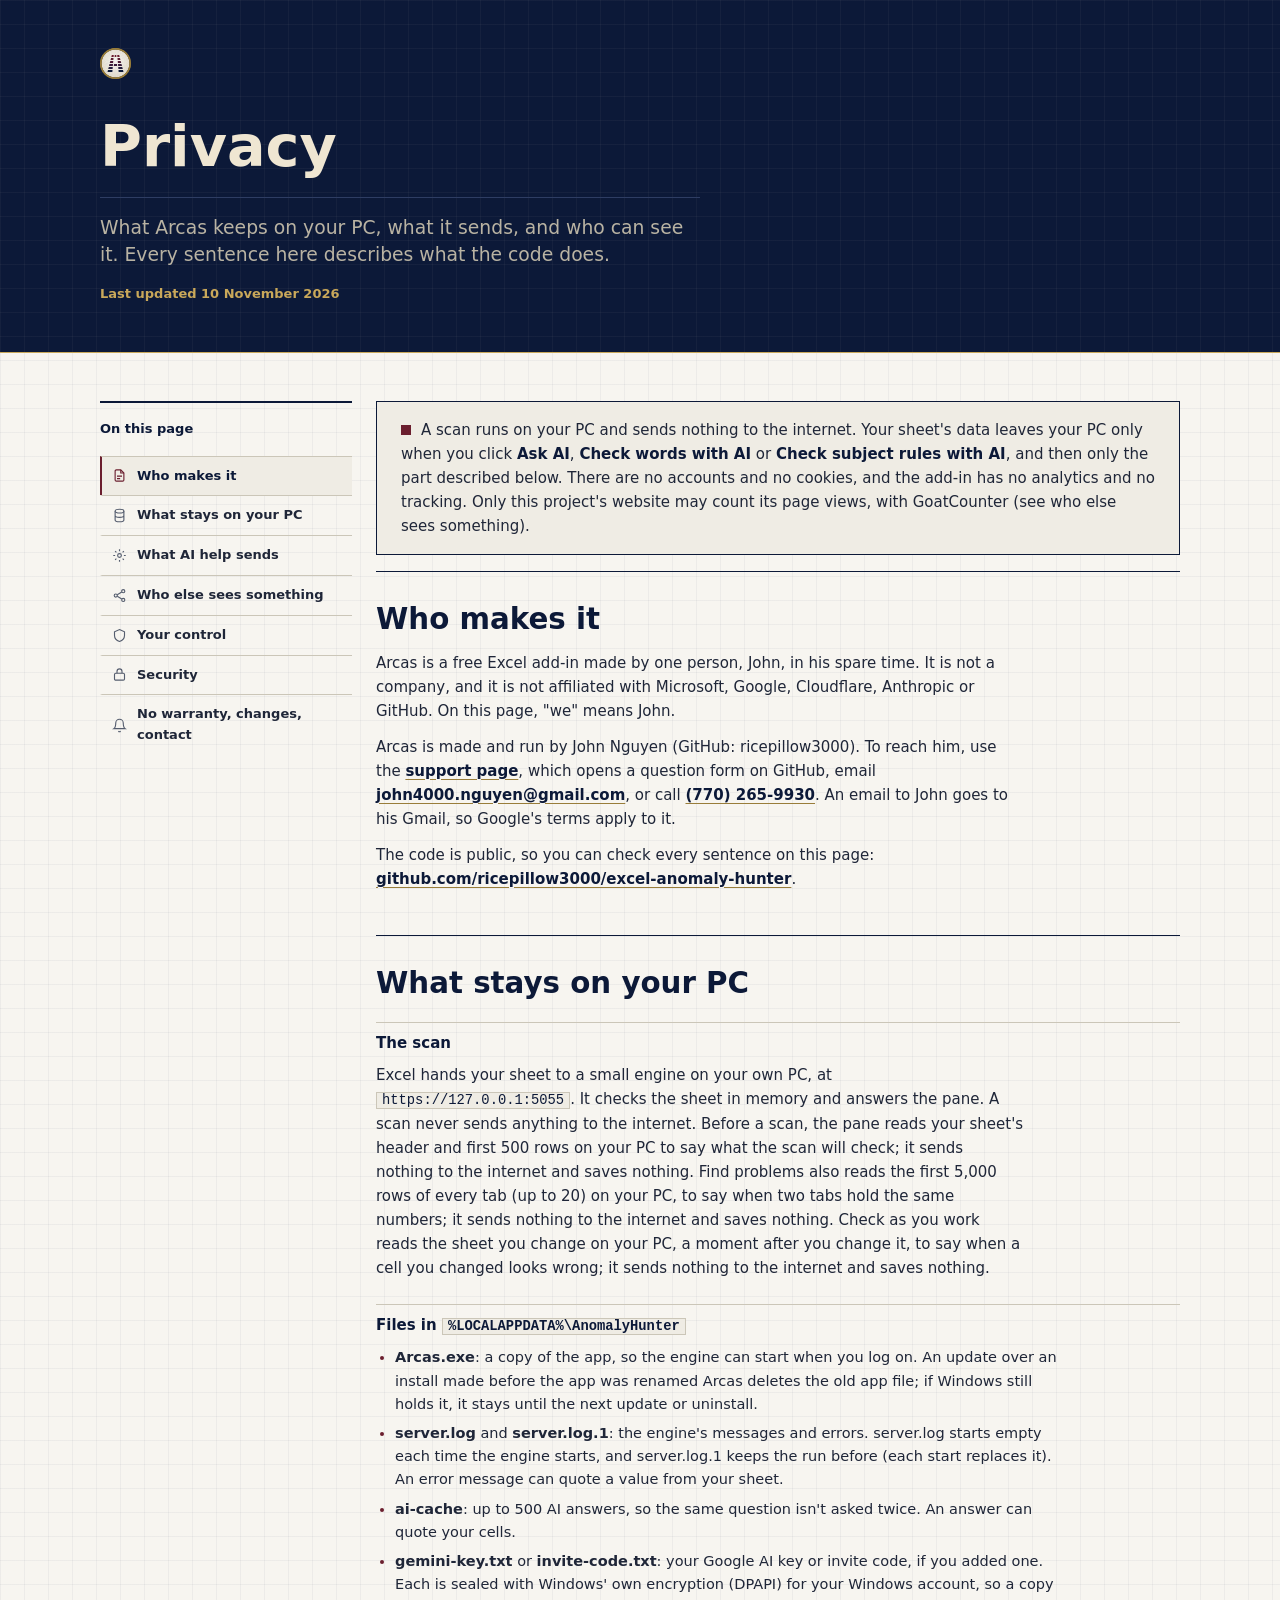
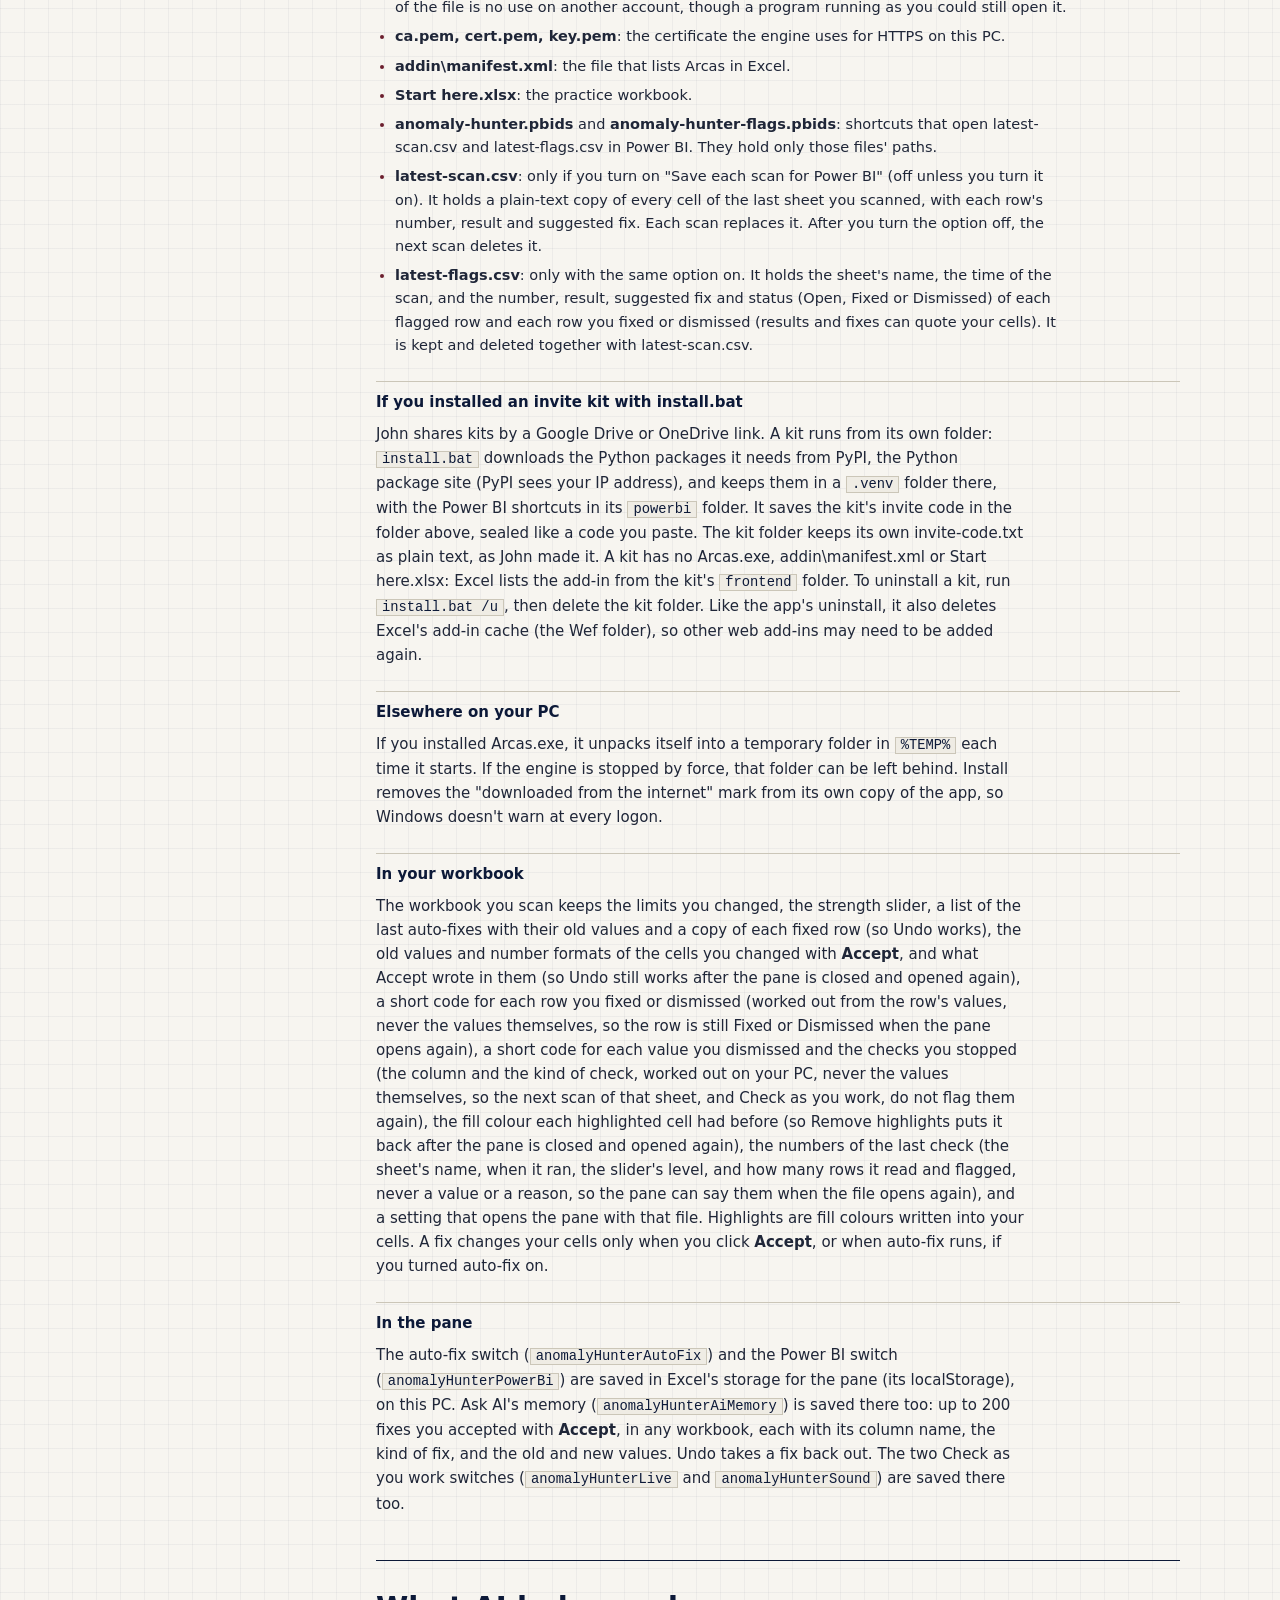
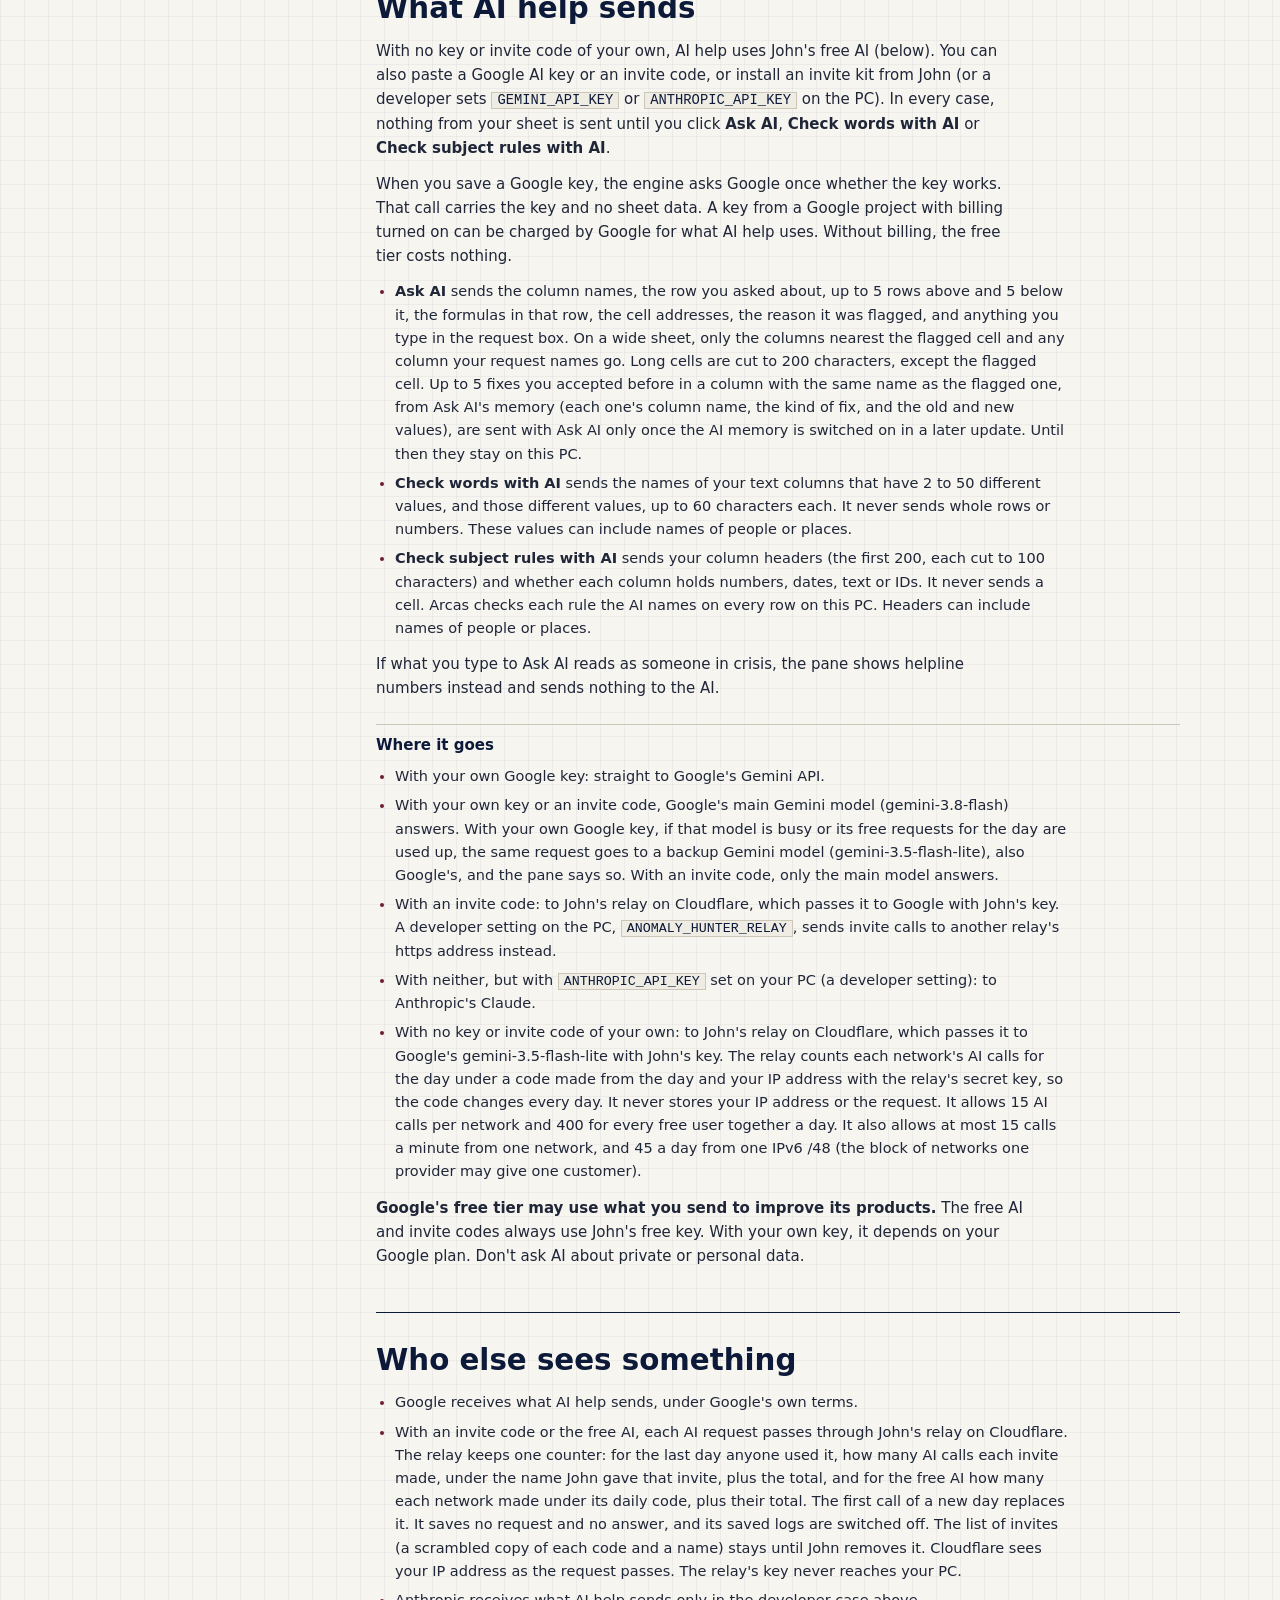
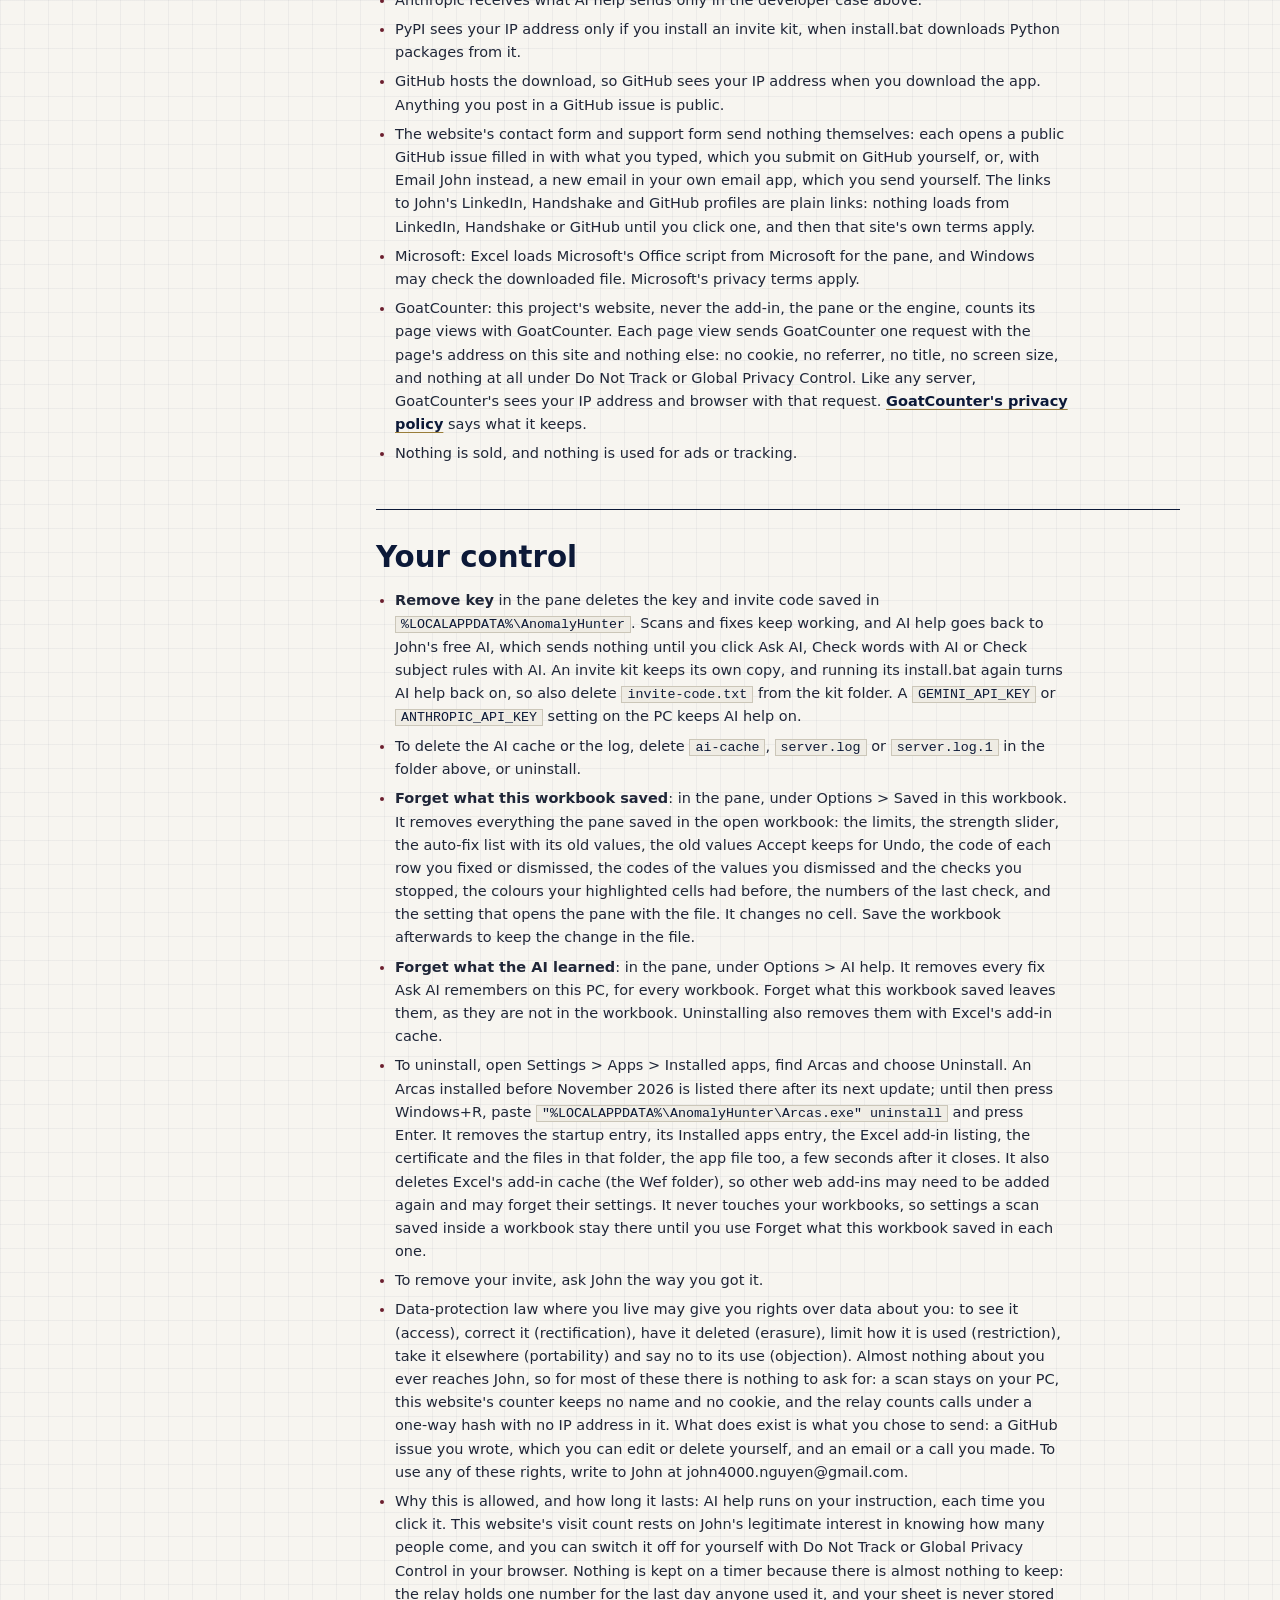
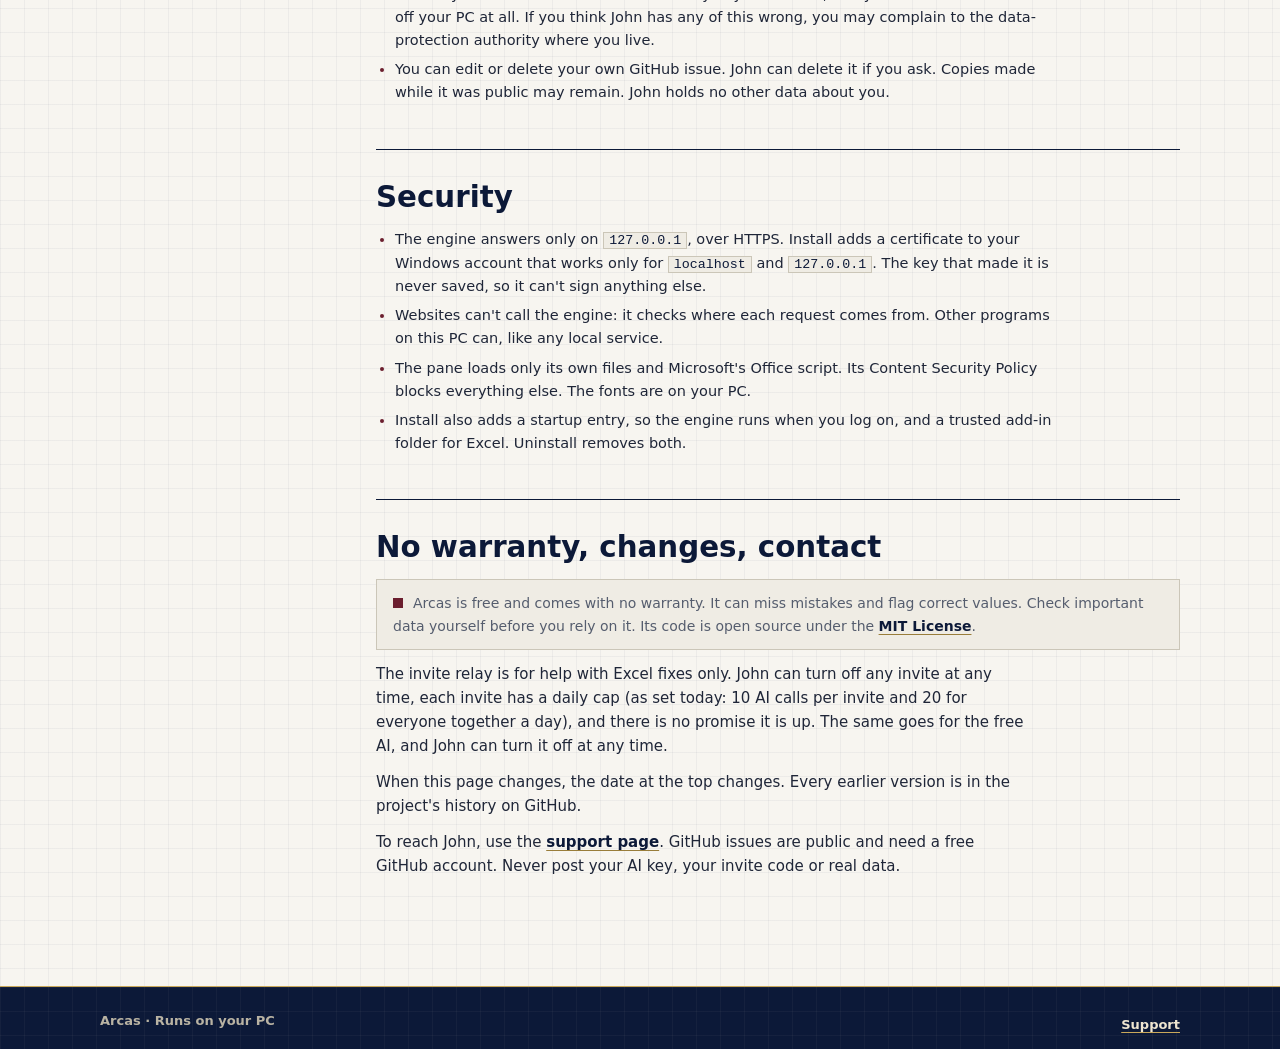
==== frontend/privacy.html @ a941308e "AH-205: a Dismiss teaches the sheet, and "Stop checking spelling in Region" (#144) * AH-204: a test " ====
<!DOCTYPE html>
<html lang="en">
<head>
<meta charset="UTF-8" />
<meta name="viewport" content="width=device-width, initial-scale=1" />
<title>Arcas, Privacy</title>
<link href="assets/crest4-16.png" rel="icon" sizes="16x16" />
<link href="assets/crest4-32.png" rel="icon" sizes="32x32" />
<link href="legal.css" rel="stylesheet" />
</head>
<body>
  <header class="hero">
    <span class="mark"><img src="assets/crest4-coin.svg" width="31" height="31" alt=""></span>
    <h1>Privacy</h1>
    <p class="lead">What Arcas keeps on your PC, what it sends, and who can see it. Every sentence here describes what the code does.</p>
    <p class="meta">Last updated 10 November 2026</p>
  </header>

  <div class="shell">
    <nav class="sidenav">
      <div class="lbl">On this page</div>
      <a href="#intro" class="on"><svg width="15" height="15" viewBox="0 0 24 24" aria-hidden="true" focusable="false"><path d="M14 3H7a2 2 0 0 0-2 2v14a2 2 0 0 0 2 2h10a2 2 0 0 0 2-2V8z"/><path d="M14 3v5h5M8 13h8M8 17h5"/></svg>Who makes it</a>
      <a href="#collect"><svg width="15" height="15" viewBox="0 0 24 24" aria-hidden="true" focusable="false"><ellipse cx="12" cy="5" rx="7" ry="3"/><path d="M5 5v14c0 1.7 3.1 3 7 3s7-1.3 7-3V5M5 12c0 1.7 3.1 3 7 3s7-1.3 7-3"/></svg>What stays on your PC</a>
      <a href="#use"><svg width="15" height="15" viewBox="0 0 24 24" aria-hidden="true" focusable="false"><circle cx="12" cy="12" r="3"/><path d="M12 2v3M12 19v3M2 12h3M19 12h3M5 5l2 2M17 17l2 2M19 5l-2 2M7 17l-2 2"/></svg>What AI help sends</a>
      <a href="#share"><svg width="15" height="15" viewBox="0 0 24 24" aria-hidden="true" focusable="false"><circle cx="18" cy="5" r="2.5"/><circle cx="6" cy="12" r="2.5"/><circle cx="18" cy="19" r="2.5"/><path d="M8.4 10.7l7.2-4.3M8.4 13.3l7.2 4.3"/></svg>Who else sees something</a>
      <a href="#rights"><svg width="15" height="15" viewBox="0 0 24 24" aria-hidden="true" focusable="false"><path d="M12 2.5 L20 6 V12 C20 17 16.5 20 12 21.5 C7.5 20 4 17 4 12 V6 Z"/></svg>Your control</a>
      <a href="#security"><svg width="15" height="15" viewBox="0 0 24 24" aria-hidden="true" focusable="false"><rect x="4" y="10" width="16" height="11" rx="2"/><path d="M8 10V7a4 4 0 0 1 8 0v3"/></svg>Security</a>
      <a href="#changes"><svg width="15" height="15" viewBox="0 0 24 24" aria-hidden="true" focusable="false"><path d="M18 8A6 6 0 0 0 6 8c0 7-3 9-3 9h18s-3-2-3-9"/><path d="M13.7 21a2 2 0 0 1-3.4 0"/></svg>No warranty, changes, contact</a>
    </nav>

    <main class="doc">
      <div class="tldr">A scan runs on your PC and sends nothing to the internet. Your sheet's data leaves your PC only when you click <strong>Ask AI</strong>, <strong>Check words with AI</strong> or <strong>Check subject rules with AI</strong>, and then only the part described below. There are no accounts and no cookies, and the add-in has no analytics and no tracking. Only this project's website may count its page views, with GoatCounter (see who else sees something).</div>

      <section id="intro">
        <h2>Who makes it</h2>
        <p>Arcas is a free Excel add-in made by one person, John, in his spare time. It is not a company, and it is not affiliated with Microsoft, Google, Cloudflare, Anthropic or GitHub. On this page, "we" means John.</p>
        <p>Arcas is made and run by John Nguyen (GitHub: ricepillow3000). To reach him, use the <a href="support.html">support page</a>, which opens a question form on GitHub, email <a href="mailto:john4000.nguyen@gmail.com">john4000.nguyen@gmail.com</a>, or call <a href="tel:+17702659930">(770) 265-9930</a>. An email to John goes to his Gmail, so Google's terms apply to it.</p>
        <p>The code is public, so you can check every sentence on this page: <a href="https://github.com/ricepillow3000/excel-anomaly-hunter" target="_blank" rel="noopener">github.com/ricepillow3000/excel-anomaly-hunter</a>.</p>
      </section>

      <section id="collect">
        <h2>What stays on your PC</h2>
        <h3>The scan</h3>
        <p>Excel hands your sheet to a small engine on your own PC, at <code>https://127.0.0.1:5055</code>. It checks the sheet in memory and answers the pane. A scan never sends anything to the internet. Before a scan, the pane reads your sheet's header and first 500 rows on your PC to say what the scan will check; it sends nothing to the internet and saves nothing. Find problems also reads the first 5,000 rows of every tab (up to 20) on your PC, to say when two tabs hold the same numbers; it sends nothing to the internet and saves nothing. Check as you work reads the sheet you change on your PC, a moment after you change it, to say when a cell you changed looks wrong; it sends nothing to the internet and saves nothing.</p>
        <h3>Files in <code>%LOCALAPPDATA%\AnomalyHunter</code></h3>
        <ul>
          <li><strong>Arcas.exe</strong>: a copy of the app, so the engine can start when you log on. An update over an install made before the app was renamed Arcas deletes the old app file; if Windows still holds it, it stays until the next update or uninstall.</li>
          <li><strong>server.log</strong> and <strong>server.log.1</strong>: the engine's messages and errors. server.log starts empty each time the engine starts, and server.log.1 keeps the run before (each start replaces it). An error message can quote a value from your sheet.</li>
          <li><strong>ai-cache</strong>: up to 500 AI answers, so the same question isn't asked twice. An answer can quote your cells.</li>
          <li><strong>gemini-key.txt</strong> or <strong>invite-code.txt</strong>: your Google AI key or invite code, if you added one. Each is sealed with Windows' own encryption (DPAPI) for your Windows account, so a copy of the file is no use on another account, though a program running as you could still open it.</li>
          <li><strong>ca.pem, cert.pem, key.pem</strong>: the certificate the engine uses for HTTPS on this PC.</li>
          <li><strong>addin\manifest.xml</strong>: the file that lists Arcas in Excel.</li>
          <li><strong>Start here.xlsx</strong>: the practice workbook.</li>
          <li><strong>anomaly-hunter.pbids</strong> and <strong>anomaly-hunter-flags.pbids</strong>: shortcuts that open latest-scan.csv and latest-flags.csv in Power BI. They hold only those files' paths.</li>
          <li><strong>latest-scan.csv</strong>: only if you turn on "Save each scan for Power BI" (off unless you turn it on). It holds a plain-text copy of every cell of the last sheet you scanned, with each row's number, result and suggested fix. Each scan replaces it. After you turn the option off, the next scan deletes it.</li>
          <li><strong>latest-flags.csv</strong>: only with the same option on. It holds the sheet's name, the time of the scan, and the number, result, suggested fix and status (Open, Fixed or Dismissed) of each flagged row and each row you fixed or dismissed (results and fixes can quote your cells). It is kept and deleted together with latest-scan.csv.</li>
        </ul>
        <h3>If you installed an invite kit with install.bat</h3>
        <p>John shares kits by a Google Drive or OneDrive link. A kit runs from its own folder: <code>install.bat</code> downloads the Python packages it needs from PyPI, the Python package site (PyPI sees your IP address), and keeps them in a <code>.venv</code> folder there, with the Power BI shortcuts in its <code>powerbi</code> folder. It saves the kit's invite code in the folder above, sealed like a code you paste. The kit folder keeps its own invite-code.txt as plain text, as John made it. A kit has no Arcas.exe, addin\manifest.xml or Start here.xlsx: Excel lists the add-in from the kit's <code>frontend</code> folder. To uninstall a kit, run <code>install.bat /u</code>, then delete the kit folder. Like the app's uninstall, it also deletes Excel's add-in cache (the Wef folder), so other web add-ins may need to be added again.</p>
        <h3>Elsewhere on your PC</h3>
        <p>If you installed Arcas.exe, it unpacks itself into a temporary folder in <code>%TEMP%</code> each time it starts. If the engine is stopped by force, that folder can be left behind. Install removes the "downloaded from the internet" mark from its own copy of the app, so Windows doesn't warn at every logon.</p>
        <h3>In your workbook</h3>
        <p>The workbook you scan keeps the limits you changed, the strength slider, a list of the last auto-fixes with their old values and a copy of each fixed row (so Undo works), the old values and number formats of the cells you changed with <strong>Accept</strong>, and what Accept wrote in them (so Undo still works after the pane is closed and opened again), a short code for each row you fixed or dismissed (worked out from the row's values, never the values themselves, so the row is still Fixed or Dismissed when the pane opens again), a short code for each value you dismissed and the checks you stopped (the column and the kind of check, worked out on your PC, never the values themselves, so the next scan of that sheet, and Check as you work, do not flag them again), the fill colour each highlighted cell had before (so Remove highlights puts it back after the pane is closed and opened again), the numbers of the last check (the sheet's name, when it ran, the slider's level, and how many rows it read and flagged, never a value or a reason, so the pane can say them when the file opens again), and a setting that opens the pane with that file. Highlights are fill colours written into your cells. A fix changes your cells only when you click <strong>Accept</strong>, or when auto-fix runs, if you turned auto-fix on.</p>
        <h3>In the pane</h3>
        <p>The auto-fix switch (<code>anomalyHunterAutoFix</code>) and the Power BI switch (<code>anomalyHunterPowerBi</code>) are saved in Excel's storage for the pane (its localStorage), on this PC. Ask AI's memory (<code>anomalyHunterAiMemory</code>) is saved there too: up to 200 fixes you accepted with <strong>Accept</strong>, in any workbook, each with its column name, the kind of fix, and the old and new values. Undo takes a fix back out. The two Check as you work switches (<code>anomalyHunterLive</code> and <code>anomalyHunterSound</code>) are saved there too.</p>
      </section>

      <section id="use">
        <h2>What AI help sends</h2>
        <p>With no key or invite code of your own, AI help uses John's free AI (below). You can also paste a Google AI key or an invite code, or install an invite kit from John (or a developer sets <code>GEMINI_API_KEY</code> or <code>ANTHROPIC_API_KEY</code> on the PC). In every case, nothing from your sheet is sent until you click <strong>Ask AI</strong>, <strong>Check words with AI</strong> or <strong>Check subject rules with AI</strong>.</p>
        <p>When you save a Google key, the engine asks Google once whether the key works. That call carries the key and no sheet data. A key from a Google project with billing turned on can be charged by Google for what AI help uses. Without billing, the free tier costs nothing.</p>
        <ul>
          <li><strong>Ask AI</strong> sends the column names, the row you asked about, up to 5 rows above and 5 below it, the formulas in that row, the cell addresses, the reason it was flagged, and anything you type in the request box. On a wide sheet, only the columns nearest the flagged cell and any column your request names go. Long cells are cut to 200 characters, except the flagged cell. Up to 5 fixes you accepted before in a column with the same name as the flagged one, from Ask AI's memory (each one's column name, the kind of fix, and the old and new values), are sent with Ask AI only once the AI memory is switched on in a later update. Until then they stay on this PC.</li>
          <li><strong>Check words with AI</strong> sends the names of your text columns that have 2 to 50 different values, and those different values, up to 60 characters each. It never sends whole rows or numbers. These values can include names of people or places.</li>
          <li><strong>Check subject rules with AI</strong> sends your column headers (the first 200, each cut to 100 characters) and whether each column holds numbers, dates, text or IDs. It never sends a cell. Arcas checks each rule the AI names on every row on this PC. Headers can include names of people or places.</li>
        </ul>
        <p>If what you type to Ask AI reads as someone in crisis, the pane shows helpline numbers instead and sends nothing to the AI.</p>
        <h3>Where it goes</h3>
        <ul>
          <li>With your own Google key: straight to Google's Gemini API.</li>
          <li>With your own key or an invite code, Google's main Gemini model (gemini-3.8-flash) answers. With your own Google key, if that model is busy or its free requests for the day are used up, the same request goes to a backup Gemini model (gemini-3.5-flash-lite), also Google's, and the pane says so. With an invite code, only the main model answers.</li>
          <li>With an invite code: to John's relay on Cloudflare, which passes it to Google with John's key. A developer setting on the PC, <code>ANOMALY_HUNTER_RELAY</code>, sends invite calls to another relay's https address instead.</li>
          <li>With neither, but with <code>ANTHROPIC_API_KEY</code> set on your PC (a developer setting): to Anthropic's Claude.</li>
          <li>With no key or invite code of your own: to John's relay on Cloudflare, which passes it to Google's gemini-3.5-flash-lite with John's key. The relay counts each network's AI calls for the day under a code made from the day and your IP address with the relay's secret key, so the code changes every day. It never stores your IP address or the request. It allows 15 AI calls per network and 400 for every free user together a day. It also allows at most 15 calls a minute from one network, and 45 a day from one IPv6 /48 (the block of networks one provider may give one customer).</li>
        </ul>
        <p><strong>Google's free tier may use what you send to improve its products.</strong> The free AI and invite codes always use John's free key. With your own key, it depends on your Google plan. Don't ask AI about private or personal data.</p>
      </section>

      <section id="share">
        <h2>Who else sees something</h2>
        <ul>
          <li>Google receives what AI help sends, under Google's own terms.</li>
          <li>With an invite code or the free AI, each AI request passes through John's relay on Cloudflare. The relay keeps one counter: for the last day anyone used it, how many AI calls each invite made, under the name John gave that invite, plus the total, and for the free AI how many each network made under its daily code, plus their total. The first call of a new day replaces it. It saves no request and no answer, and its saved logs are switched off. The list of invites (a scrambled copy of each code and a name) stays until John removes it. Cloudflare sees your IP address as the request passes. The relay's key never reaches your PC.</li>
          <li>Anthropic receives what AI help sends only in the developer case above.</li>
          <li>PyPI sees your IP address only if you install an invite kit, when install.bat downloads Python packages from it.</li>
          <li>GitHub hosts the download, so GitHub sees your IP address when you download the app. Anything you post in a GitHub issue is public.</li>
          <li>The website's contact form and support form send nothing themselves: each opens a public GitHub issue filled in with what you typed, which you submit on GitHub yourself, or, with Email John instead, a new email in your own email app, which you send yourself. The links to John's LinkedIn, Handshake and GitHub profiles are plain links: nothing loads from LinkedIn, Handshake or GitHub until you click one, and then that site's own terms apply.</li>
          <li>Microsoft: Excel loads Microsoft's Office script from Microsoft for the pane, and Windows may check the downloaded file. Microsoft's privacy terms apply.</li>
          <li>GoatCounter: this project's website, never the add-in, the pane or the engine, counts its page views with GoatCounter. Each page view sends GoatCounter one request with the page's address on this site and nothing else: no cookie, no referrer, no title, no screen size, and nothing at all under Do Not Track or Global Privacy Control. Like any server, GoatCounter's sees your IP address and browser with that request. <a href="https://www.goatcounter.com/help/privacy" target="_blank" rel="noopener">GoatCounter's privacy policy</a> says what it keeps.</li>
          <li>Nothing is sold, and nothing is used for ads or tracking.</li>
        </ul>
      </section>

      <section id="rights">
        <h2>Your control</h2>
        <ul>
          <li><strong>Remove key</strong> in the pane deletes the key and invite code saved in <code>%LOCALAPPDATA%\AnomalyHunter</code>. Scans and fixes keep working, and AI help goes back to John's free AI, which sends nothing until you click Ask AI, Check words with AI or Check subject rules with AI. An invite kit keeps its own copy, and running its install.bat again turns AI help back on, so also delete <code>invite-code.txt</code> from the kit folder. A <code>GEMINI_API_KEY</code> or <code>ANTHROPIC_API_KEY</code> setting on the PC keeps AI help on.</li>
          <li>To delete the AI cache or the log, delete <code>ai-cache</code>, <code>server.log</code> or <code>server.log.1</code> in the folder above, or uninstall.</li>
          <li><strong>Forget what this workbook saved</strong>: in the pane, under Options &gt; Saved in this workbook. It removes everything the pane saved in the open workbook: the limits, the strength slider, the auto-fix list with its old values, the old values Accept keeps for Undo, the code of each row you fixed or dismissed, the codes of the values you dismissed and the checks you stopped, the colours your highlighted cells had before, the numbers of the last check, and the setting that opens the pane with the file. It changes no cell. Save the workbook afterwards to keep the change in the file.</li>
          <li><strong>Forget what the AI learned</strong>: in the pane, under Options &gt; AI help. It removes every fix Ask AI remembers on this PC, for every workbook. Forget what this workbook saved leaves them, as they are not in the workbook. Uninstalling also removes them with Excel's add-in cache.</li>
          <li>To uninstall, open Settings > Apps > Installed apps, find Arcas and choose Uninstall. An Arcas installed before November 2026 is listed there after its next update; until then press Windows+R, paste <code>"%LOCALAPPDATA%\AnomalyHunter\Arcas.exe" uninstall</code> and press Enter. It removes the startup entry, its Installed apps entry, the Excel add-in listing, the certificate and the files in that folder, the app file too, a few seconds after it closes. It also deletes Excel's add-in cache (the Wef folder), so other web add-ins may need to be added again and may forget their settings. It never touches your workbooks, so settings a scan saved inside a workbook stay there until you use Forget what this workbook saved in each one.</li>
          <li>To remove your invite, ask John the way you got it.</li>
          <li>Data-protection law where you live may give you rights over data about you: to see it (access), correct it (rectification), have it deleted (erasure), limit how it is used (restriction), take it elsewhere (portability) and say no to its use (objection). Almost nothing about you ever reaches John, so for most of these there is nothing to ask for: a scan stays on your PC, this website's counter keeps no name and no cookie, and the relay counts calls under a one-way hash with no IP address in it. What does exist is what you chose to send: a GitHub issue you wrote, which you can edit or delete yourself, and an email or a call you made. To use any of these rights, write to John at john4000.nguyen@gmail.com.</li>
          <li>Why this is allowed, and how long it lasts: AI help runs on your instruction, each time you click it. This website's visit count rests on John's legitimate interest in knowing how many people come, and you can switch it off for yourself with Do Not Track or Global Privacy Control in your browser. Nothing is kept on a timer because there is almost nothing to keep: the relay holds one number for the last day anyone used it, and your sheet is never stored off your PC at all. If you think John has any of this wrong, you may complain to the data-protection authority where you live.</li>
          <li>You can edit or delete your own GitHub issue. John can delete it if you ask. Copies made while it was public may remain. John holds no other data about you.</li>
        </ul>
      </section>

      <section id="security">
        <h2>Security</h2>
        <ul>
          <li>The engine answers only on <code>127.0.0.1</code>, over HTTPS. Install adds a certificate to your Windows account that works only for <code>localhost</code> and <code>127.0.0.1</code>. The key that made it is never saved, so it can't sign anything else.</li>
          <li>Websites can't call the engine: it checks where each request comes from. Other programs on this PC can, like any local service.</li>
          <li>The pane loads only its own files and Microsoft's Office script. Its Content Security Policy blocks everything else. The fonts are on your PC.</li>
          <li>Install also adds a startup entry, so the engine runs when you log on, and a trusted add-in folder for Excel. Uninstall removes both.</li>
        </ul>
      </section>

      <section id="changes">
        <h2>No warranty, changes, contact</h2>
        <div class="callout">Arcas is free and comes with no warranty. It can miss mistakes and flag correct values. Check important data yourself before you rely on it. Its code is open source under the <a href="https://github.com/ricepillow3000/excel-anomaly-hunter/blob/main/LICENSE" target="_blank" rel="noopener">MIT License</a>.</div>
        <p>The invite relay is for help with Excel fixes only. John can turn off any invite at any time, each invite has a daily cap (as set today: 10 AI calls per invite and 20 for everyone together a day), and there is no promise it is up. The same goes for the free AI, and John can turn it off at any time.</p>
        <p>When this page changes, the date at the top changes. Every earlier version is in the project's history on GitHub.</p>
        <p>To reach John, use the <a href="support.html">support page</a>. GitHub issues are public and need a free GitHub account. Never post your AI key, your invite code or real data.</p>
      </section>
    </main>
  </div>

  <footer class="pg">
    <span>Arcas · Runs on your PC</span>
    <span><a href="support.html">Support</a></span>
  </footer>
</body>
</html>
---- frontend/legal.css ----
/* The pane's Privacy and Support pages, in the website's Swiss design (AH-80, after AH-71): one sans, a navy band on
   top with the Spear and Banner and a bold flush-left title, paper with a faint grain and a fine grid, hairline rules between
   blocks, square corners, wine for the key numbers and the main button. Palette and type are the pane's
   (styles/global.css). EXTERNAL on purpose: the engine CSP is default-src 'self', which blocks inline <style>,
   style="" attributes and data: URIs - so all styling lives here, and the grain is a same-origin file. */
@font-face{font-family:'Plus Jakarta Sans';font-style:normal;font-weight:400 800;font-display:swap;src:url('assets/plus-jakarta-sans.woff2') format('woff2')}

:root{
  color-scheme:light;
  --paper:#F7F5F0; --paper-2:#EFECE4; --field:#FFFEFA; --rule:#CBC6B8;
  --navy:#0C1938; --ink:#1F2638; --muted:#555D6E;
  --on-navy:#EFE6D2; --on-navy-2:#B9B3A3; --rule-navy:#2E3D63;
  --wine:#6B1E2E; --on-wine:#FFFFFF; --gold:#997D3A; --gold-hi:#C9A85A;
  --sans:"Plus Jakarta Sans",ui-sans-serif,system-ui,"Segoe UI",sans-serif;
  /* a 1.25 type scale from a 15px body; nothing under 12px (AH-116: the table heads were 11) */
  --fs--1:13px; --fs-0:15px; --fs-1:18.75px; --fs-2:23.4px; --fs-3:29.3px; --fs-4:36.6px; --fs-5:45.8px; --fs-6:57.2px;
  --track:.12em;
  --s1:8px; --s2:16px; --s3:24px; --s4:32px; --s5:48px; --s6:64px;
  /* the grid: 12 columns, fixed gutters, a 1080 px measure */
  --gutter:24px; --margin:24px; --wrap:1080px;
  --inline:max(var(--margin),calc((100% - var(--wrap)) / 2));
  --ease:cubic-bezier(.16,1,.3,1);
  --grid-line:rgb(12 25 56 / .045); --grid-line-navy:rgb(239 230 210 / .04);
  --tex:url("assets/grain.svg") 0 0 / 320px 320px,
        linear-gradient(90deg,var(--grid-line) 1px,transparent 1px) 0 0 / 24px 24px,
        linear-gradient(var(--grid-line) 1px,transparent 1px) 0 0 / 24px 24px;
  --tex-navy:url("assets/grain-light.svg") 0 0 / 320px 320px,
        linear-gradient(90deg,var(--grid-line-navy) 1px,transparent 1px) 0 0 / 24px 24px,
        linear-gradient(var(--grid-line-navy) 1px,transparent 1px) 0 0 / 24px 24px;
}
body:has(.stack){--wrap:780px;--inline:max(var(--margin),calc((100% - var(--wrap)) / 2))} /* support's blocks are narrower: its band and footer start where they do */
*{box-sizing:border-box;margin:0;padding:0}
/* no overflow-x clip on html and body: it cut the uninstall code and long links off at the edge at page zoom (a 160 px
   wide pane at 200%) and at 200% text, where they should wrap (AH-112) */
html{scroll-behavior:smooth;scroll-padding-top:20px}
body{font-family:var(--sans);background:var(--tex),var(--paper);color:var(--ink);line-height:1.6;-webkit-font-smoothing:antialiased;font-variant-numeric:tabular-nums}
a{color:var(--navy);font-weight:600;text-decoration-color:var(--gold);text-decoration-thickness:1px;text-underline-offset:3px;overflow-wrap:anywhere}
a:hover{text-decoration-thickness:2px}
a:active{text-decoration-thickness:3px}
:focus-visible{outline:2px solid var(--navy);outline-offset:2px}
h1,h2,h3{font-style:normal;overflow-wrap:anywhere;min-width:0;color:var(--navy)}
code{overflow-wrap:anywhere;background:var(--paper-2);border:1px solid var(--rule);padding:0 5px;border-radius:0;font-size:.92em;color:var(--navy)}
strong,b{font-weight:700}

/* ---------- head (shared): a navy band, the mark straight on it, a bold flush-left title ---------- */
.hero{position:relative;text-align:left;color:var(--on-navy);padding:var(--s5) var(--inline) var(--s5);background:var(--tex-navy),var(--navy);border-bottom:1px solid var(--gold-hi)}
.hero .mark{display:inline-block;line-height:0;margin-bottom:var(--s4)} /* no box round the mark on navy: its paper coin in a gold ring carries its true colours (John, 2026-11-19, AH-203) */
.hero .mark img{display:block}
.hero h1{max-width:14em;font:800 clamp(var(--fs-4),6vw,var(--fs-6))/.95 var(--sans);color:var(--on-navy);text-wrap:balance}
.hero .lead{max-width:600px;margin:var(--s3) 0 0;padding-top:var(--s2);border-top:1px solid var(--rule-navy);font-size:var(--fs-1);line-height:1.45;color:var(--on-navy-2)}
.hero .meta{margin-top:var(--s2);font:600 var(--fs--1)/1.5 var(--sans);color:var(--gold-hi)}

/* ---------- shared containers ---------- */
footer.pg{margin-top:var(--s6);padding:var(--s3) var(--inline);background:var(--tex-navy),var(--navy);border-top:1px solid var(--gold-hi);color:var(--on-navy-2);
  font:600 var(--fs--1)/1.6 var(--sans);display:flex;justify-content:space-between;flex-wrap:wrap;gap:10px}
/* a footer link alone on its line is a target of its own: 24 px tall at least (WCAG 2.5.8, AH-115) */
footer.pg a{display:inline-block;padding:4px 0;color:var(--on-navy);text-decoration-color:var(--gold-hi)}

/* ---------- privacy: the quick-nav over 3 of 12 columns, the document over the other 9 ---------- */
.shell{max-width:calc(var(--wrap) + 2 * var(--margin));margin:var(--s5) auto 0;padding:0 var(--margin);position:relative;z-index:2;
  display:grid;grid-template-columns:repeat(12,minmax(0,1fr));column-gap:var(--gutter);align-items:start}
.sidenav{grid-column:1 / span 3;position:sticky;top:20px;border-top:2px solid var(--navy);padding:var(--s1) 0}
.sidenav .lbl{font-size:var(--fs--1);color:var(--navy);font-weight:700;padding:var(--s1) 0 var(--s2)}
.sidenav a{display:flex;align-items:center;gap:10px;padding:9px 12px 9px 10px;border-left:2px solid transparent;border-top:1px solid var(--rule);border-radius:0;font-size:var(--fs--1);font-weight:600;color:var(--ink);text-decoration:none;transition:border-color .3s var(--ease),background-color .3s var(--ease)}
.sidenav a svg{width:15px;height:15px;flex:none;stroke:var(--muted);stroke-width:1.8;fill:none}
.sidenav a:hover{background:var(--paper-2);border-left-color:var(--wine)}
.sidenav a:active{background:var(--rule)}
.sidenav a.on,
body:has(#intro:target) a[href="#intro"], body:has(#collect:target) a[href="#collect"],
body:has(#use:target) a[href="#use"], body:has(#share:target) a[href="#share"],
body:has(#rights:target) a[href="#rights"], body:has(#security:target) a[href="#security"],
body:has(#changes:target) a[href="#changes"]{background:var(--paper-2);border-left-color:var(--wine);color:var(--navy)}
.sidenav a.on svg,
body:has(#intro:target) a[href="#intro"] svg, body:has(#collect:target) a[href="#collect"] svg,
body:has(#use:target) a[href="#use"] svg, body:has(#share:target) a[href="#share"] svg,
body:has(#rights:target) a[href="#rights"] svg, body:has(#security:target) a[href="#security"] svg,
body:has(#changes:target) a[href="#changes"] svg{stroke:var(--wine)}
body:has(:target) a.on{background:none;border-left-color:transparent;color:var(--ink)} body:has(:target) a.on svg{stroke:var(--muted)}

.doc{grid-column:4 / -1;min-width:0}
/* callouts: a hairline box and the flagged cell's square before the first word, never a stripe down the side (AH-98) */
.tldr{margin:0 0 var(--s2);padding:var(--s2) var(--s3);border-radius:0;background:var(--paper-2);border:1px solid var(--navy);font-size:var(--fs-0)}
.tldr::before,.callout::before{content:"";display:inline-block;width:10px;height:10px;margin-right:10px;background:var(--wine)}
.tldr strong{color:var(--navy);font-weight:800}
.doc section{padding:var(--s4) 0;border-top:1px solid var(--navy)}
.doc h2{font:800 var(--fs-3)/1.05 var(--sans);color:var(--navy);margin-bottom:var(--s2)}
.doc h3{font-size:var(--fs-0);font-weight:700;color:var(--navy);margin:var(--s3) 0 var(--s1);padding-top:var(--s1);border-top:1px solid var(--rule)}
.doc p{font-size:var(--fs-0);margin:0 0 12px;max-width:68ch}
.doc ul{margin:0 0 12px;padding-left:19px;max-width:68ch} .doc li{font-size:14.5px;margin-bottom:6px;overflow-wrap:anywhere}
.doc li::marker{color:var(--wine)}
.callout{font-size:14px;color:var(--muted);background:var(--paper-2);border:1px solid var(--rule);border-radius:0;padding:12px 16px;margin:12px 0}
.callout strong{color:var(--navy)}

/* ---------- support: blocks under navy hairlines ---------- */
.stack{max-width:calc(var(--wrap) + 2 * var(--margin));margin:var(--s5) auto 0;padding:0 var(--margin);position:relative;z-index:2}
.card{border-top:1px solid var(--navy);border-radius:0;padding:var(--s3) 0 var(--s4);margin-bottom:var(--s3)}
.card h2{font:800 var(--fs-3)/1.05 var(--sans);color:var(--navy);margin-bottom:var(--s2)}
.card p{font-size:var(--fs-0);margin:0 0 12px}

details{border-top:1px solid var(--rule)}
details summary{list-style:none;cursor:pointer;display:flex;align-items:center;justify-content:space-between;gap:12px;padding:15px 0;font-size:var(--fs-0);font-weight:700;color:var(--navy)}
details summary::-webkit-details-marker{display:none}
details summary:hover{color:var(--wine)}
details summary:active{color:var(--wine);background:var(--paper-2)} /* pressed (AH-120) */
details summary .pm{position:relative;width:14px;height:14px;flex:none}
details summary .pm::before,details summary .pm::after{content:"";position:absolute;left:50%;top:50%;background:var(--navy)}
details summary .pm::before{width:12px;height:2px;transform:translate(-50%,-50%)}
details summary .pm::after{width:2px;height:12px;transform:translate(-50%,-50%);transition:transform .3s var(--ease)}
details[open] summary .pm::after{transform:translate(-50%,-50%) scaleY(0)}
details .a{padding:0 0 var(--s2);font-size:14.5px;color:var(--muted);line-height:1.6;max-width:68ch}

.opt{display:flex;gap:var(--s3);padding:var(--s3) 0;border-top:1px solid var(--rule)} .opt>div{min-width:0}
.opt .n{flex:none;width:40px;font:800 var(--fs-3)/1 var(--sans);color:var(--wine)}
.opt b,.opt strong{display:block;font-size:var(--fs-1);font-weight:800;color:var(--navy)} .opt p{margin:4px 0 var(--s2);font-size:14px;color:var(--muted)}
/* buttons: rectangles. The main one in the flagged cell's wine, the other a navy frame; sentence case, capitals only on a table's column heads (AH-98) */
.btn{display:inline-flex;flex-wrap:wrap;max-width:100%;align-items:center;gap:10px;min-height:48px;padding:0 var(--s3);border-radius:0;font-weight:700;font-size:var(--fs--1);text-decoration:none;border:2px solid transparent;
  transition:background-color .3s var(--ease),color .3s var(--ease),border-color .3s var(--ease)}
.btn svg{width:16px;height:16px;stroke:currentColor;stroke-width:2;fill:none}
.btn-red{background:var(--wine);color:var(--on-wine)} .btn-red:hover{background:var(--navy)}
/* pressed (AH-120): the hover's fill with a ring inset in it, at once */
.btn-red:active,.btn-line:active{background:var(--navy);color:var(--paper);box-shadow:inset 0 0 0 2px var(--gold-hi);transition:none}
.btn-red:focus-visible{outline:2px solid var(--navy);outline-offset:3px}
.btn-line{background:transparent;color:var(--navy);border-color:var(--navy)} .btn-line:hover{background:var(--navy);color:var(--paper)}

table{width:100%;border-collapse:collapse;margin-top:8px;font-size:14px}
th,td{text-align:left;padding:10px 12px;border-bottom:1px solid var(--rule);overflow-wrap:anywhere}
th{font-size:12px;text-transform:uppercase;letter-spacing:var(--track);color:var(--navy);font-weight:700;border-bottom-color:var(--navy)}
td strong{color:var(--navy)}

/* ---------- responsive: one column on a narrow screen ---------- */
@media (max-width:820px){
  .shell{margin-top:var(--s3);display:block} /* 11 gutters of 24 px are wider than a 160 px pane on their own (AH-112) */
  .sidenav,.doc{grid-column:1 / -1}
  .sidenav{position:static;margin-bottom:var(--s3)}
  .hero{padding:var(--s4) var(--inline) var(--s4)}
}
@media (max-width:560px){
  :root{--margin:16px}
  table{display:block;overflow-x:auto}
}
/* a 320 px pane at 200% zoom: the number goes over its option instead of beside it (AH-112) */
@media (max-width:360px){ .opt{flex-direction:column;gap:var(--s1)} }
/* Windows High Contrast (AH-113): a button's fill is repainted in the page's colour, so its frame must show */
@media (forced-colors:active){ .btn{border-color:ButtonText} .tldr::before,.callout::before{forced-color-adjust:none;background:CanvasText} }
@media (prefers-reduced-motion:reduce){*{transition:none!important;animation:none!important;scroll-behavior:auto}}
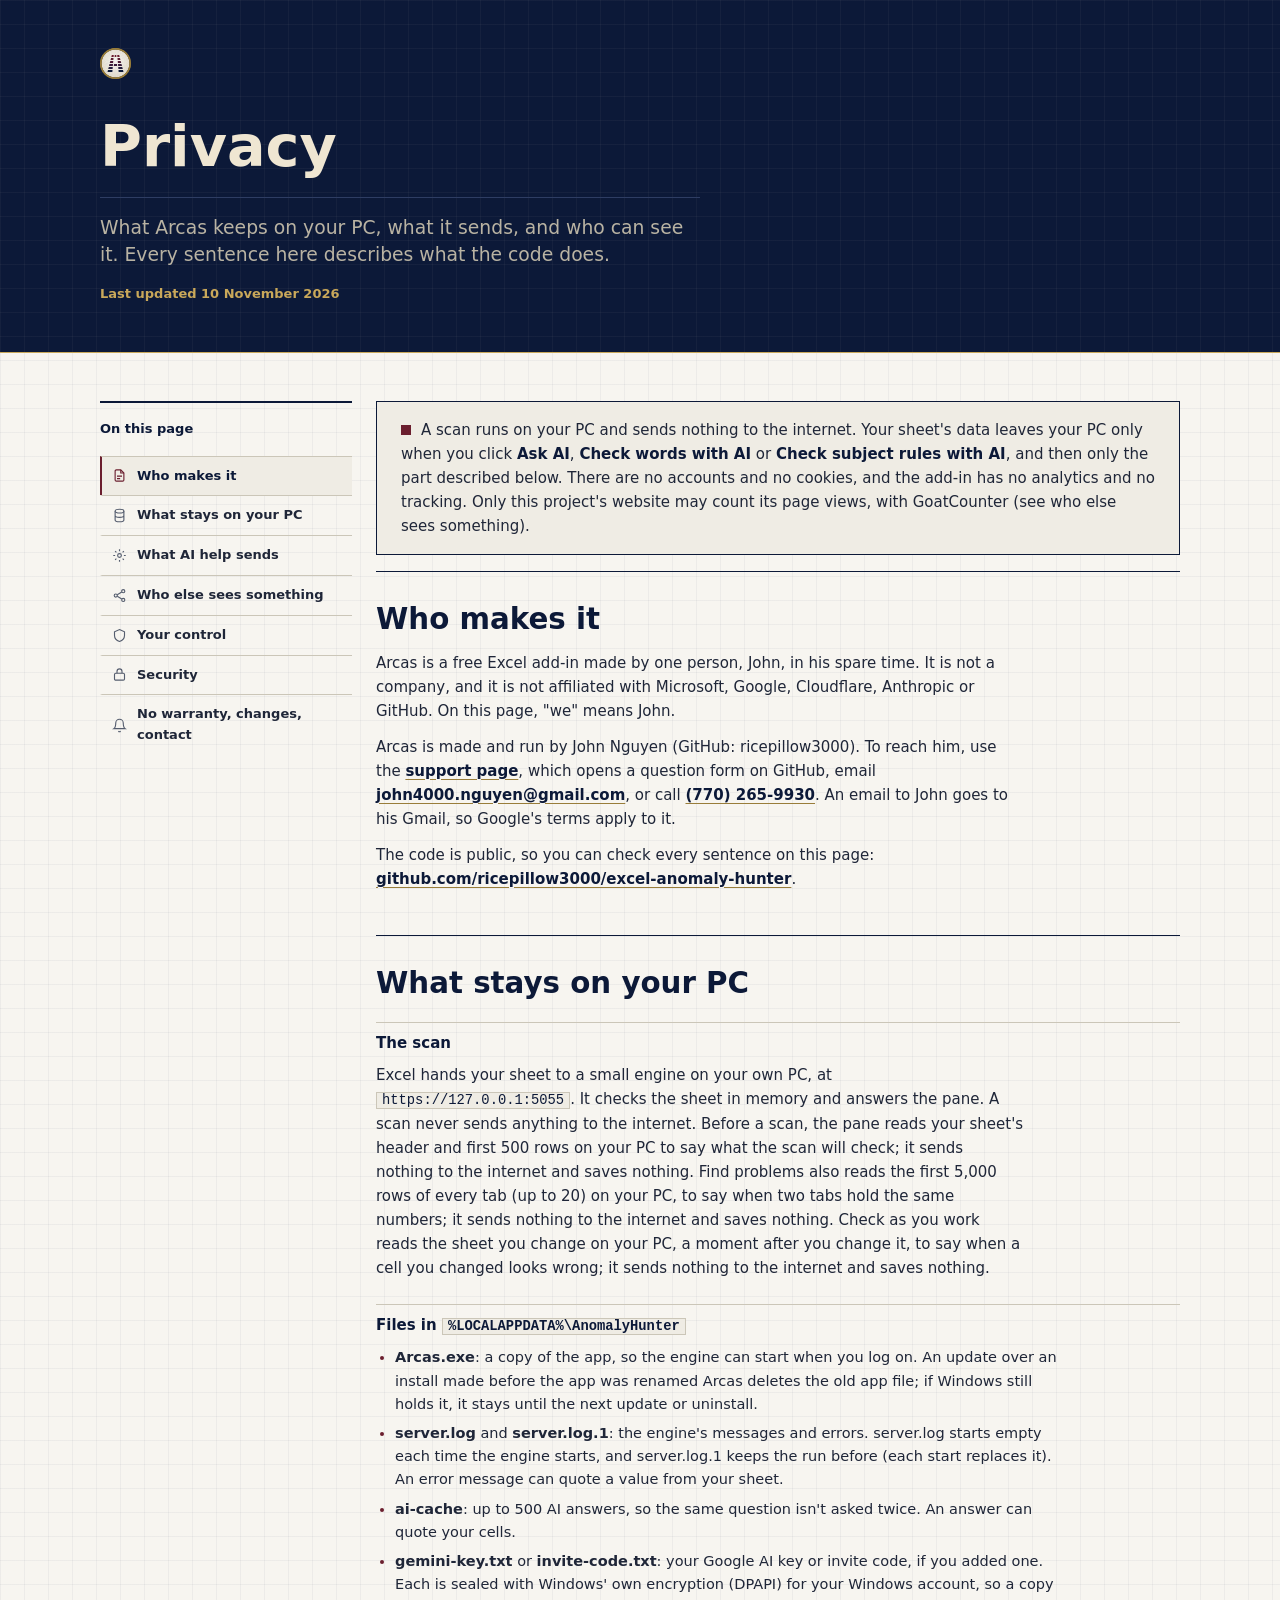
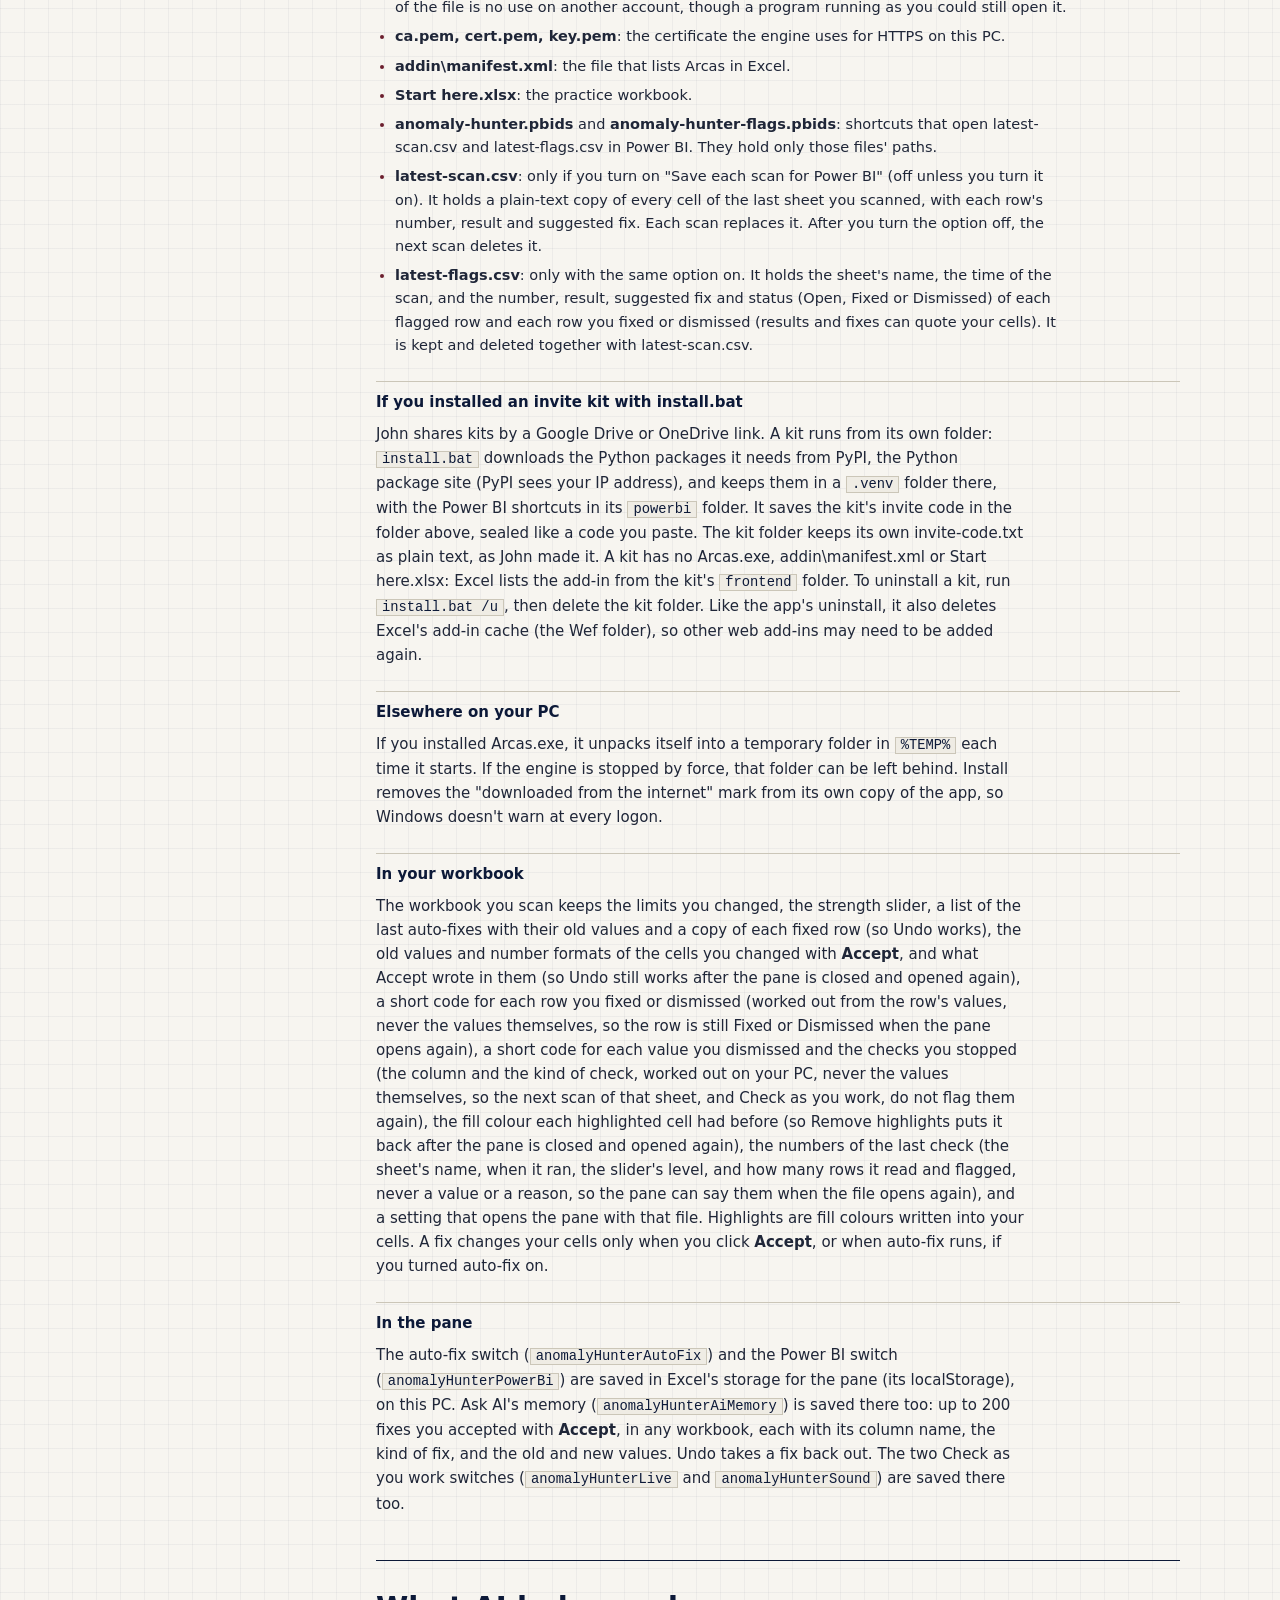
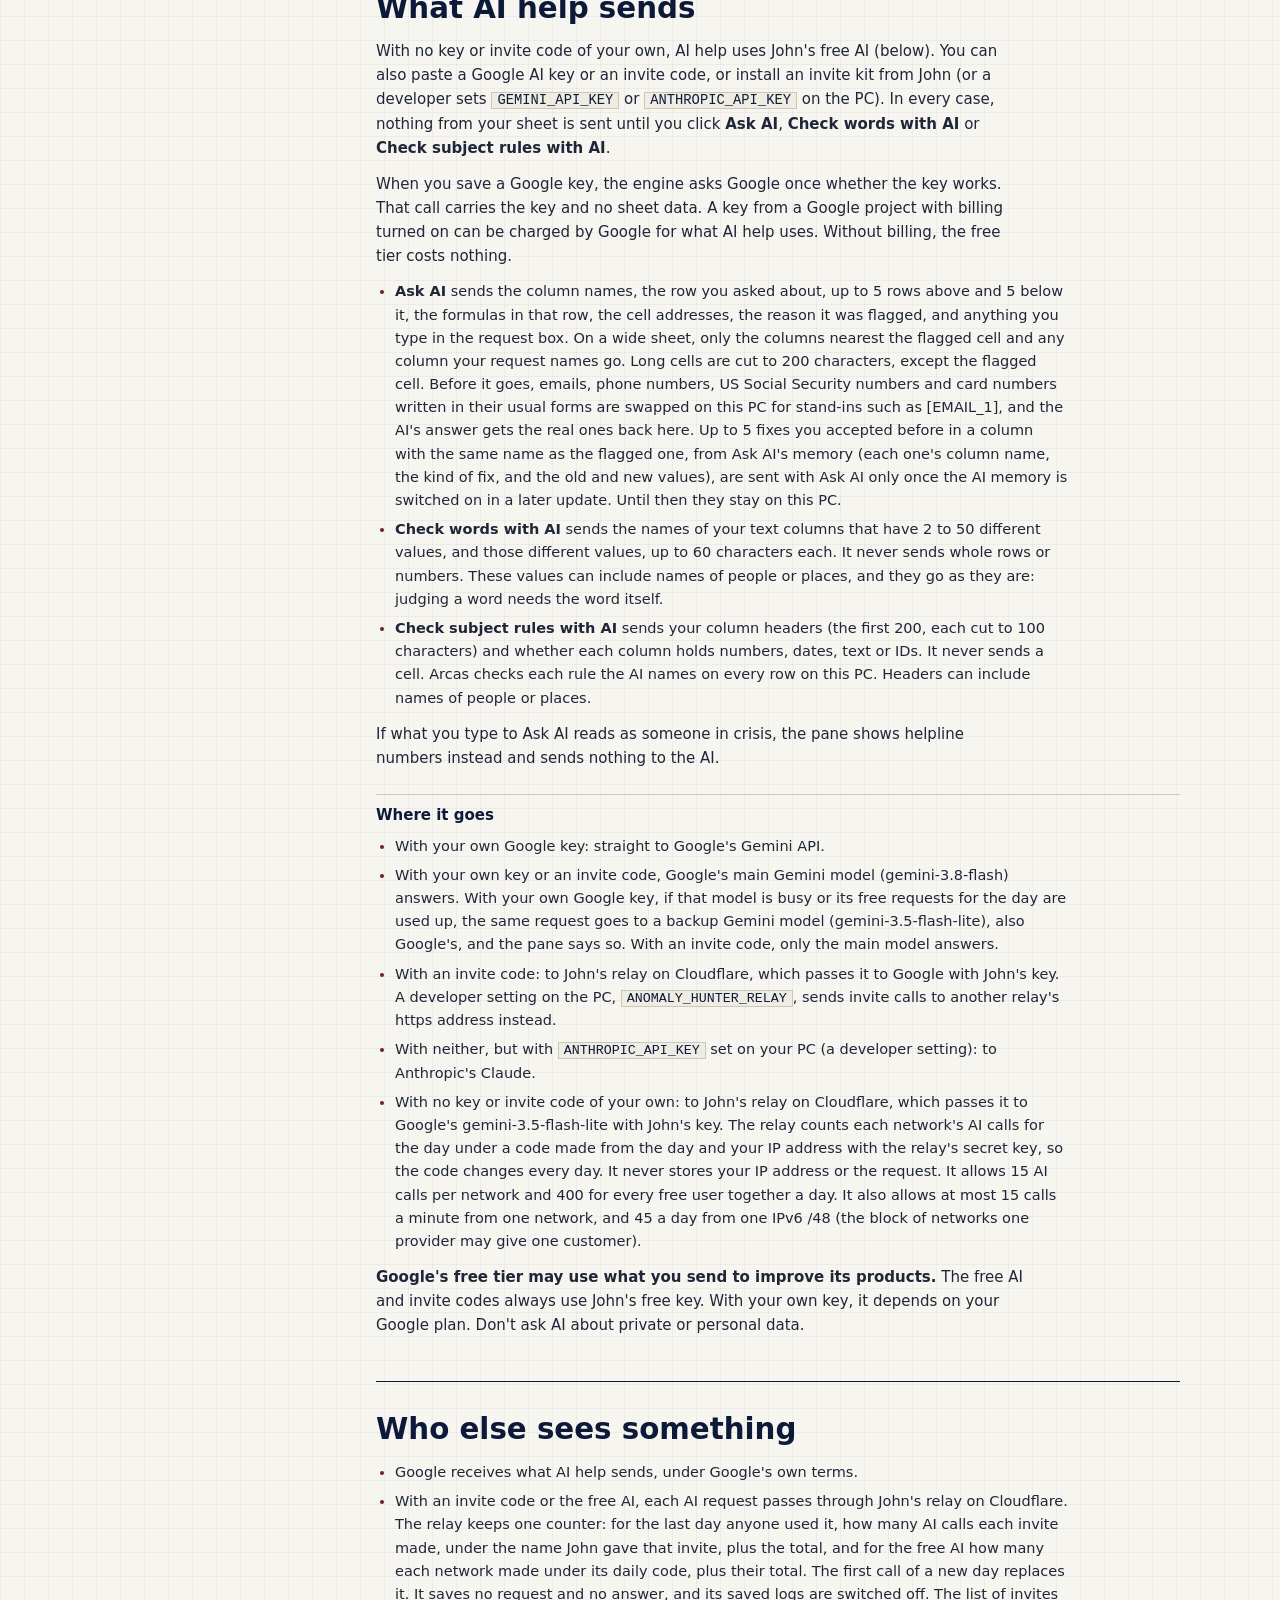
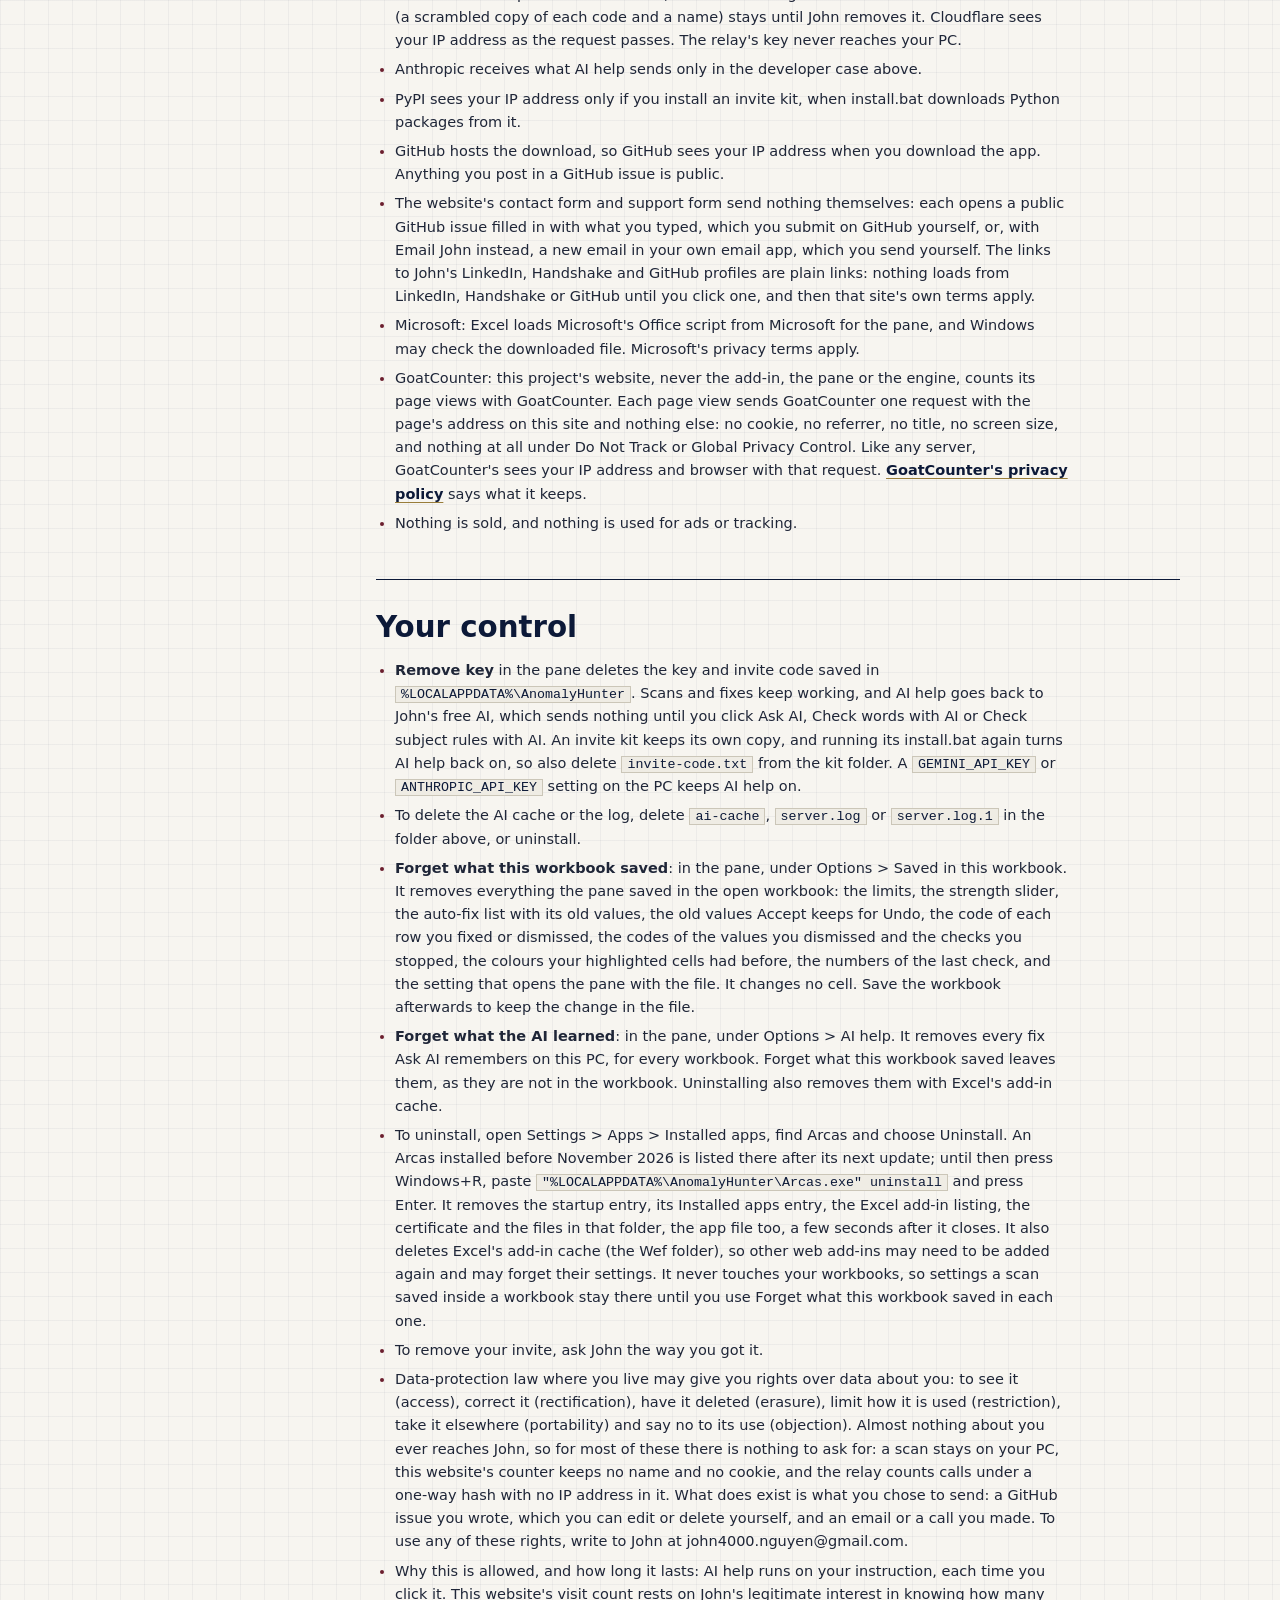
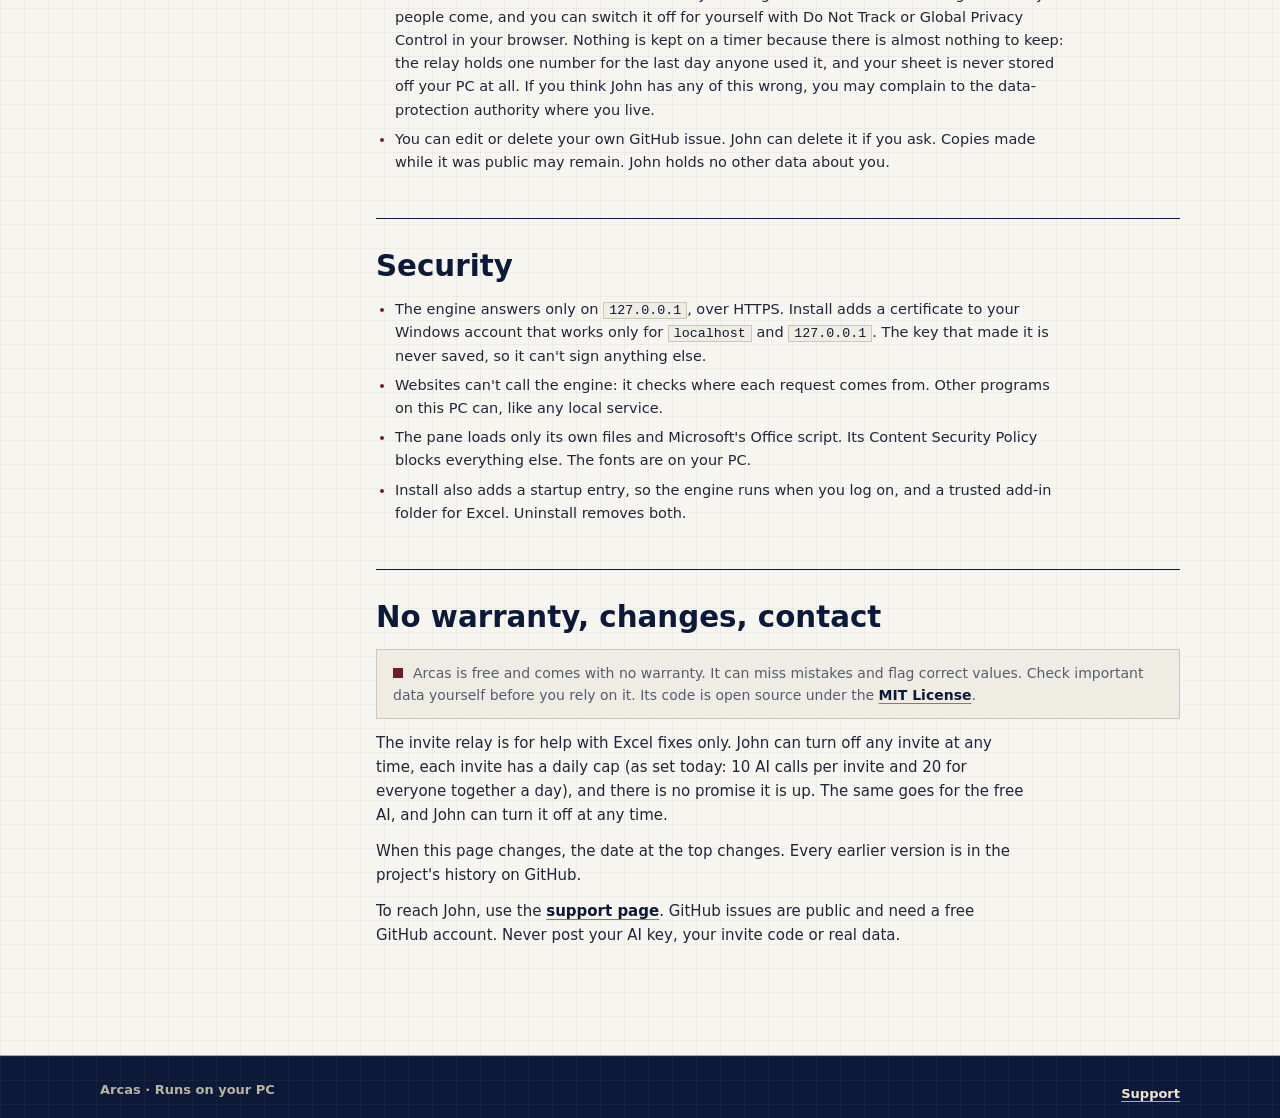
==== commit 81532fab: "AH-206: Ask AI hides emails, phone numbers, SSNs and card numbers before anything is sent (#145) * A" ====
--- a/frontend/privacy.html
+++ b/frontend/privacy.html
@@ -70,8 +70,8 @@
         <p>With no key or invite code of your own, AI help uses John's free AI (below). You can also paste a Google AI key or an invite code, or install an invite kit from John (or a developer sets <code>GEMINI_API_KEY</code> or <code>ANTHROPIC_API_KEY</code> on the PC). In every case, nothing from your sheet is sent until you click <strong>Ask AI</strong>, <strong>Check words with AI</strong> or <strong>Check subject rules with AI</strong>.</p>
         <p>When you save a Google key, the engine asks Google once whether the key works. That call carries the key and no sheet data. A key from a Google project with billing turned on can be charged by Google for what AI help uses. Without billing, the free tier costs nothing.</p>
         <ul>
-          <li><strong>Ask AI</strong> sends the column names, the row you asked about, up to 5 rows above and 5 below it, the formulas in that row, the cell addresses, the reason it was flagged, and anything you type in the request box. On a wide sheet, only the columns nearest the flagged cell and any column your request names go. Long cells are cut to 200 characters, except the flagged cell. Up to 5 fixes you accepted before in a column with the same name as the flagged one, from Ask AI's memory (each one's column name, the kind of fix, and the old and new values), are sent with Ask AI only once the AI memory is switched on in a later update. Until then they stay on this PC.</li>
-          <li><strong>Check words with AI</strong> sends the names of your text columns that have 2 to 50 different values, and those different values, up to 60 characters each. It never sends whole rows or numbers. These values can include names of people or places.</li>
+          <li><strong>Ask AI</strong> sends the column names, the row you asked about, up to 5 rows above and 5 below it, the formulas in that row, the cell addresses, the reason it was flagged, and anything you type in the request box. On a wide sheet, only the columns nearest the flagged cell and any column your request names go. Long cells are cut to 200 characters, except the flagged cell. Before it goes, emails, phone numbers, US Social Security numbers and card numbers written in their usual forms are swapped on this PC for stand-ins such as [EMAIL_1], and the AI's answer gets the real ones back here. Up to 5 fixes you accepted before in a column with the same name as the flagged one, from Ask AI's memory (each one's column name, the kind of fix, and the old and new values), are sent with Ask AI only once the AI memory is switched on in a later update. Until then they stay on this PC.</li>
+          <li><strong>Check words with AI</strong> sends the names of your text columns that have 2 to 50 different values, and those different values, up to 60 characters each. It never sends whole rows or numbers. These values can include names of people or places, and they go as they are: judging a word needs the word itself.</li>
           <li><strong>Check subject rules with AI</strong> sends your column headers (the first 200, each cut to 100 characters) and whether each column holds numbers, dates, text or IDs. It never sends a cell. Arcas checks each rule the AI names on every row on this PC. Headers can include names of people or places.</li>
         </ul>
         <p>If what you type to Ask AI reads as someone in crisis, the pane shows helpline numbers instead and sends nothing to the AI.</p>
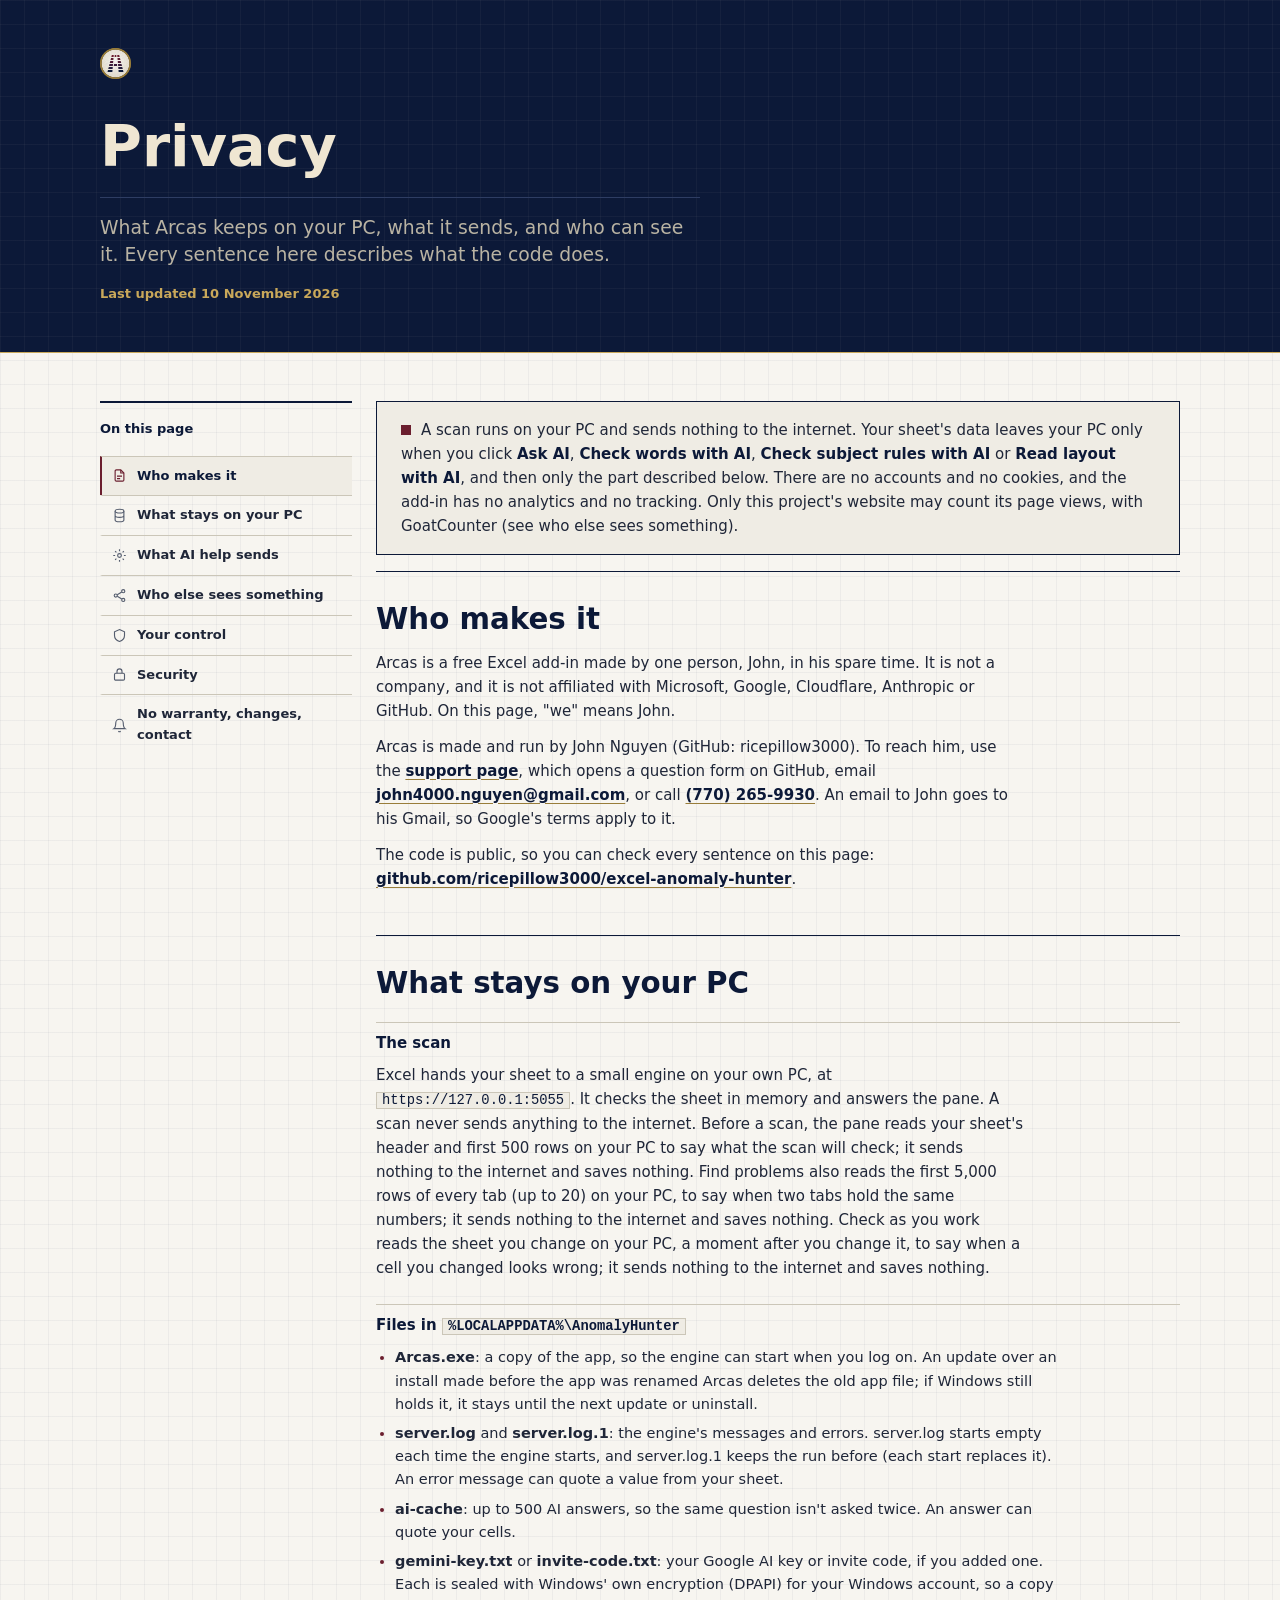
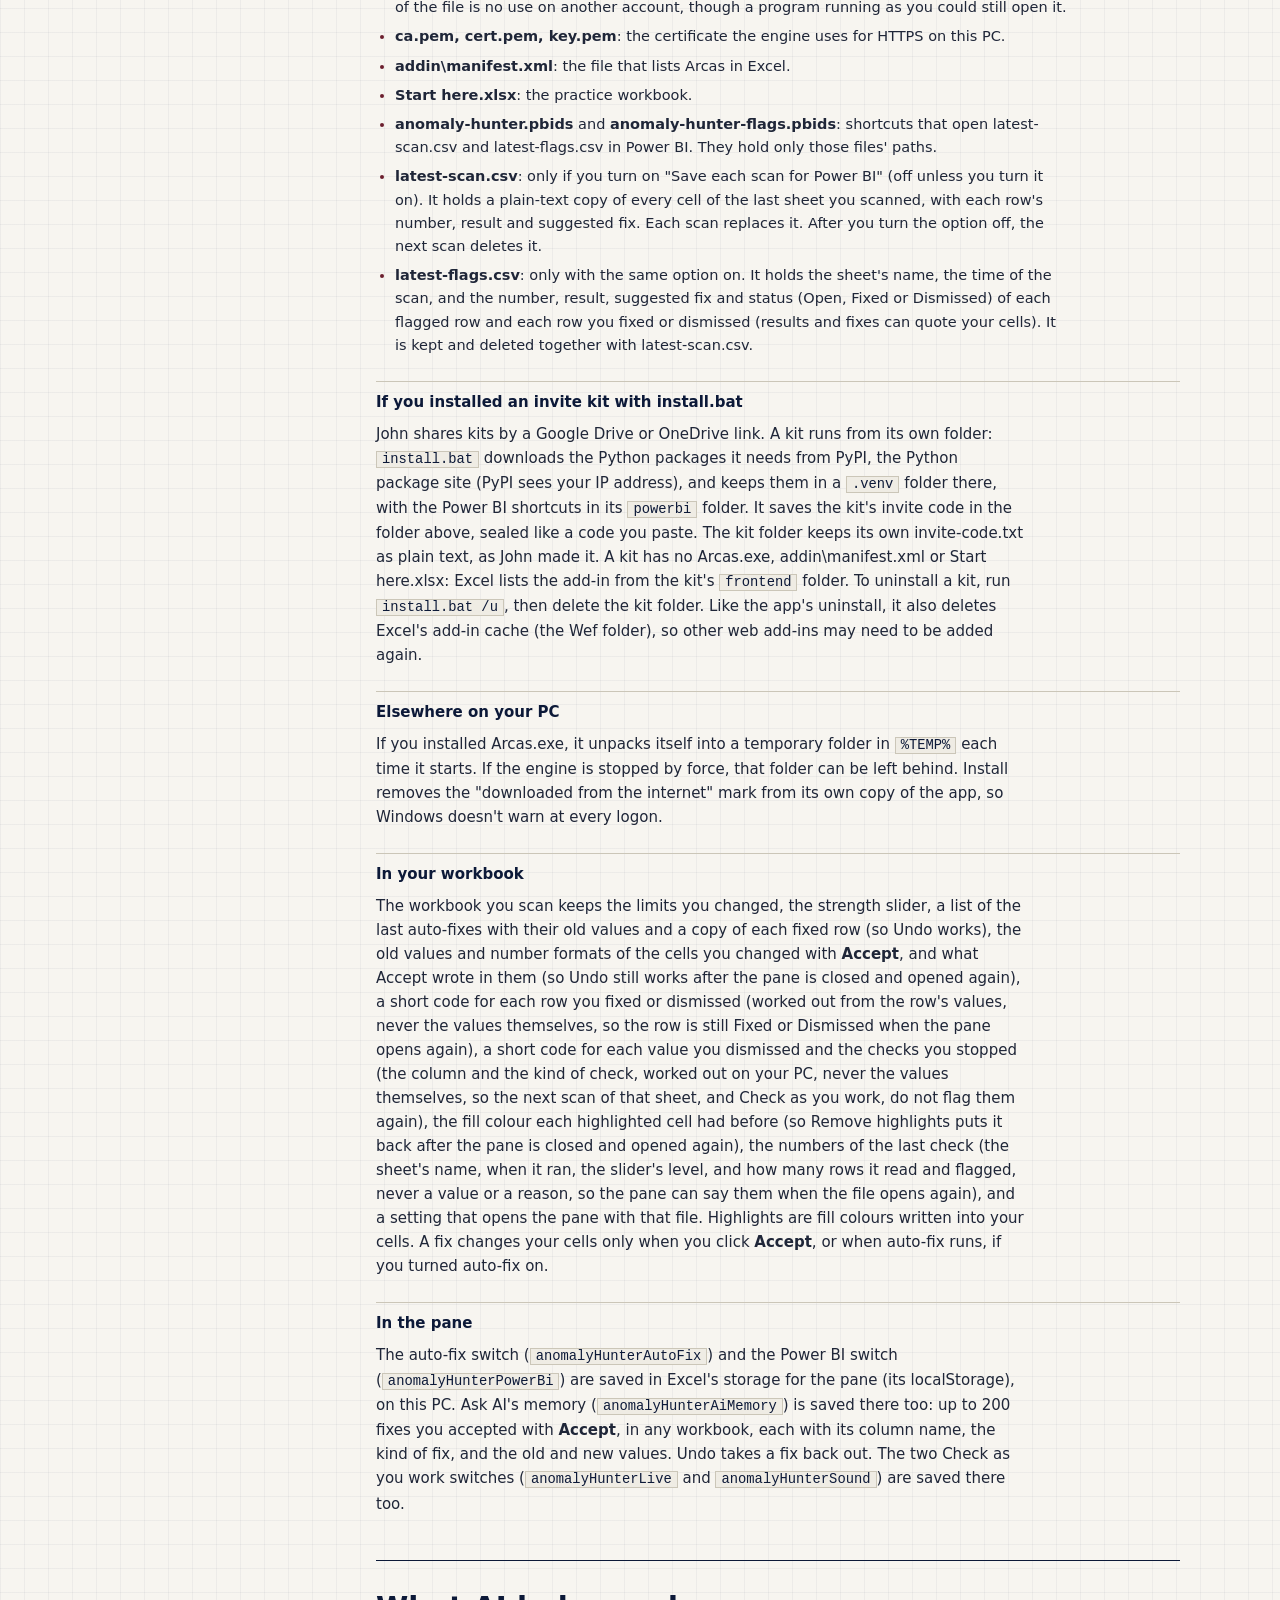
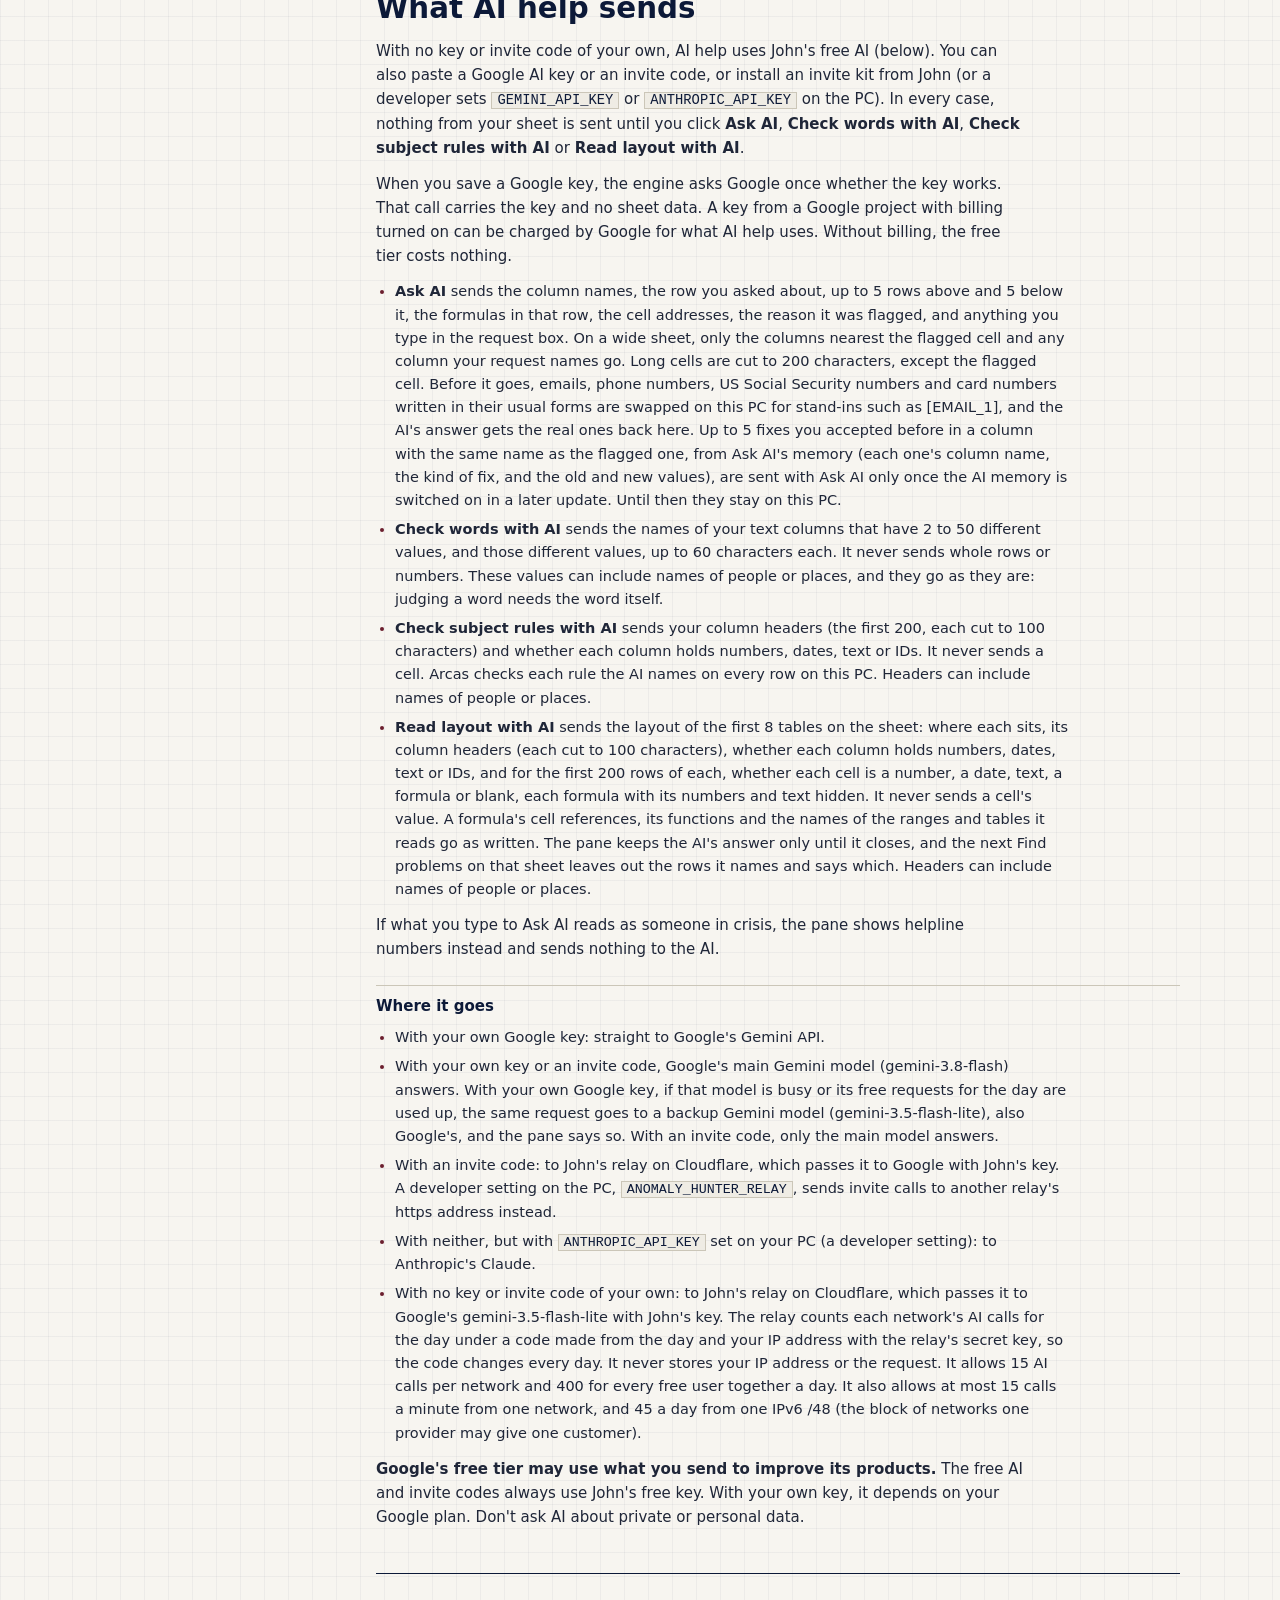
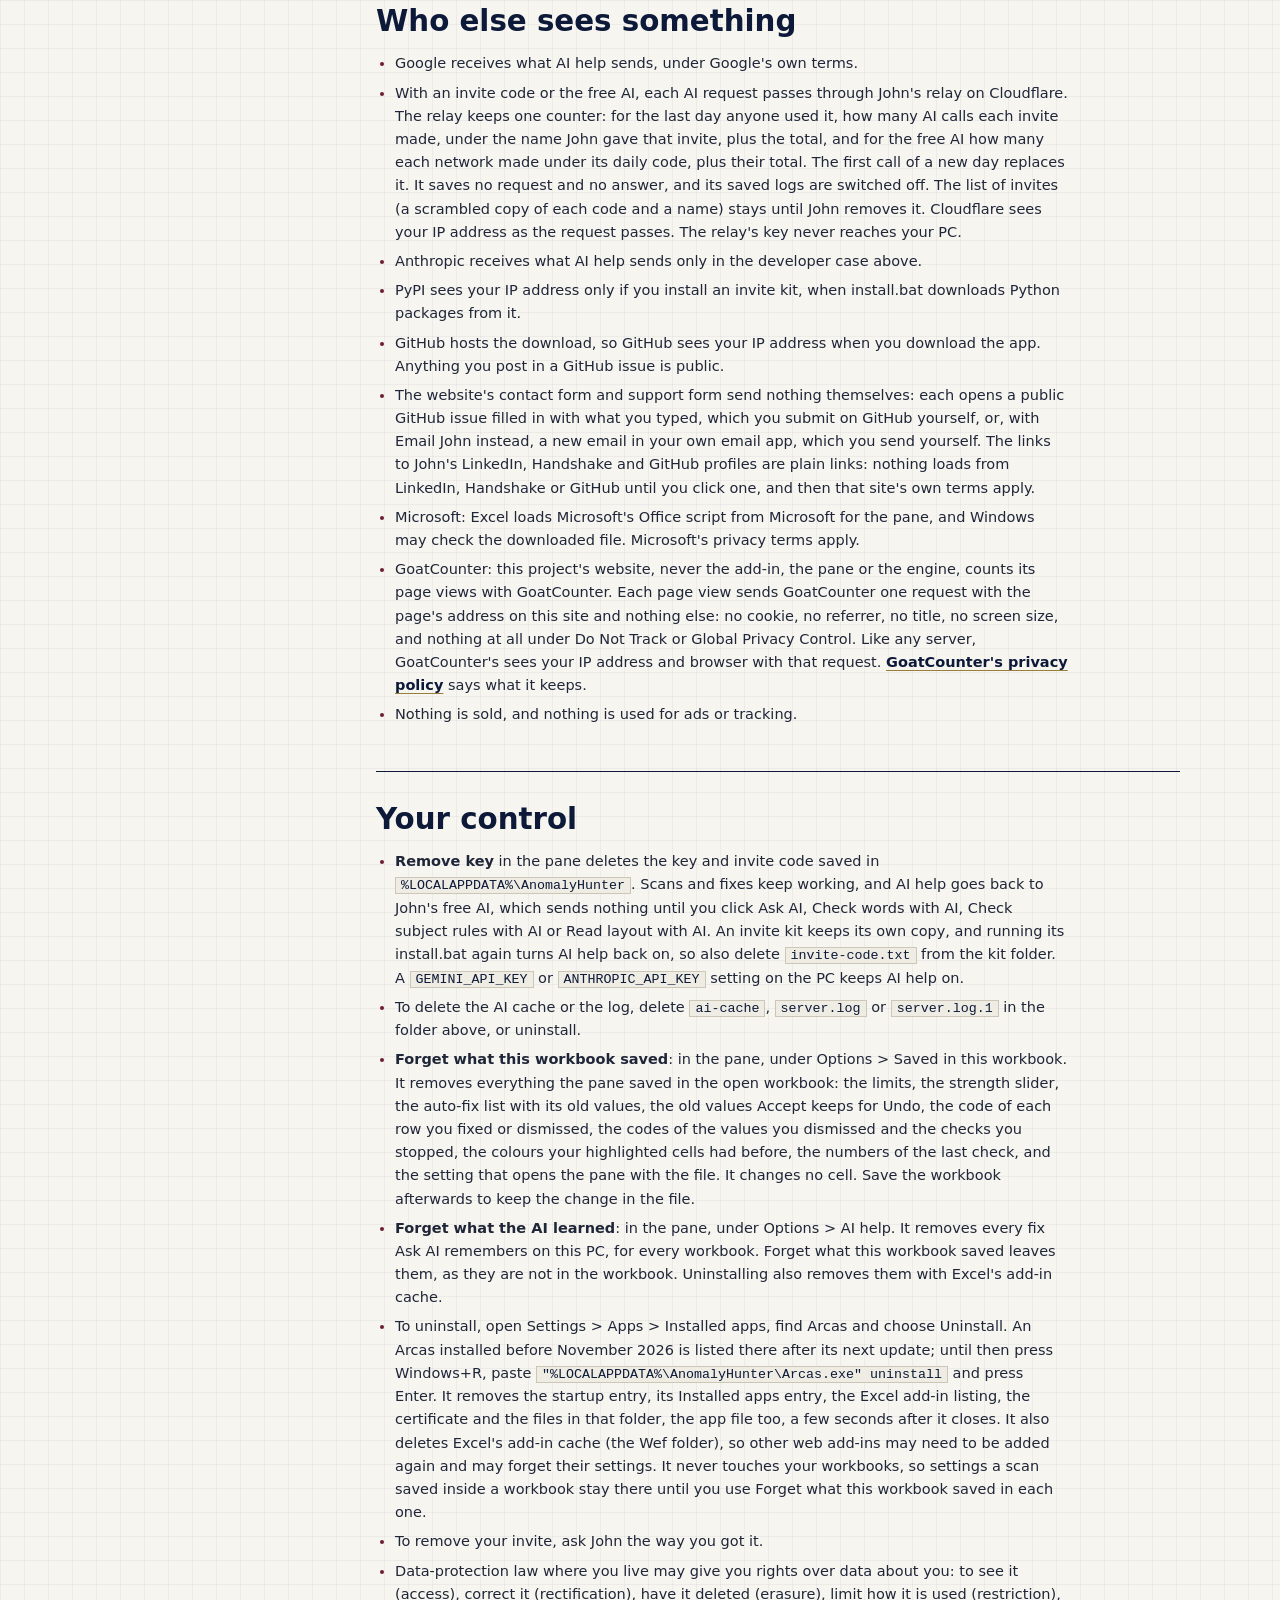
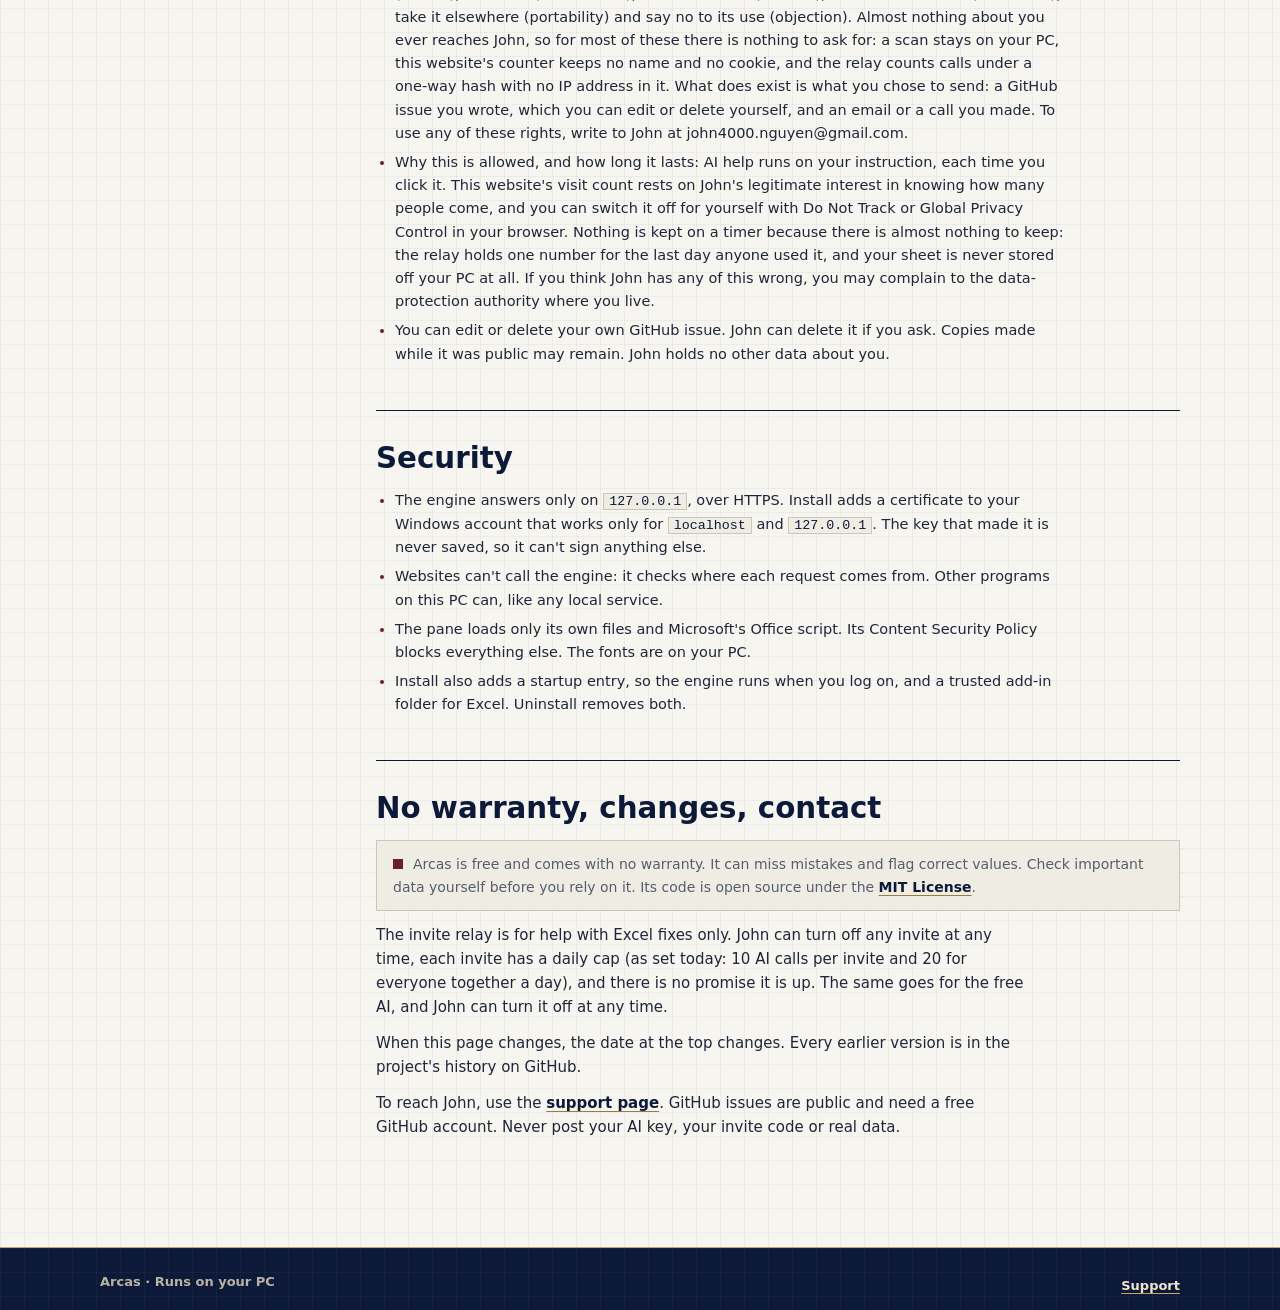
==== commit 980d4e05: "WIP AH-215: Read layout with AI (built; ships only after ai_eval numbers on John's own Gemini key)" ====
--- a/frontend/privacy.html
+++ b/frontend/privacy.html
@@ -29,7 +29,7 @@
     </nav>
 
     <main class="doc">
-      <div class="tldr">A scan runs on your PC and sends nothing to the internet. Your sheet's data leaves your PC only when you click <strong>Ask AI</strong>, <strong>Check words with AI</strong> or <strong>Check subject rules with AI</strong>, and then only the part described below. There are no accounts and no cookies, and the add-in has no analytics and no tracking. Only this project's website may count its page views, with GoatCounter (see who else sees something).</div>
+      <div class="tldr">A scan runs on your PC and sends nothing to the internet. Your sheet's data leaves your PC only when you click <strong>Ask AI</strong>, <strong>Check words with AI</strong>, <strong>Check subject rules with AI</strong> or <strong>Read layout with AI</strong>, and then only the part described below. There are no accounts and no cookies, and the add-in has no analytics and no tracking. Only this project's website may count its page views, with GoatCounter (see who else sees something).</div>
 
       <section id="intro">
         <h2>Who makes it</h2>
@@ -67,12 +67,13 @@
 
       <section id="use">
         <h2>What AI help sends</h2>
-        <p>With no key or invite code of your own, AI help uses John's free AI (below). You can also paste a Google AI key or an invite code, or install an invite kit from John (or a developer sets <code>GEMINI_API_KEY</code> or <code>ANTHROPIC_API_KEY</code> on the PC). In every case, nothing from your sheet is sent until you click <strong>Ask AI</strong>, <strong>Check words with AI</strong> or <strong>Check subject rules with AI</strong>.</p>
+        <p>With no key or invite code of your own, AI help uses John's free AI (below). You can also paste a Google AI key or an invite code, or install an invite kit from John (or a developer sets <code>GEMINI_API_KEY</code> or <code>ANTHROPIC_API_KEY</code> on the PC). In every case, nothing from your sheet is sent until you click <strong>Ask AI</strong>, <strong>Check words with AI</strong>, <strong>Check subject rules with AI</strong> or <strong>Read layout with AI</strong>.</p>
         <p>When you save a Google key, the engine asks Google once whether the key works. That call carries the key and no sheet data. A key from a Google project with billing turned on can be charged by Google for what AI help uses. Without billing, the free tier costs nothing.</p>
         <ul>
           <li><strong>Ask AI</strong> sends the column names, the row you asked about, up to 5 rows above and 5 below it, the formulas in that row, the cell addresses, the reason it was flagged, and anything you type in the request box. On a wide sheet, only the columns nearest the flagged cell and any column your request names go. Long cells are cut to 200 characters, except the flagged cell. Before it goes, emails, phone numbers, US Social Security numbers and card numbers written in their usual forms are swapped on this PC for stand-ins such as [EMAIL_1], and the AI's answer gets the real ones back here. Up to 5 fixes you accepted before in a column with the same name as the flagged one, from Ask AI's memory (each one's column name, the kind of fix, and the old and new values), are sent with Ask AI only once the AI memory is switched on in a later update. Until then they stay on this PC.</li>
           <li><strong>Check words with AI</strong> sends the names of your text columns that have 2 to 50 different values, and those different values, up to 60 characters each. It never sends whole rows or numbers. These values can include names of people or places, and they go as they are: judging a word needs the word itself.</li>
           <li><strong>Check subject rules with AI</strong> sends your column headers (the first 200, each cut to 100 characters) and whether each column holds numbers, dates, text or IDs. It never sends a cell. Arcas checks each rule the AI names on every row on this PC. Headers can include names of people or places.</li>
+          <li><strong>Read layout with AI</strong> sends the layout of the first 8 tables on the sheet: where each sits, its column headers (each cut to 100 characters), whether each column holds numbers, dates, text or IDs, and for the first 200 rows of each, whether each cell is a number, a date, text, a formula or blank, each formula with its numbers and text hidden. It never sends a cell's value. A formula's cell references, its functions and the names of the ranges and tables it reads go as written. The pane keeps the AI's answer only until it closes, and the next Find problems on that sheet leaves out the rows it names and says which. Headers can include names of people or places.</li>
         </ul>
         <p>If what you type to Ask AI reads as someone in crisis, the pane shows helpline numbers instead and sends nothing to the AI.</p>
         <h3>Where it goes</h3>
@@ -104,7 +105,7 @@
       <section id="rights">
         <h2>Your control</h2>
         <ul>
-          <li><strong>Remove key</strong> in the pane deletes the key and invite code saved in <code>%LOCALAPPDATA%\AnomalyHunter</code>. Scans and fixes keep working, and AI help goes back to John's free AI, which sends nothing until you click Ask AI, Check words with AI or Check subject rules with AI. An invite kit keeps its own copy, and running its install.bat again turns AI help back on, so also delete <code>invite-code.txt</code> from the kit folder. A <code>GEMINI_API_KEY</code> or <code>ANTHROPIC_API_KEY</code> setting on the PC keeps AI help on.</li>
+          <li><strong>Remove key</strong> in the pane deletes the key and invite code saved in <code>%LOCALAPPDATA%\AnomalyHunter</code>. Scans and fixes keep working, and AI help goes back to John's free AI, which sends nothing until you click Ask AI, Check words with AI, Check subject rules with AI or Read layout with AI. An invite kit keeps its own copy, and running its install.bat again turns AI help back on, so also delete <code>invite-code.txt</code> from the kit folder. A <code>GEMINI_API_KEY</code> or <code>ANTHROPIC_API_KEY</code> setting on the PC keeps AI help on.</li>
           <li>To delete the AI cache or the log, delete <code>ai-cache</code>, <code>server.log</code> or <code>server.log.1</code> in the folder above, or uninstall.</li>
           <li><strong>Forget what this workbook saved</strong>: in the pane, under Options &gt; Saved in this workbook. It removes everything the pane saved in the open workbook: the limits, the strength slider, the auto-fix list with its old values, the old values Accept keeps for Undo, the code of each row you fixed or dismissed, the codes of the values you dismissed and the checks you stopped, the colours your highlighted cells had before, the numbers of the last check, and the setting that opens the pane with the file. It changes no cell. Save the workbook afterwards to keep the change in the file.</li>
           <li><strong>Forget what the AI learned</strong>: in the pane, under Options &gt; AI help. It removes every fix Ask AI remembers on this PC, for every workbook. Forget what this workbook saved leaves them, as they are not in the workbook. Uninstalling also removes them with Excel's add-in cache.</li>
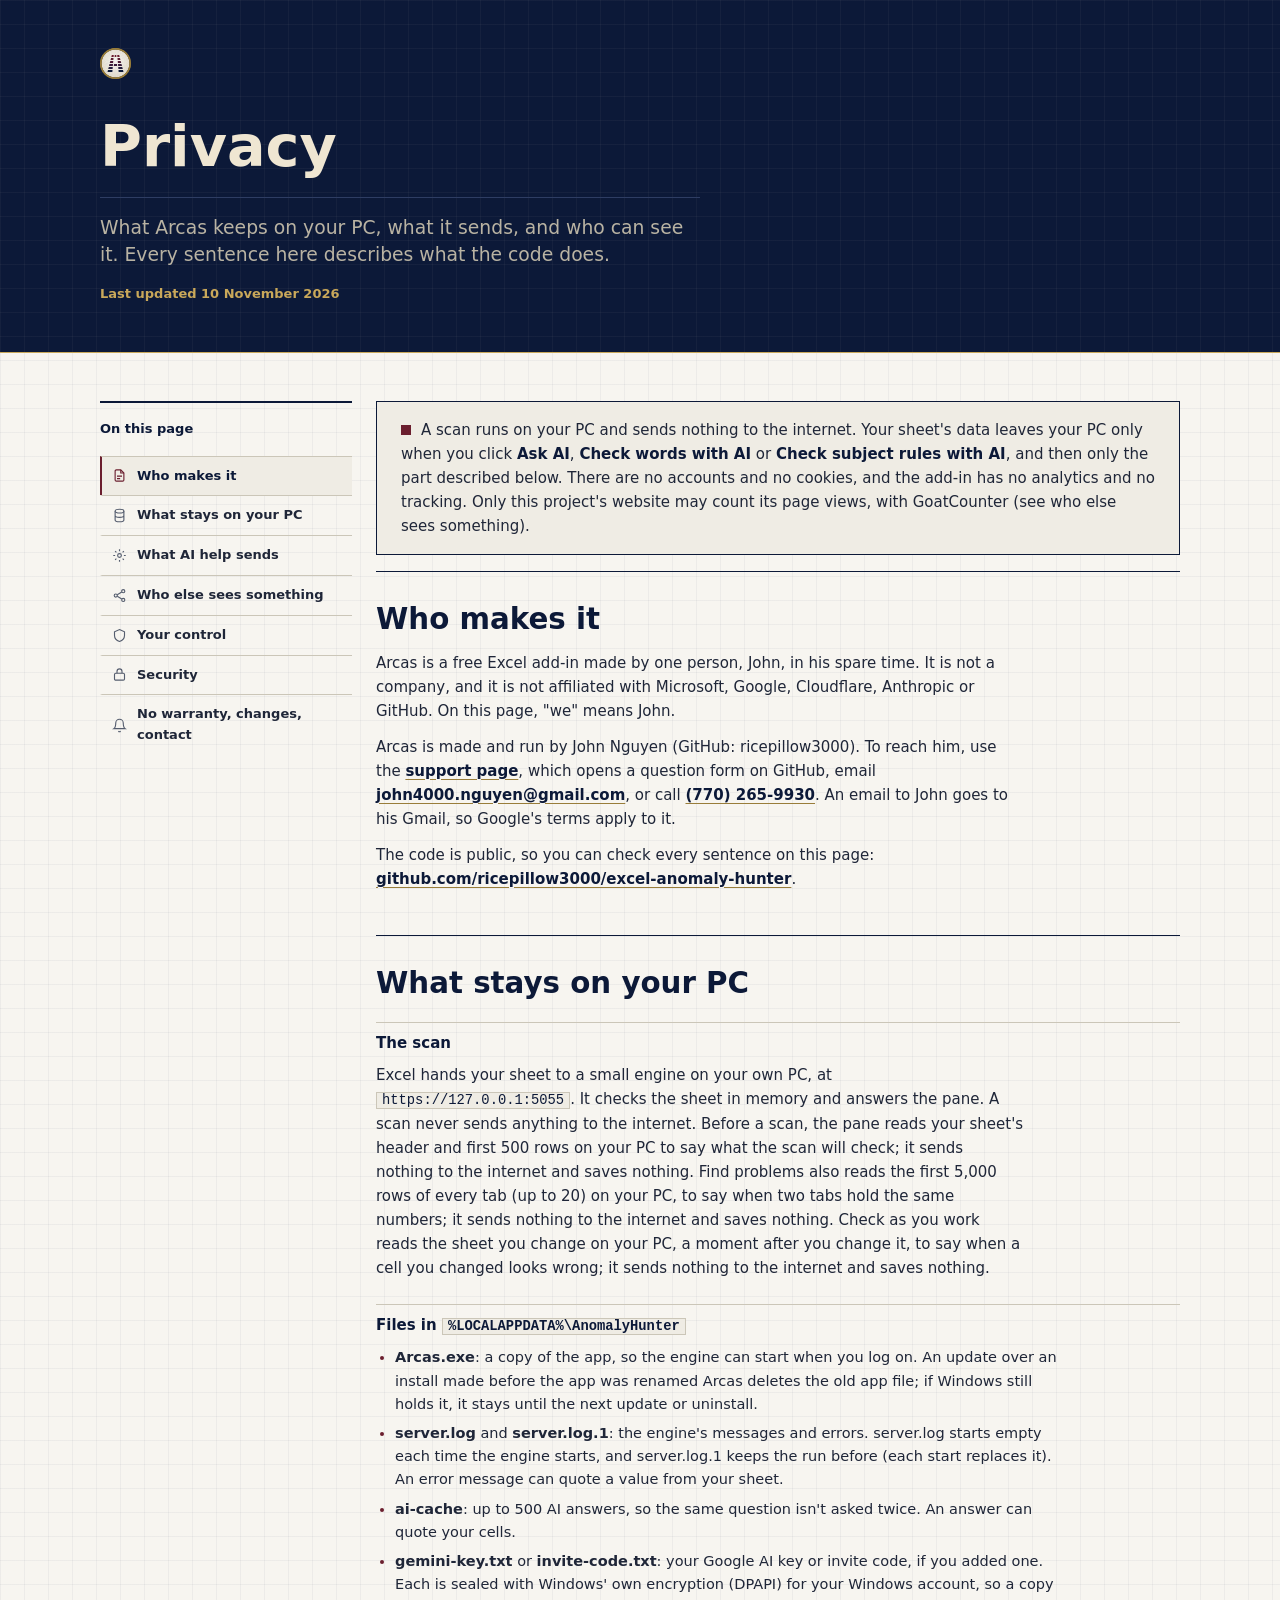
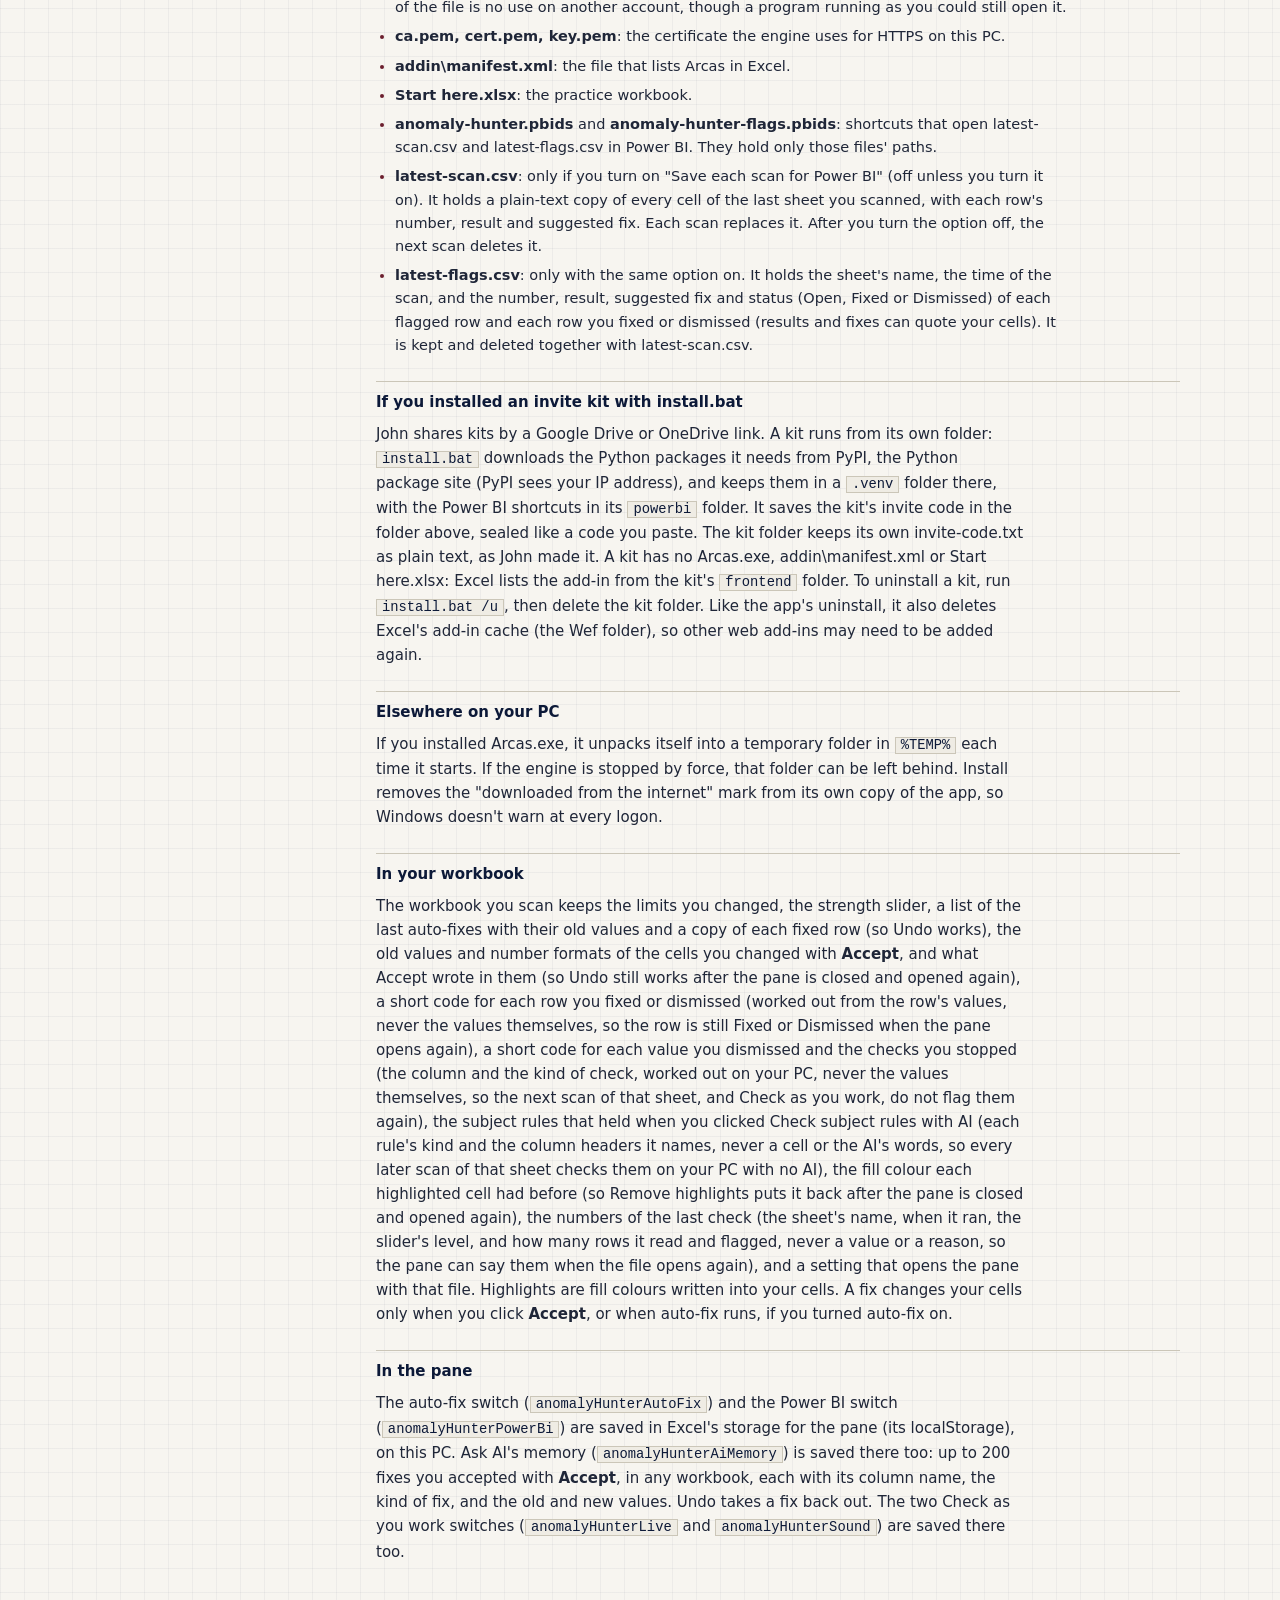
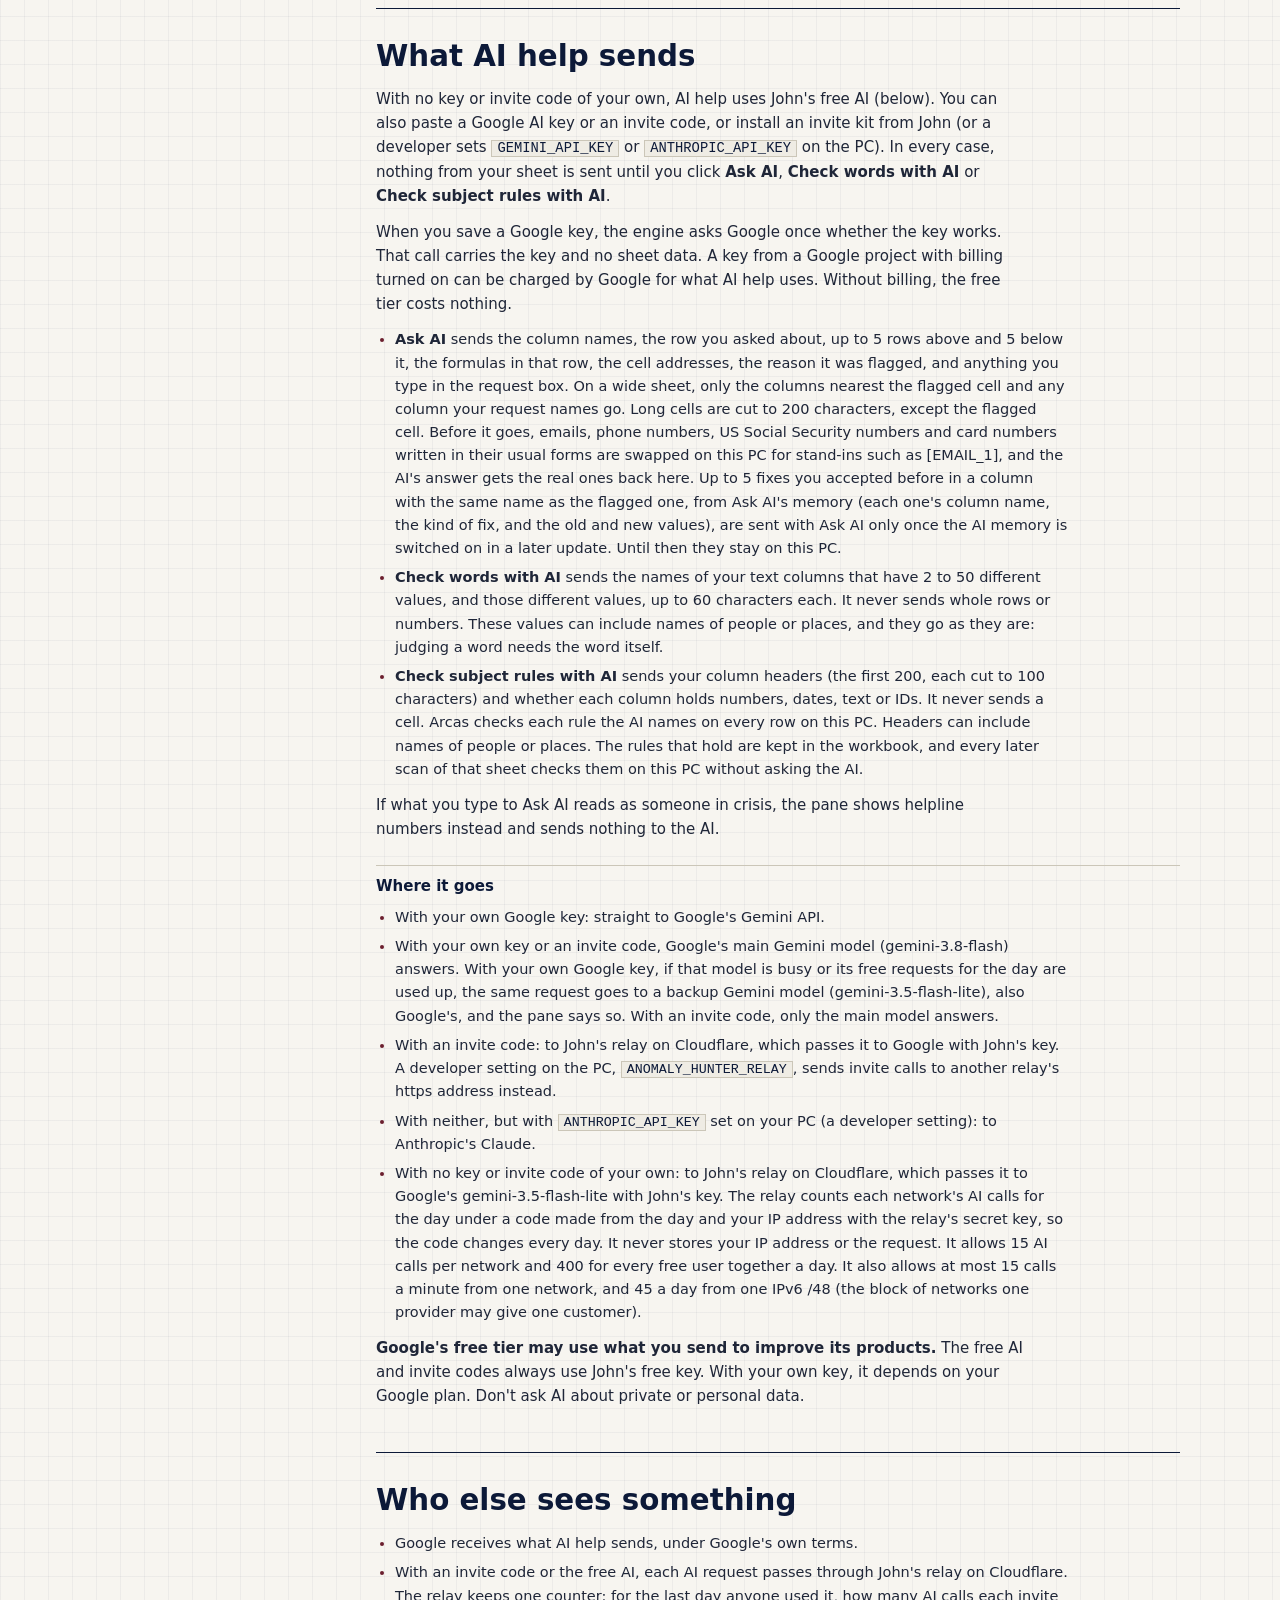
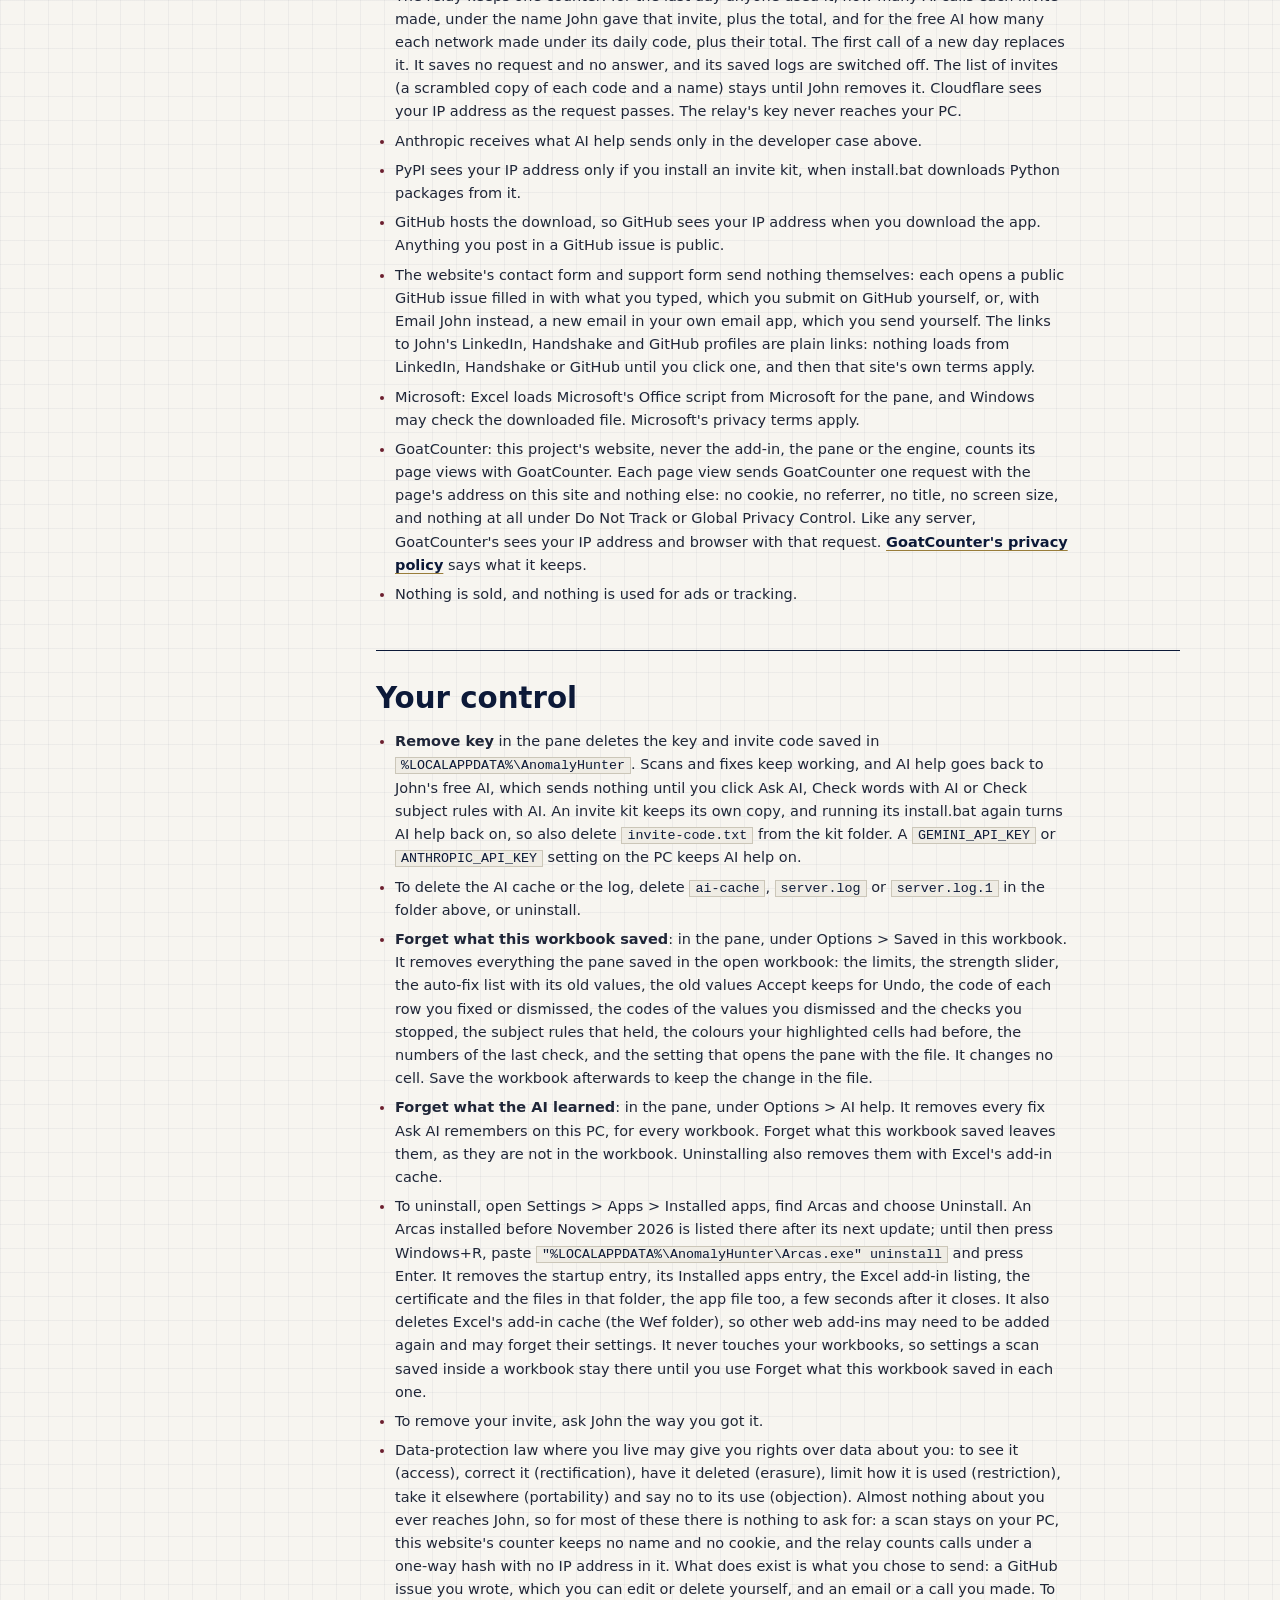
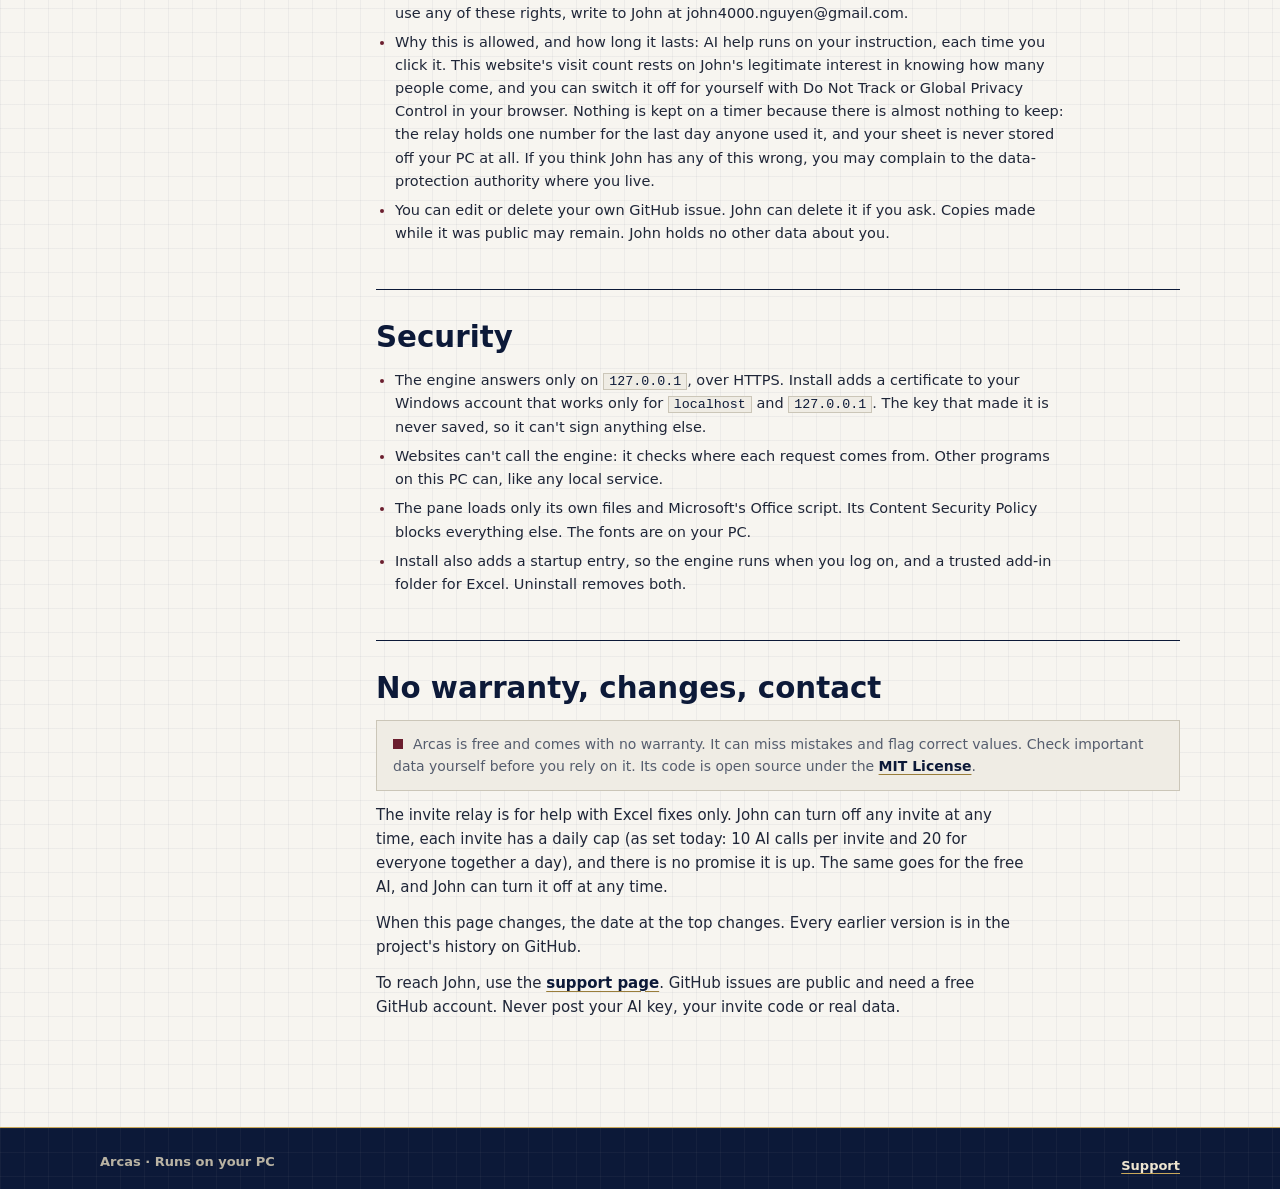
==== commit 86e933d7: "AH-217: subject rules the sheet confirmed are kept and checked locally on every scan Check subject r" ====
--- a/frontend/privacy.html
+++ b/frontend/privacy.html
@@ -29,7 +29,7 @@
     </nav>
 
     <main class="doc">
-      <div class="tldr">A scan runs on your PC and sends nothing to the internet. Your sheet's data leaves your PC only when you click <strong>Ask AI</strong>, <strong>Check words with AI</strong>, <strong>Check subject rules with AI</strong> or <strong>Read layout with AI</strong>, and then only the part described below. There are no accounts and no cookies, and the add-in has no analytics and no tracking. Only this project's website may count its page views, with GoatCounter (see who else sees something).</div>
+      <div class="tldr">A scan runs on your PC and sends nothing to the internet. Your sheet's data leaves your PC only when you click <strong>Ask AI</strong>, <strong>Check words with AI</strong> or <strong>Check subject rules with AI</strong>, and then only the part described below. There are no accounts and no cookies, and the add-in has no analytics and no tracking. Only this project's website may count its page views, with GoatCounter (see who else sees something).</div>
 
       <section id="intro">
         <h2>Who makes it</h2>
@@ -60,20 +60,19 @@
         <h3>Elsewhere on your PC</h3>
         <p>If you installed Arcas.exe, it unpacks itself into a temporary folder in <code>%TEMP%</code> each time it starts. If the engine is stopped by force, that folder can be left behind. Install removes the "downloaded from the internet" mark from its own copy of the app, so Windows doesn't warn at every logon.</p>
         <h3>In your workbook</h3>
-        <p>The workbook you scan keeps the limits you changed, the strength slider, a list of the last auto-fixes with their old values and a copy of each fixed row (so Undo works), the old values and number formats of the cells you changed with <strong>Accept</strong>, and what Accept wrote in them (so Undo still works after the pane is closed and opened again), a short code for each row you fixed or dismissed (worked out from the row's values, never the values themselves, so the row is still Fixed or Dismissed when the pane opens again), a short code for each value you dismissed and the checks you stopped (the column and the kind of check, worked out on your PC, never the values themselves, so the next scan of that sheet, and Check as you work, do not flag them again), the fill colour each highlighted cell had before (so Remove highlights puts it back after the pane is closed and opened again), the numbers of the last check (the sheet's name, when it ran, the slider's level, and how many rows it read and flagged, never a value or a reason, so the pane can say them when the file opens again), and a setting that opens the pane with that file. Highlights are fill colours written into your cells. A fix changes your cells only when you click <strong>Accept</strong>, or when auto-fix runs, if you turned auto-fix on.</p>
+        <p>The workbook you scan keeps the limits you changed, the strength slider, a list of the last auto-fixes with their old values and a copy of each fixed row (so Undo works), the old values and number formats of the cells you changed with <strong>Accept</strong>, and what Accept wrote in them (so Undo still works after the pane is closed and opened again), a short code for each row you fixed or dismissed (worked out from the row's values, never the values themselves, so the row is still Fixed or Dismissed when the pane opens again), a short code for each value you dismissed and the checks you stopped (the column and the kind of check, worked out on your PC, never the values themselves, so the next scan of that sheet, and Check as you work, do not flag them again), the subject rules that held when you clicked Check subject rules with AI (each rule's kind and the column headers it names, never a cell or the AI's words, so every later scan of that sheet checks them on your PC with no AI), the fill colour each highlighted cell had before (so Remove highlights puts it back after the pane is closed and opened again), the numbers of the last check (the sheet's name, when it ran, the slider's level, and how many rows it read and flagged, never a value or a reason, so the pane can say them when the file opens again), and a setting that opens the pane with that file. Highlights are fill colours written into your cells. A fix changes your cells only when you click <strong>Accept</strong>, or when auto-fix runs, if you turned auto-fix on.</p>
         <h3>In the pane</h3>
         <p>The auto-fix switch (<code>anomalyHunterAutoFix</code>) and the Power BI switch (<code>anomalyHunterPowerBi</code>) are saved in Excel's storage for the pane (its localStorage), on this PC. Ask AI's memory (<code>anomalyHunterAiMemory</code>) is saved there too: up to 200 fixes you accepted with <strong>Accept</strong>, in any workbook, each with its column name, the kind of fix, and the old and new values. Undo takes a fix back out. The two Check as you work switches (<code>anomalyHunterLive</code> and <code>anomalyHunterSound</code>) are saved there too.</p>
       </section>
 
       <section id="use">
         <h2>What AI help sends</h2>
-        <p>With no key or invite code of your own, AI help uses John's free AI (below). You can also paste a Google AI key or an invite code, or install an invite kit from John (or a developer sets <code>GEMINI_API_KEY</code> or <code>ANTHROPIC_API_KEY</code> on the PC). In every case, nothing from your sheet is sent until you click <strong>Ask AI</strong>, <strong>Check words with AI</strong>, <strong>Check subject rules with AI</strong> or <strong>Read layout with AI</strong>.</p>
+        <p>With no key or invite code of your own, AI help uses John's free AI (below). You can also paste a Google AI key or an invite code, or install an invite kit from John (or a developer sets <code>GEMINI_API_KEY</code> or <code>ANTHROPIC_API_KEY</code> on the PC). In every case, nothing from your sheet is sent until you click <strong>Ask AI</strong>, <strong>Check words with AI</strong> or <strong>Check subject rules with AI</strong>.</p>
         <p>When you save a Google key, the engine asks Google once whether the key works. That call carries the key and no sheet data. A key from a Google project with billing turned on can be charged by Google for what AI help uses. Without billing, the free tier costs nothing.</p>
         <ul>
           <li><strong>Ask AI</strong> sends the column names, the row you asked about, up to 5 rows above and 5 below it, the formulas in that row, the cell addresses, the reason it was flagged, and anything you type in the request box. On a wide sheet, only the columns nearest the flagged cell and any column your request names go. Long cells are cut to 200 characters, except the flagged cell. Before it goes, emails, phone numbers, US Social Security numbers and card numbers written in their usual forms are swapped on this PC for stand-ins such as [EMAIL_1], and the AI's answer gets the real ones back here. Up to 5 fixes you accepted before in a column with the same name as the flagged one, from Ask AI's memory (each one's column name, the kind of fix, and the old and new values), are sent with Ask AI only once the AI memory is switched on in a later update. Until then they stay on this PC.</li>
           <li><strong>Check words with AI</strong> sends the names of your text columns that have 2 to 50 different values, and those different values, up to 60 characters each. It never sends whole rows or numbers. These values can include names of people or places, and they go as they are: judging a word needs the word itself.</li>
-          <li><strong>Check subject rules with AI</strong> sends your column headers (the first 200, each cut to 100 characters) and whether each column holds numbers, dates, text or IDs. It never sends a cell. Arcas checks each rule the AI names on every row on this PC. Headers can include names of people or places.</li>
-          <li><strong>Read layout with AI</strong> sends the layout of the first 8 tables on the sheet: where each sits, its column headers (each cut to 100 characters), whether each column holds numbers, dates, text or IDs, and for the first 200 rows of each, whether each cell is a number, a date, text, a formula or blank, each formula with its numbers and text hidden. It never sends a cell's value. A formula's cell references, its functions and the names of the ranges and tables it reads go as written. The pane keeps the AI's answer only until it closes, and the next Find problems on that sheet leaves out the rows it names and says which. Headers can include names of people or places.</li>
+          <li><strong>Check subject rules with AI</strong> sends your column headers (the first 200, each cut to 100 characters) and whether each column holds numbers, dates, text or IDs. It never sends a cell. Arcas checks each rule the AI names on every row on this PC. Headers can include names of people or places. The rules that hold are kept in the workbook, and every later scan of that sheet checks them on this PC without asking the AI.</li>
         </ul>
         <p>If what you type to Ask AI reads as someone in crisis, the pane shows helpline numbers instead and sends nothing to the AI.</p>
         <h3>Where it goes</h3>
@@ -105,9 +104,9 @@
       <section id="rights">
         <h2>Your control</h2>
         <ul>
-          <li><strong>Remove key</strong> in the pane deletes the key and invite code saved in <code>%LOCALAPPDATA%\AnomalyHunter</code>. Scans and fixes keep working, and AI help goes back to John's free AI, which sends nothing until you click Ask AI, Check words with AI, Check subject rules with AI or Read layout with AI. An invite kit keeps its own copy, and running its install.bat again turns AI help back on, so also delete <code>invite-code.txt</code> from the kit folder. A <code>GEMINI_API_KEY</code> or <code>ANTHROPIC_API_KEY</code> setting on the PC keeps AI help on.</li>
+          <li><strong>Remove key</strong> in the pane deletes the key and invite code saved in <code>%LOCALAPPDATA%\AnomalyHunter</code>. Scans and fixes keep working, and AI help goes back to John's free AI, which sends nothing until you click Ask AI, Check words with AI or Check subject rules with AI. An invite kit keeps its own copy, and running its install.bat again turns AI help back on, so also delete <code>invite-code.txt</code> from the kit folder. A <code>GEMINI_API_KEY</code> or <code>ANTHROPIC_API_KEY</code> setting on the PC keeps AI help on.</li>
           <li>To delete the AI cache or the log, delete <code>ai-cache</code>, <code>server.log</code> or <code>server.log.1</code> in the folder above, or uninstall.</li>
-          <li><strong>Forget what this workbook saved</strong>: in the pane, under Options &gt; Saved in this workbook. It removes everything the pane saved in the open workbook: the limits, the strength slider, the auto-fix list with its old values, the old values Accept keeps for Undo, the code of each row you fixed or dismissed, the codes of the values you dismissed and the checks you stopped, the colours your highlighted cells had before, the numbers of the last check, and the setting that opens the pane with the file. It changes no cell. Save the workbook afterwards to keep the change in the file.</li>
+          <li><strong>Forget what this workbook saved</strong>: in the pane, under Options &gt; Saved in this workbook. It removes everything the pane saved in the open workbook: the limits, the strength slider, the auto-fix list with its old values, the old values Accept keeps for Undo, the code of each row you fixed or dismissed, the codes of the values you dismissed and the checks you stopped, the subject rules that held, the colours your highlighted cells had before, the numbers of the last check, and the setting that opens the pane with the file. It changes no cell. Save the workbook afterwards to keep the change in the file.</li>
           <li><strong>Forget what the AI learned</strong>: in the pane, under Options &gt; AI help. It removes every fix Ask AI remembers on this PC, for every workbook. Forget what this workbook saved leaves them, as they are not in the workbook. Uninstalling also removes them with Excel's add-in cache.</li>
           <li>To uninstall, open Settings > Apps > Installed apps, find Arcas and choose Uninstall. An Arcas installed before November 2026 is listed there after its next update; until then press Windows+R, paste <code>"%LOCALAPPDATA%\AnomalyHunter\Arcas.exe" uninstall</code> and press Enter. It removes the startup entry, its Installed apps entry, the Excel add-in listing, the certificate and the files in that folder, the app file too, a few seconds after it closes. It also deletes Excel's add-in cache (the Wef folder), so other web add-ins may need to be added again and may forget their settings. It never touches your workbooks, so settings a scan saved inside a workbook stay there until you use Forget what this workbook saved in each one.</li>
           <li>To remove your invite, ask John the way you got it.</li>
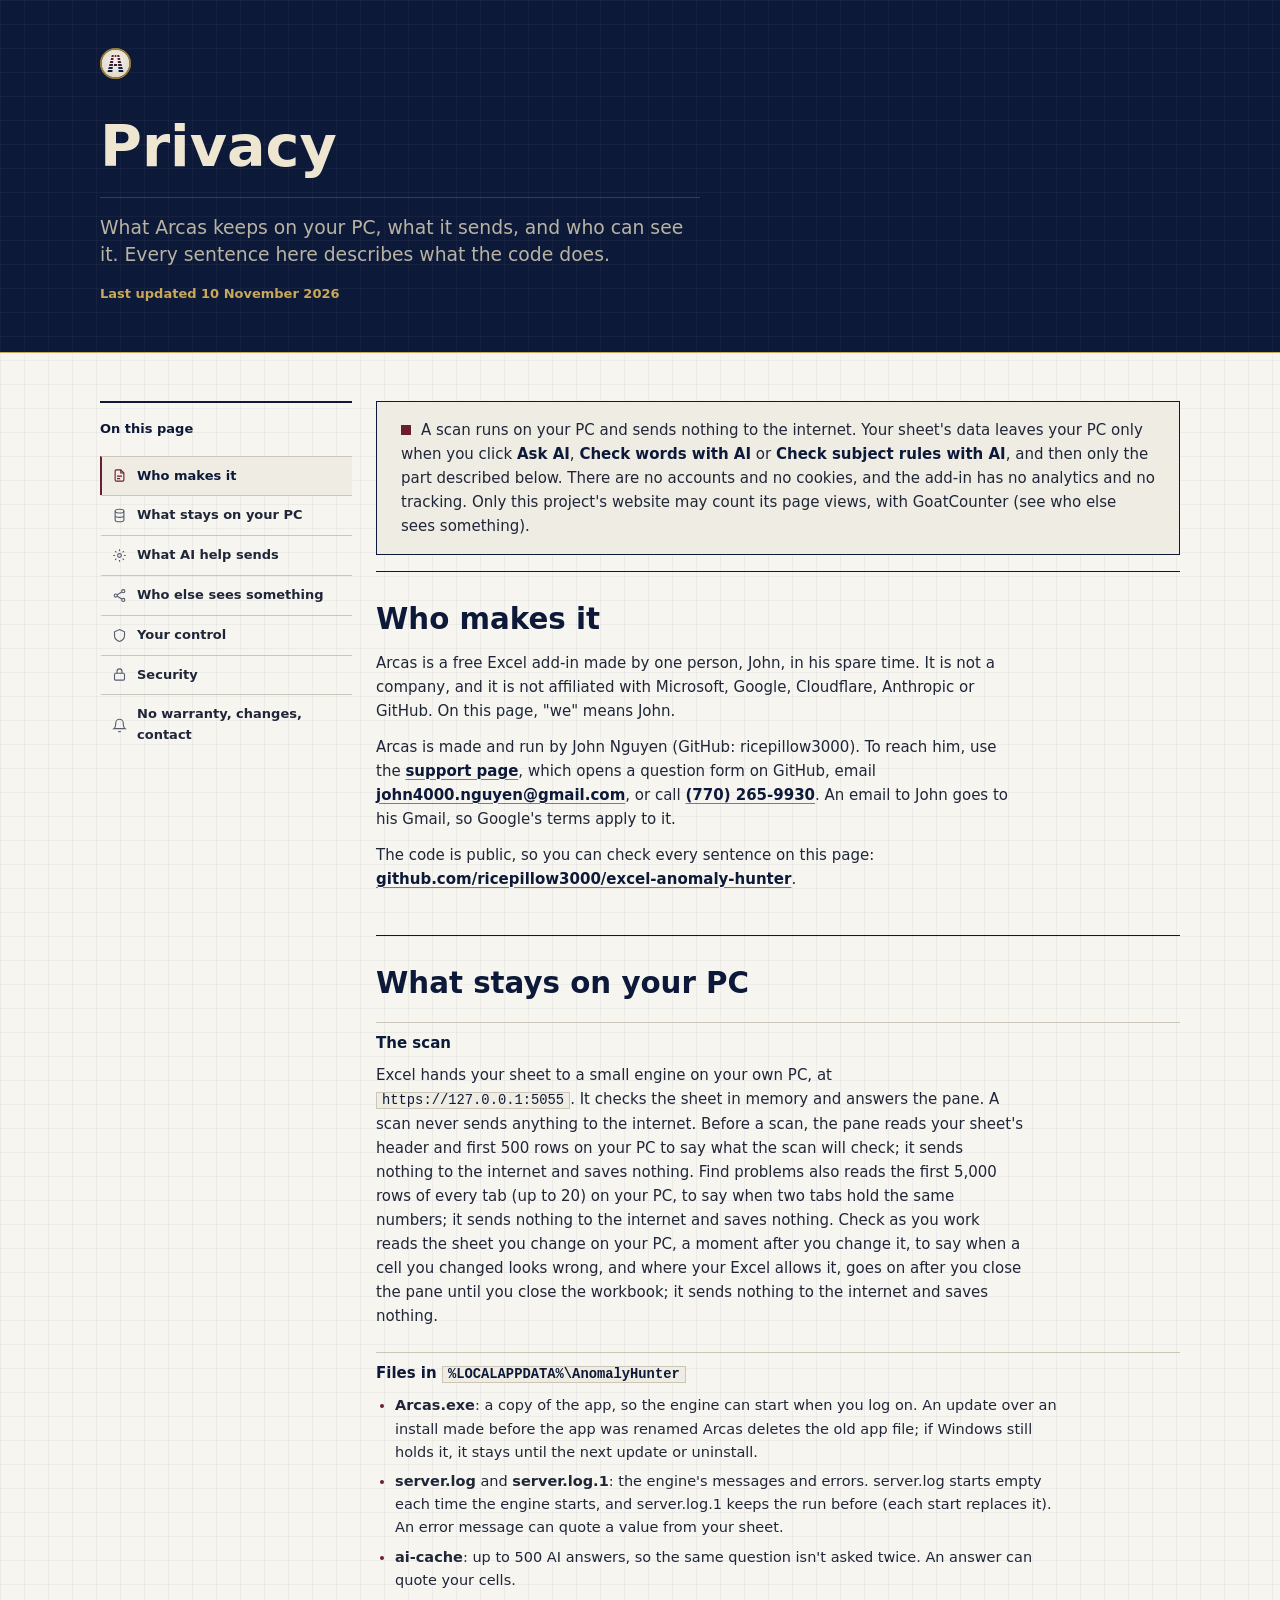
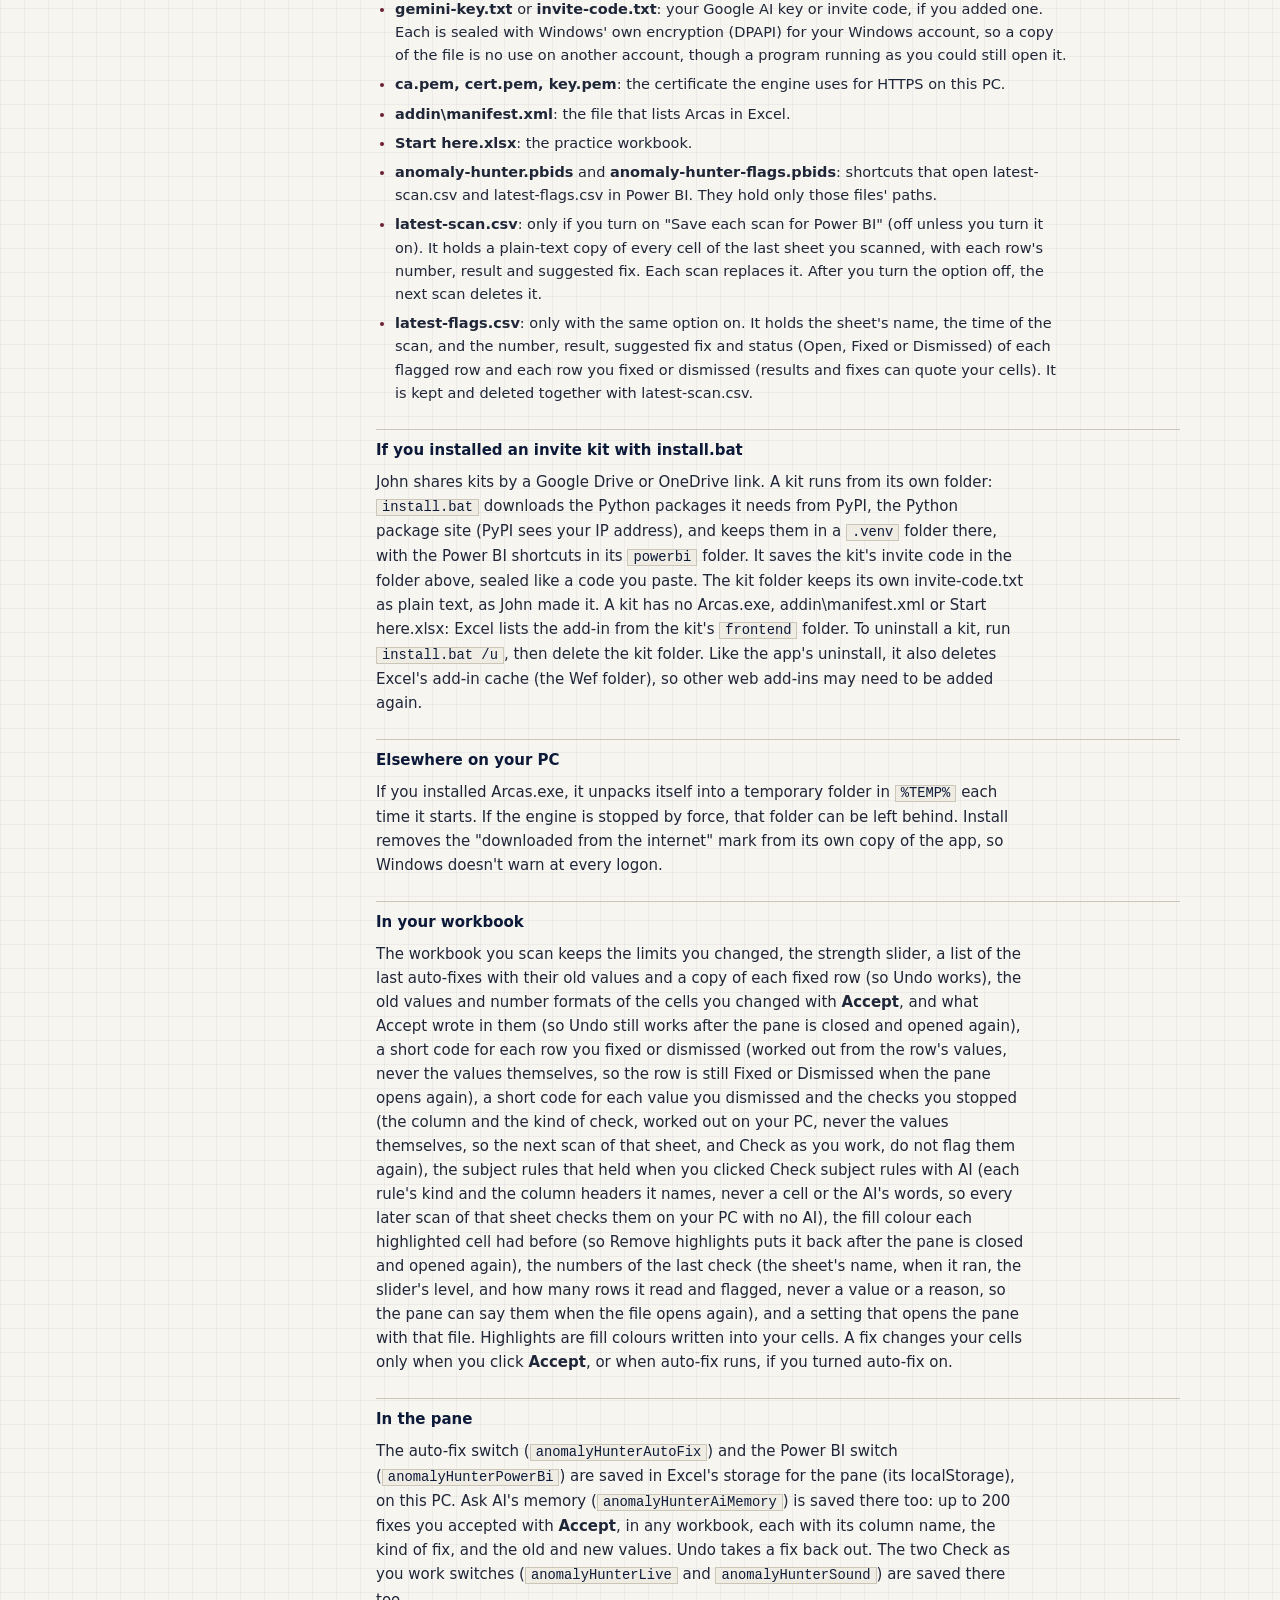
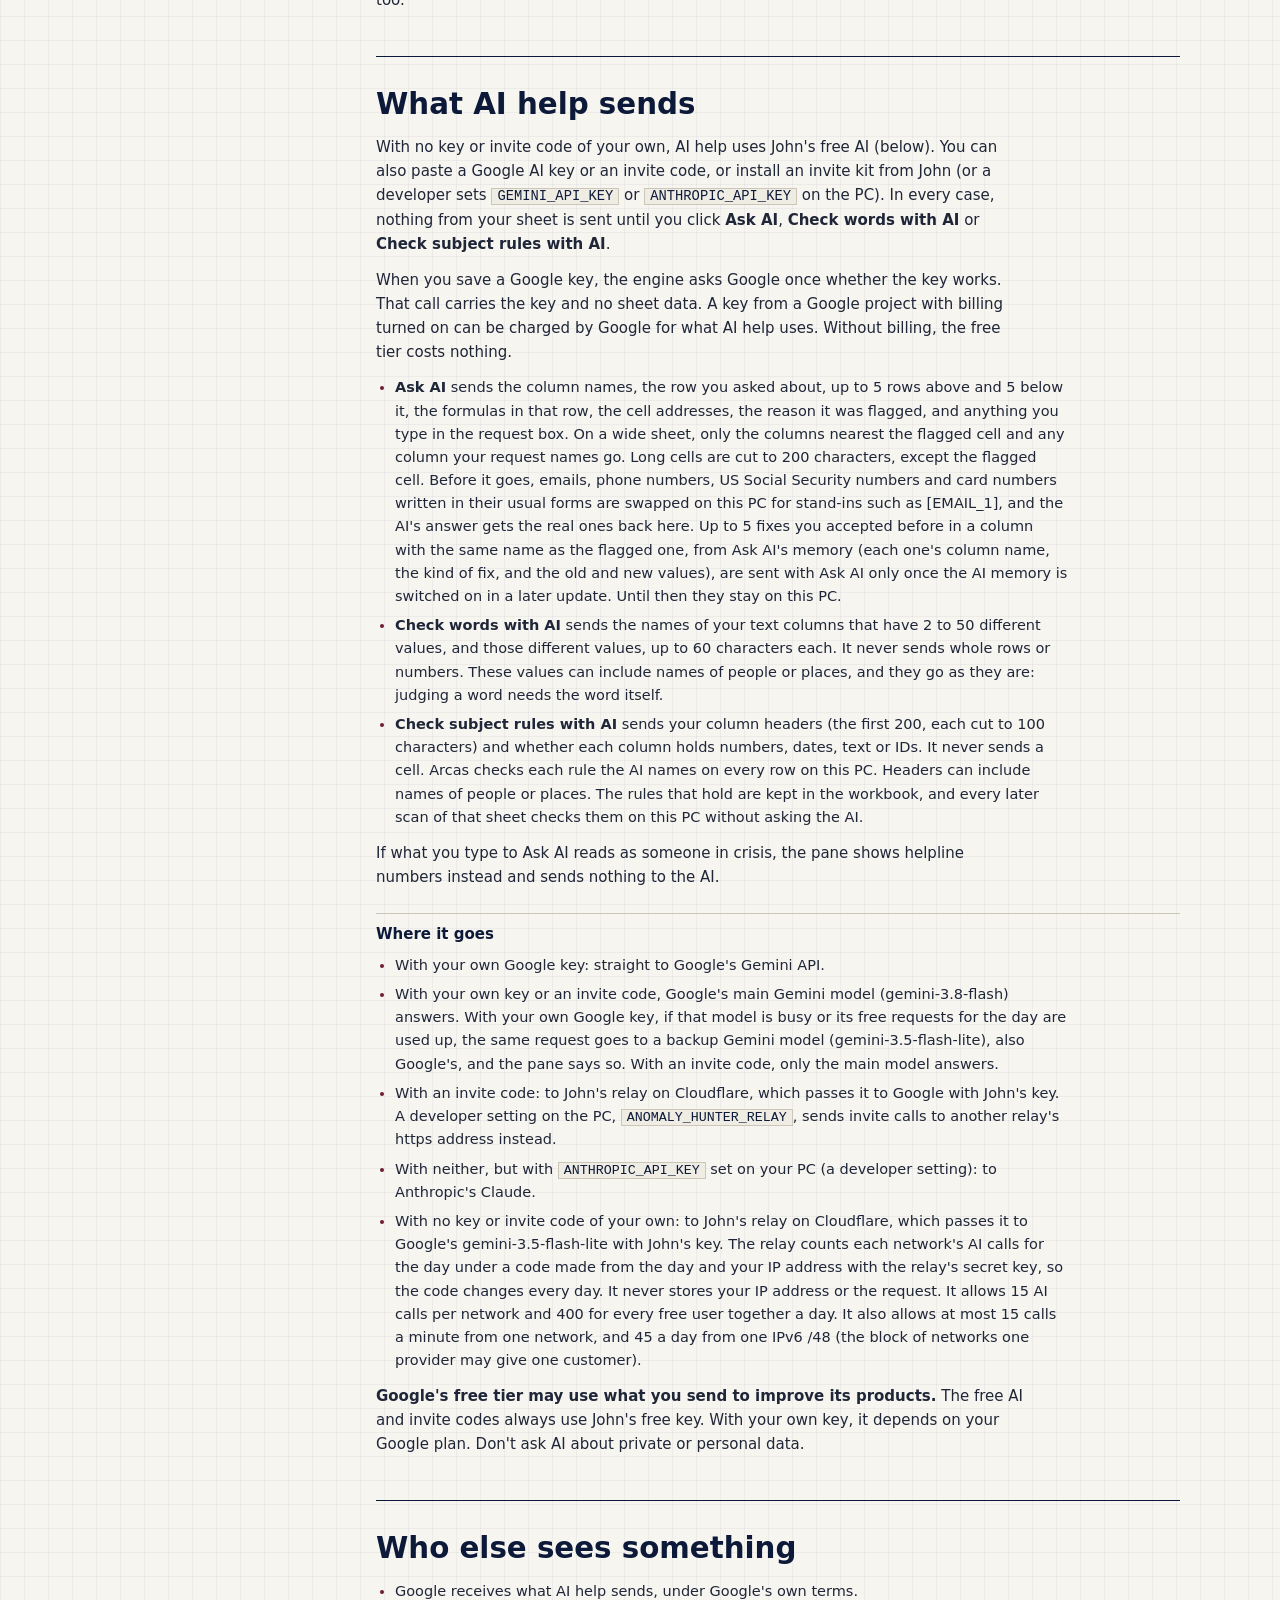
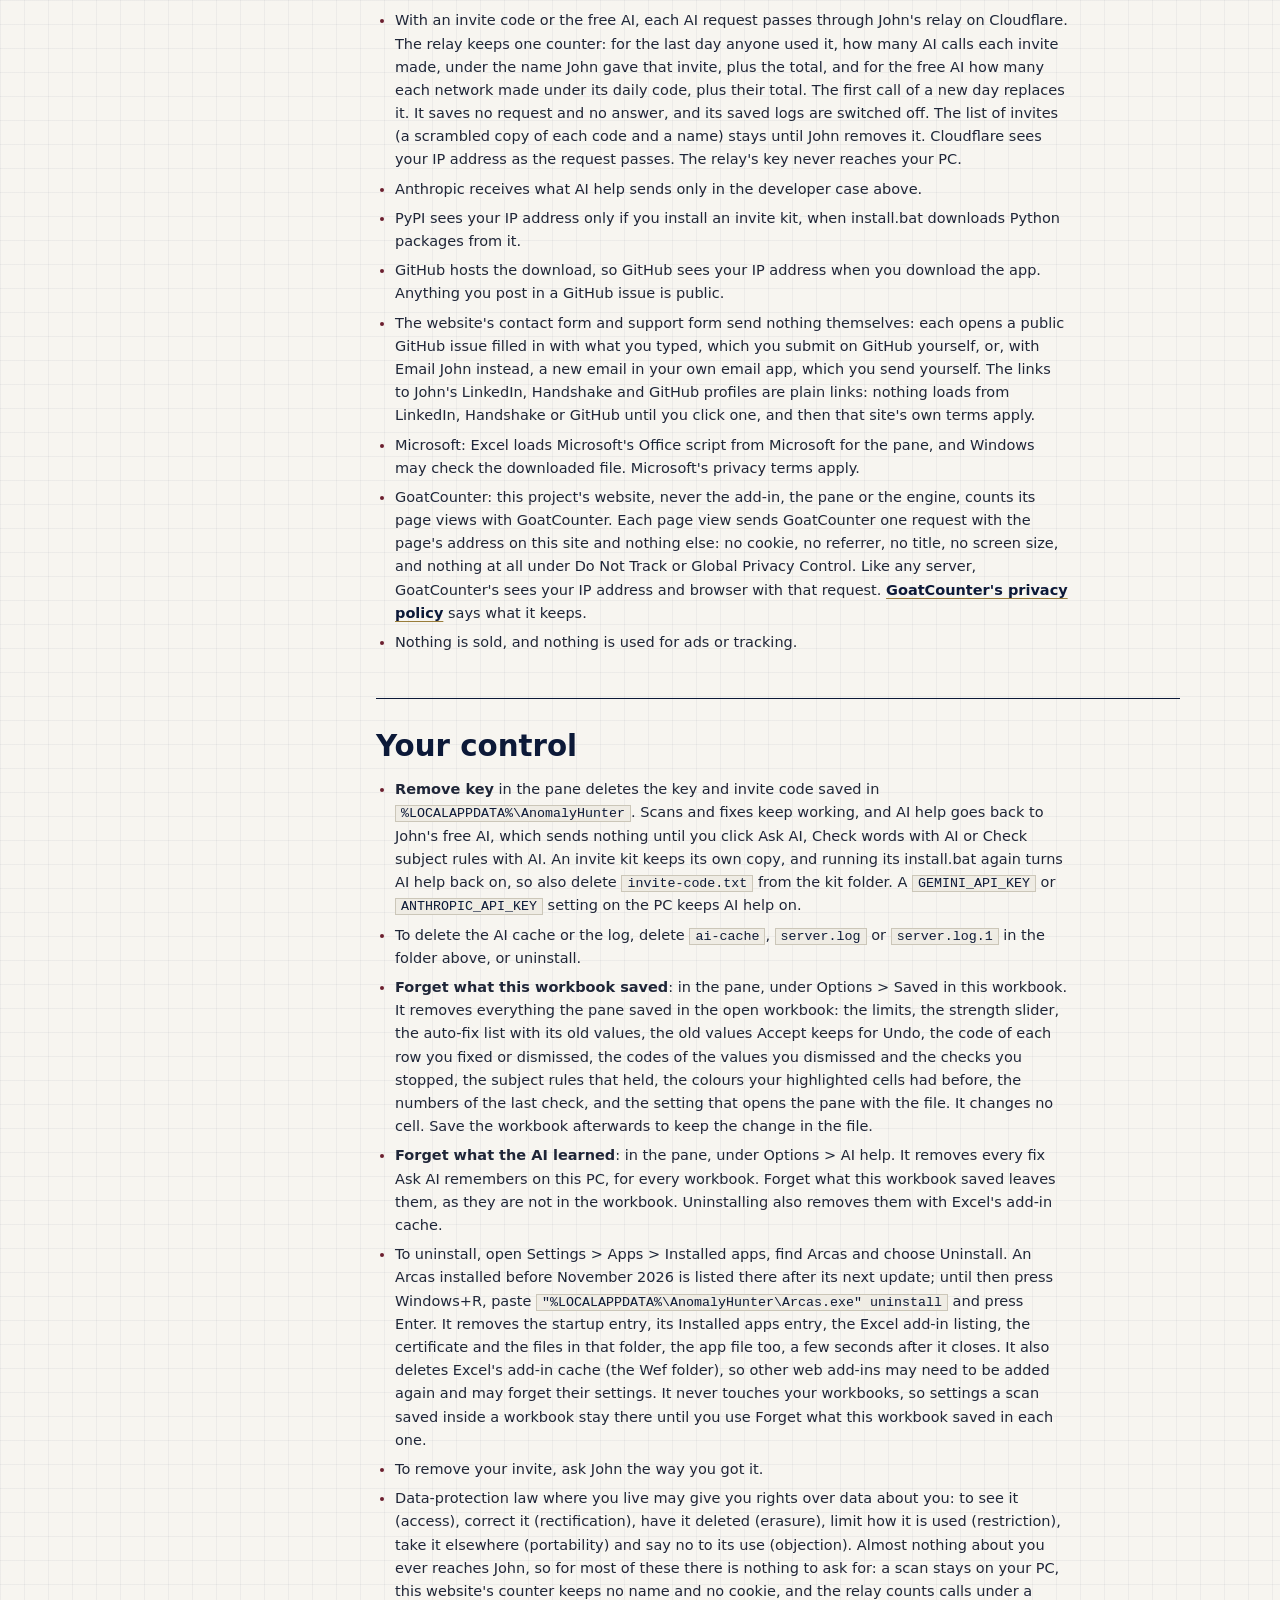
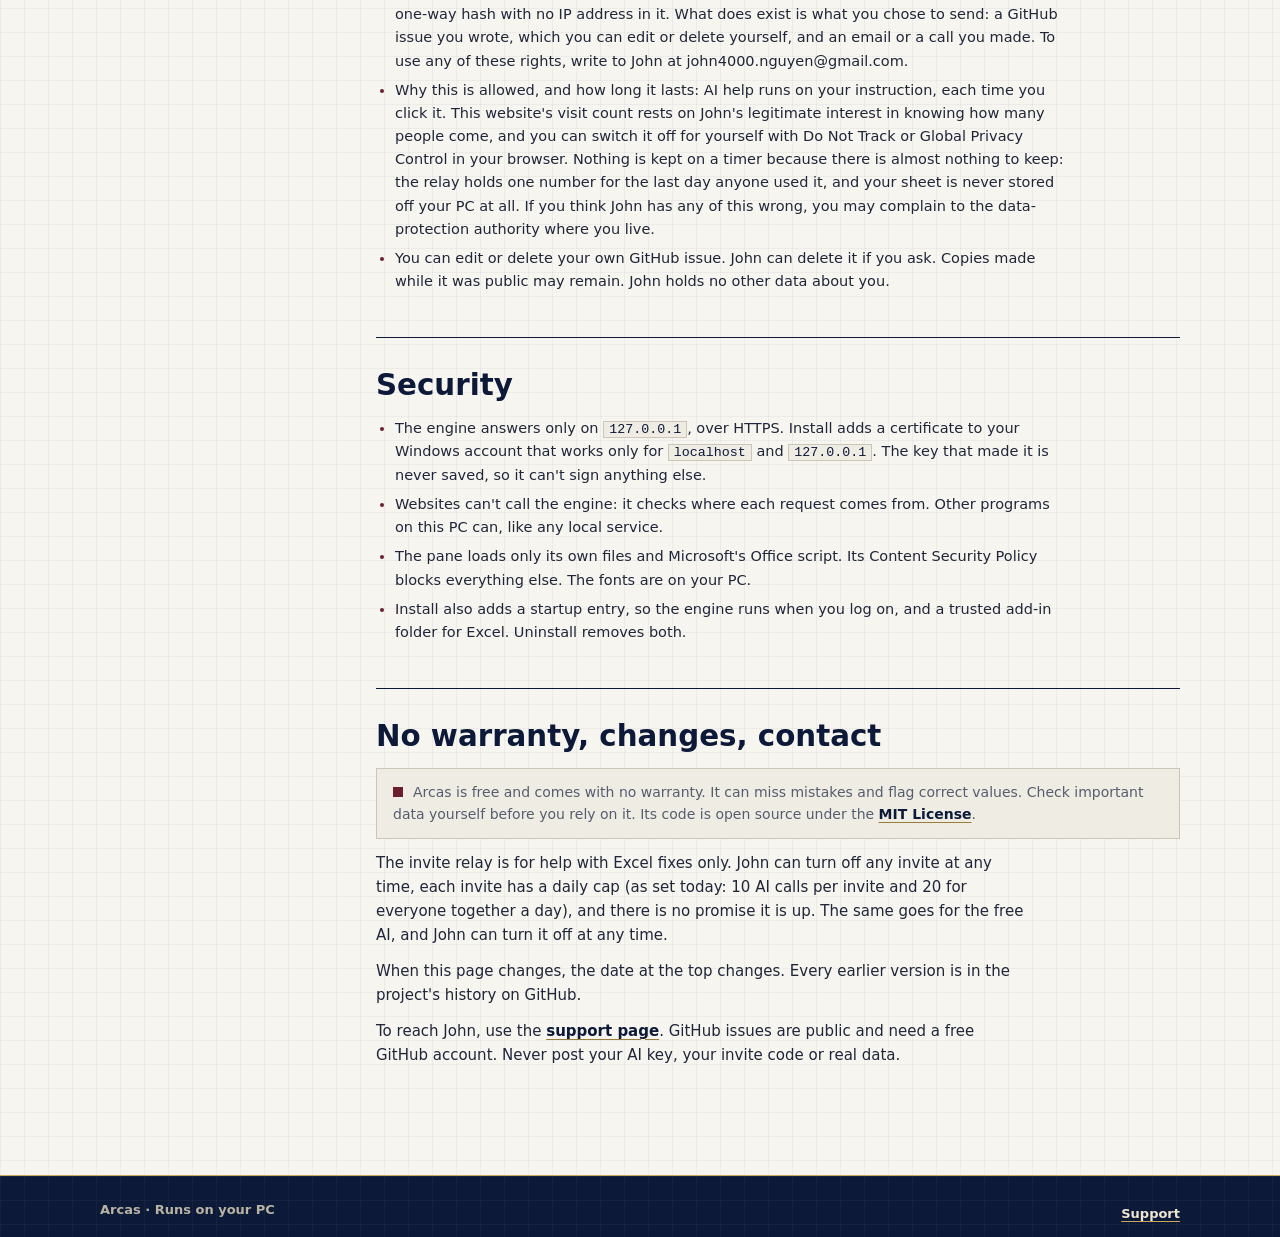
==== commit d88d4567: "Merge branch 'ah220-work' into claude/gifted-archimedes-hweblq" ====
--- a/frontend/privacy.html
+++ b/frontend/privacy.html
@@ -41,7 +41,7 @@
       <section id="collect">
         <h2>What stays on your PC</h2>
         <h3>The scan</h3>
-        <p>Excel hands your sheet to a small engine on your own PC, at <code>https://127.0.0.1:5055</code>. It checks the sheet in memory and answers the pane. A scan never sends anything to the internet. Before a scan, the pane reads your sheet's header and first 500 rows on your PC to say what the scan will check; it sends nothing to the internet and saves nothing. Find problems also reads the first 5,000 rows of every tab (up to 20) on your PC, to say when two tabs hold the same numbers; it sends nothing to the internet and saves nothing. Check as you work reads the sheet you change on your PC, a moment after you change it, to say when a cell you changed looks wrong; it sends nothing to the internet and saves nothing.</p>
+        <p>Excel hands your sheet to a small engine on your own PC, at <code>https://127.0.0.1:5055</code>. It checks the sheet in memory and answers the pane. A scan never sends anything to the internet. Before a scan, the pane reads your sheet's header and first 500 rows on your PC to say what the scan will check; it sends nothing to the internet and saves nothing. Find problems also reads the first 5,000 rows of every tab (up to 20) on your PC, to say when two tabs hold the same numbers; it sends nothing to the internet and saves nothing. Check as you work reads the sheet you change on your PC, a moment after you change it, to say when a cell you changed looks wrong, and where your Excel allows it, goes on after you close the pane until you close the workbook; it sends nothing to the internet and saves nothing.</p>
         <h3>Files in <code>%LOCALAPPDATA%\AnomalyHunter</code></h3>
         <ul>
           <li><strong>Arcas.exe</strong>: a copy of the app, so the engine can start when you log on. An update over an install made before the app was renamed Arcas deletes the old app file; if Windows still holds it, it stays until the next update or uninstall.</li>
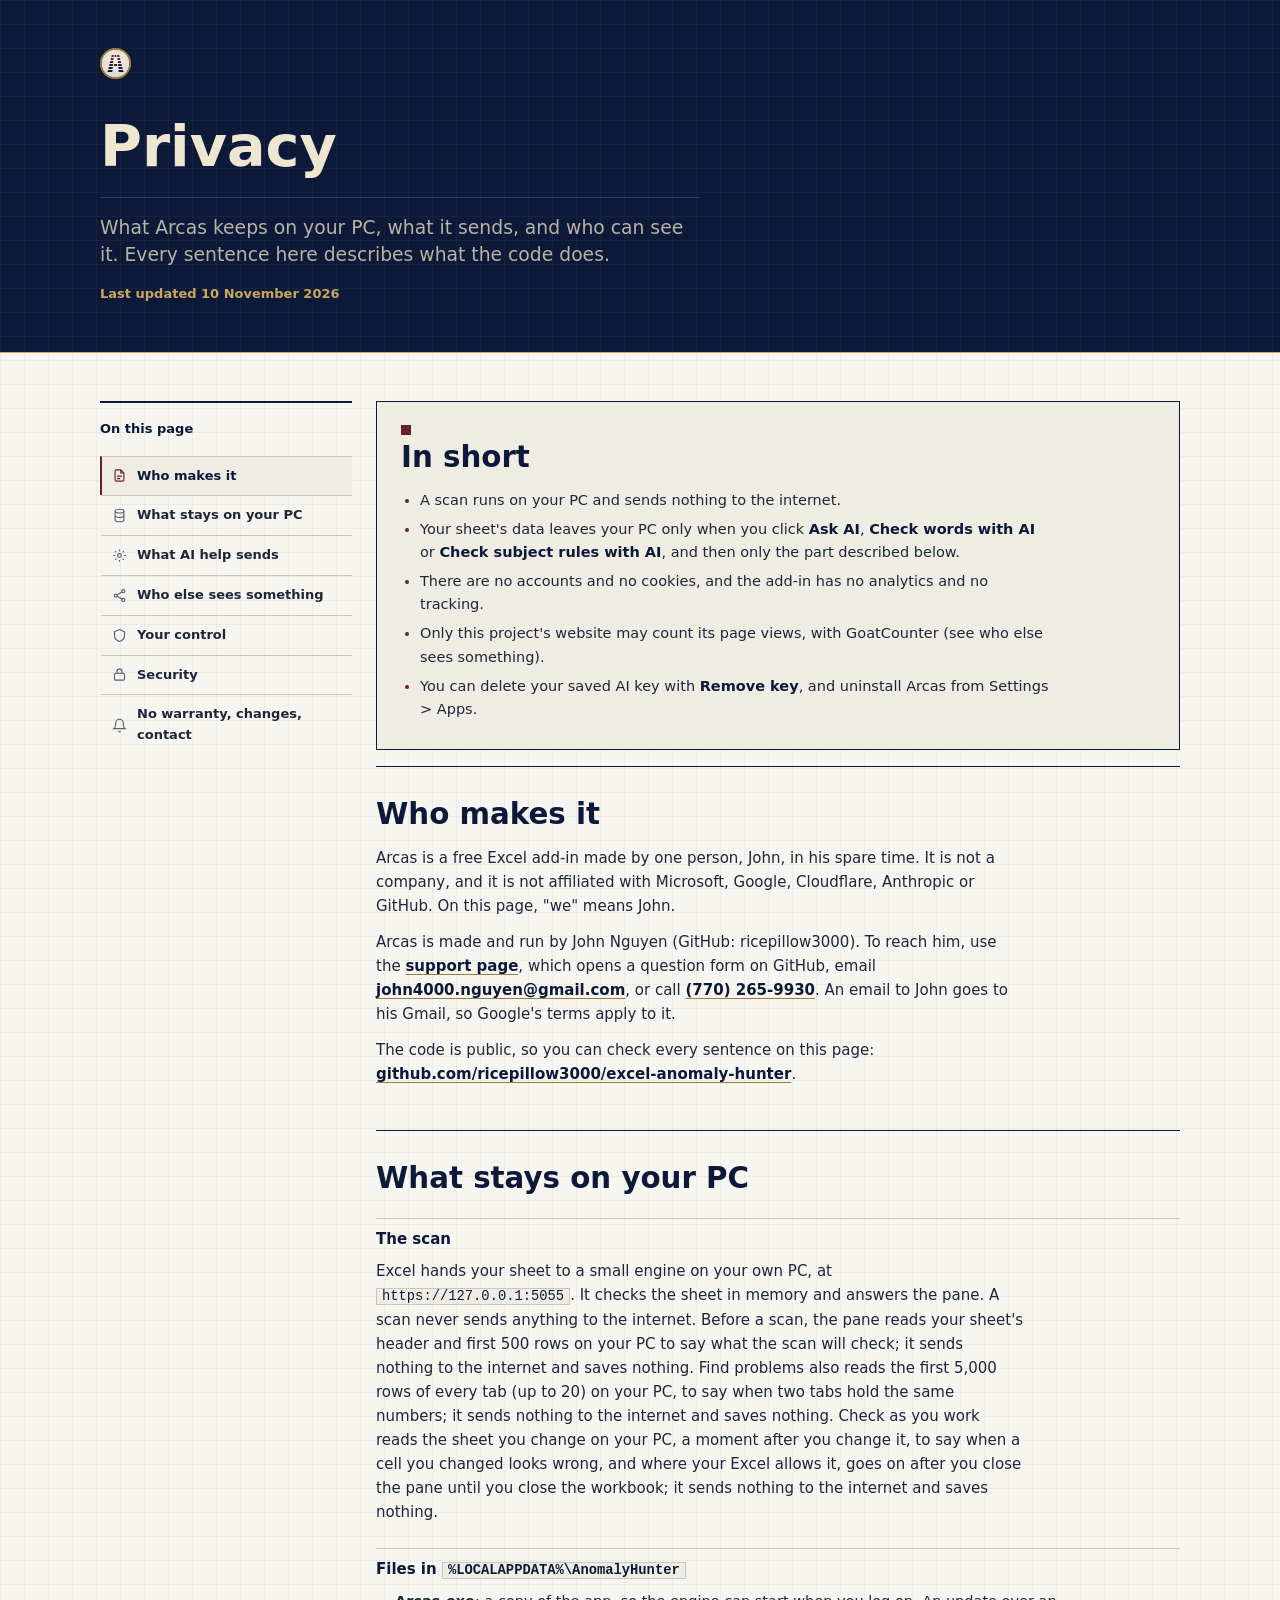
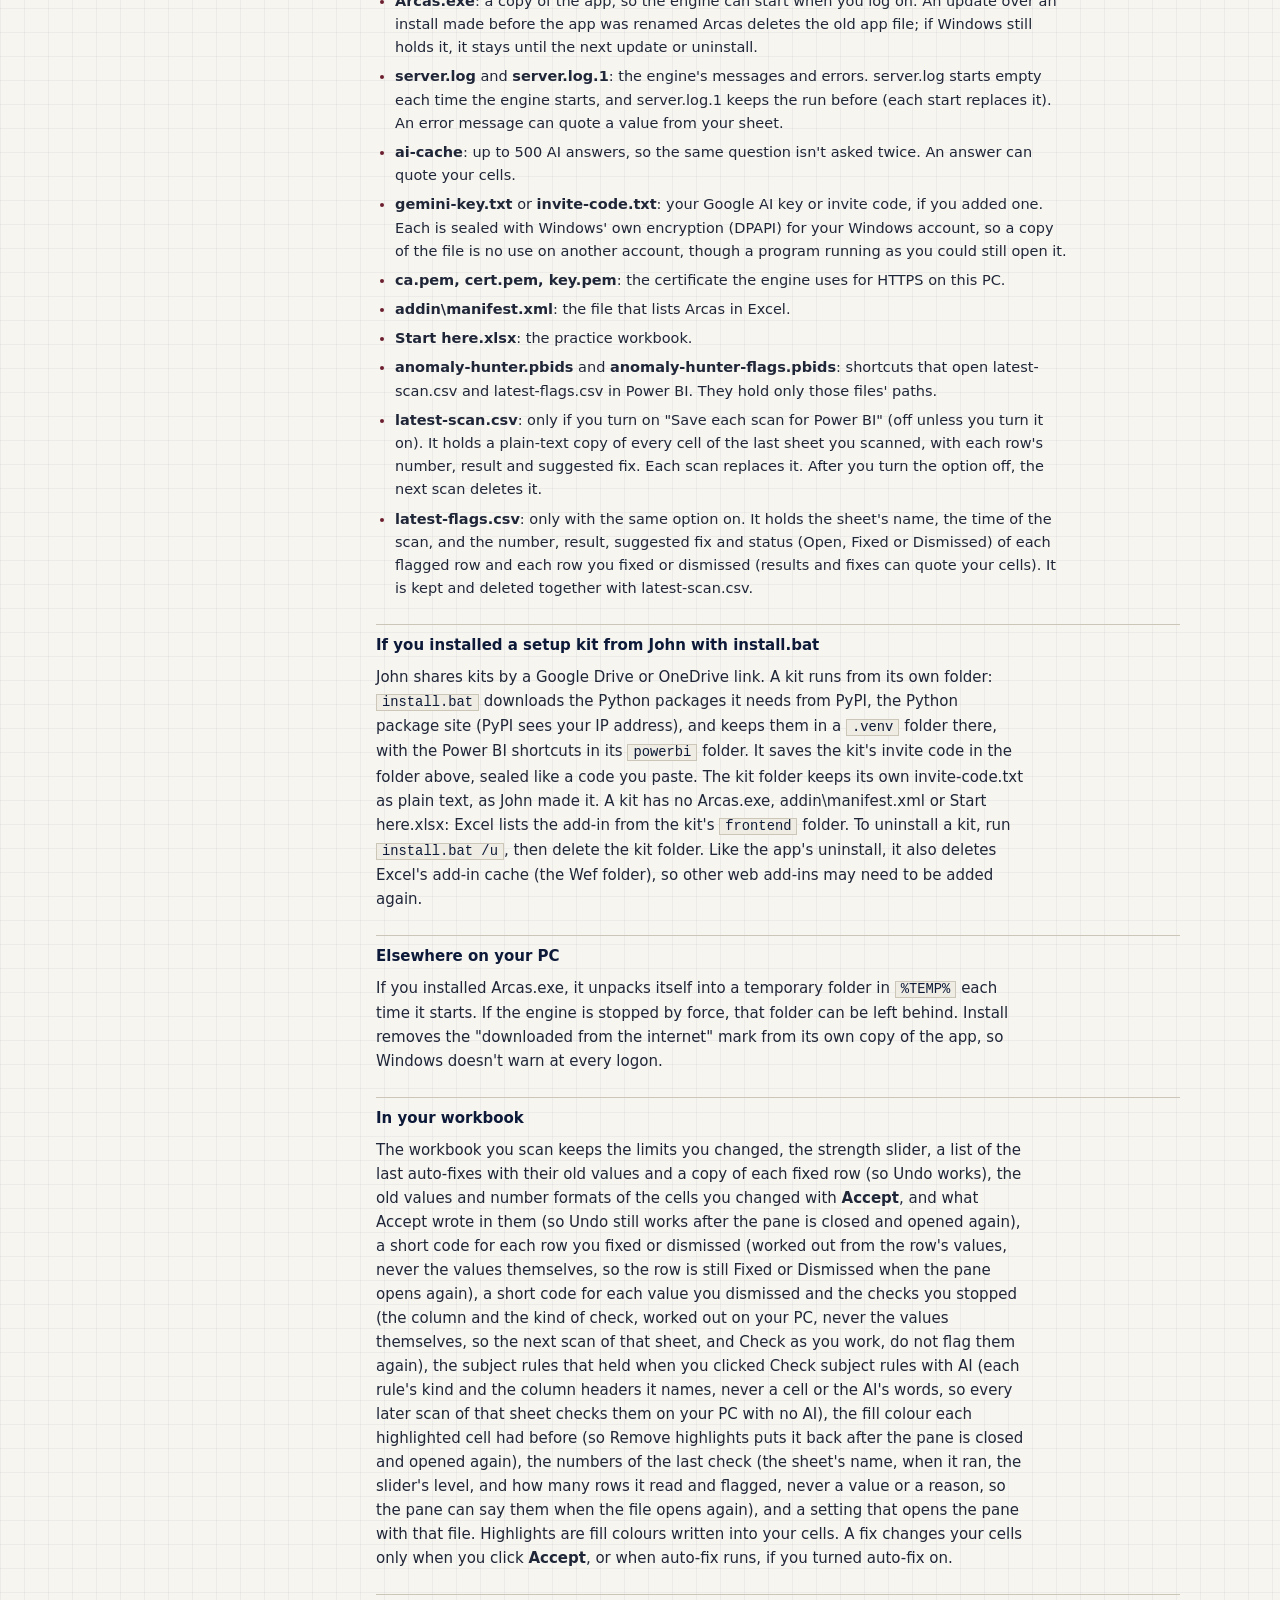
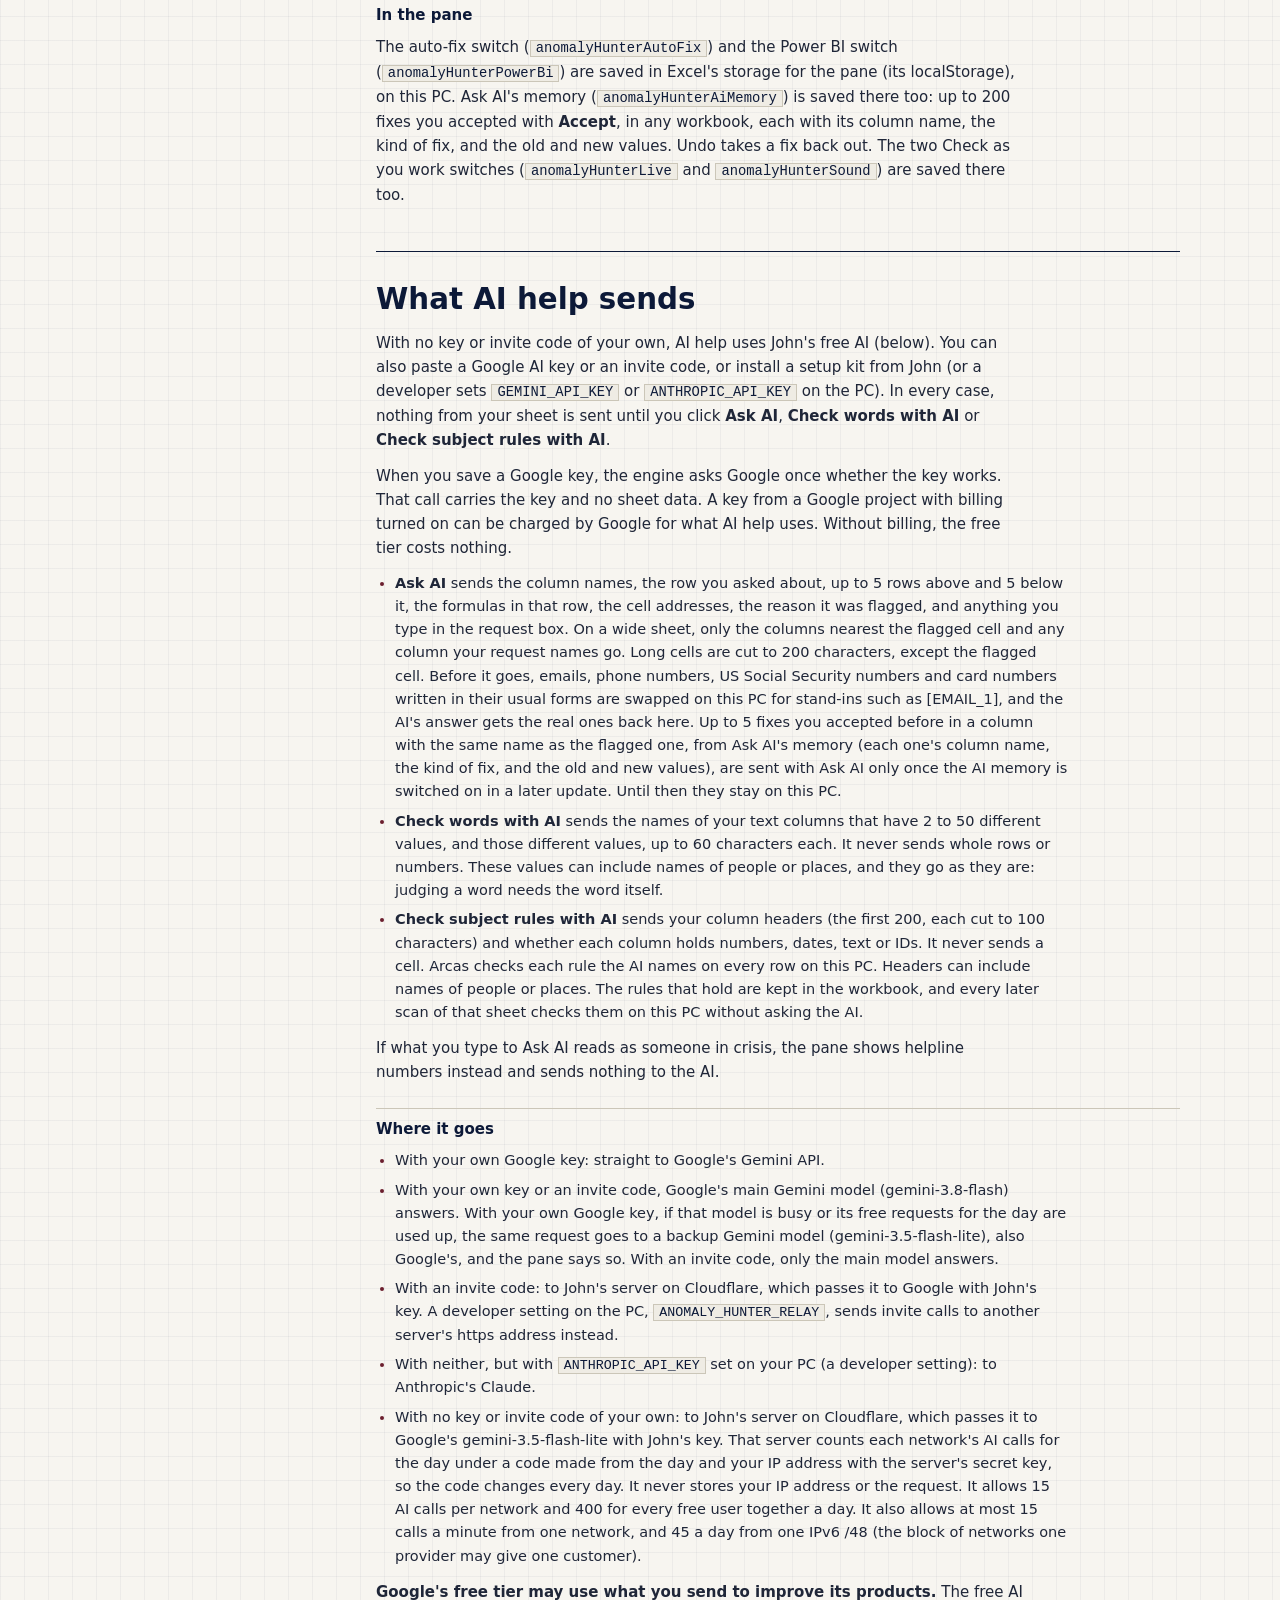
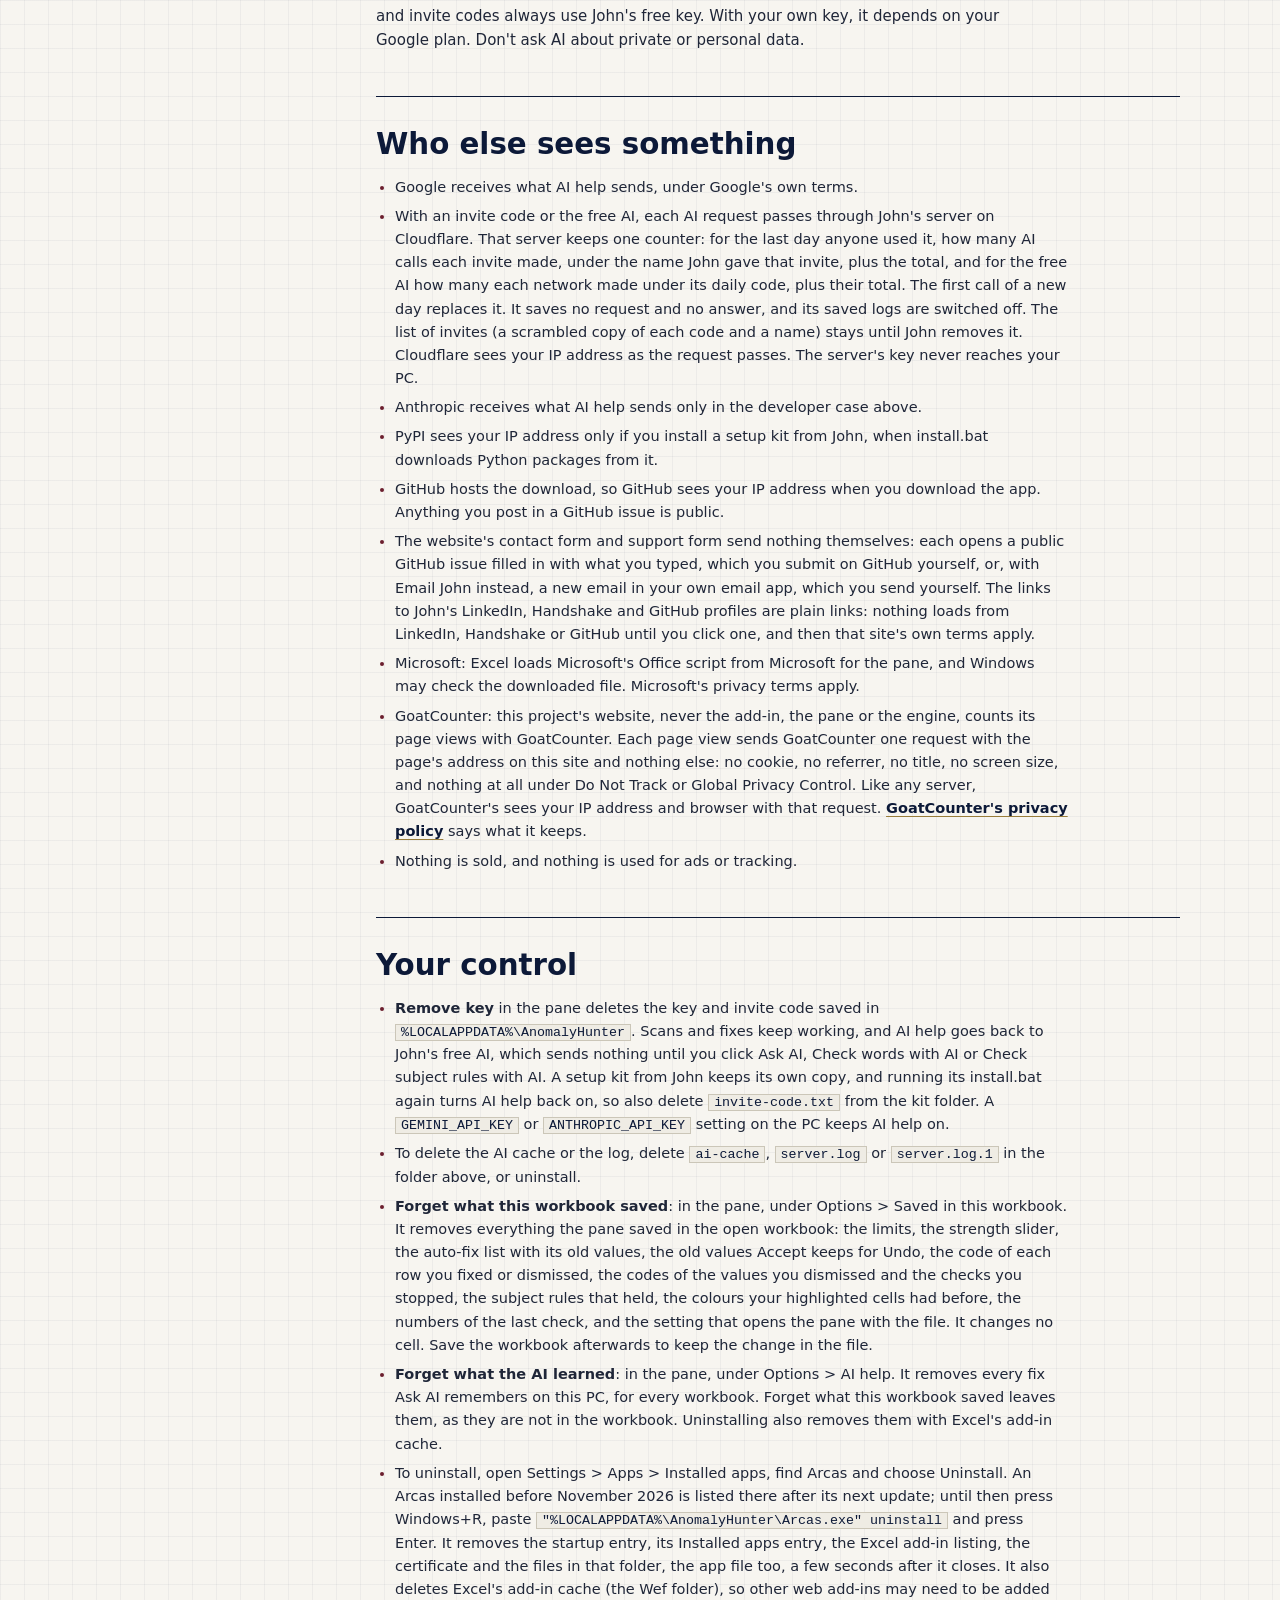
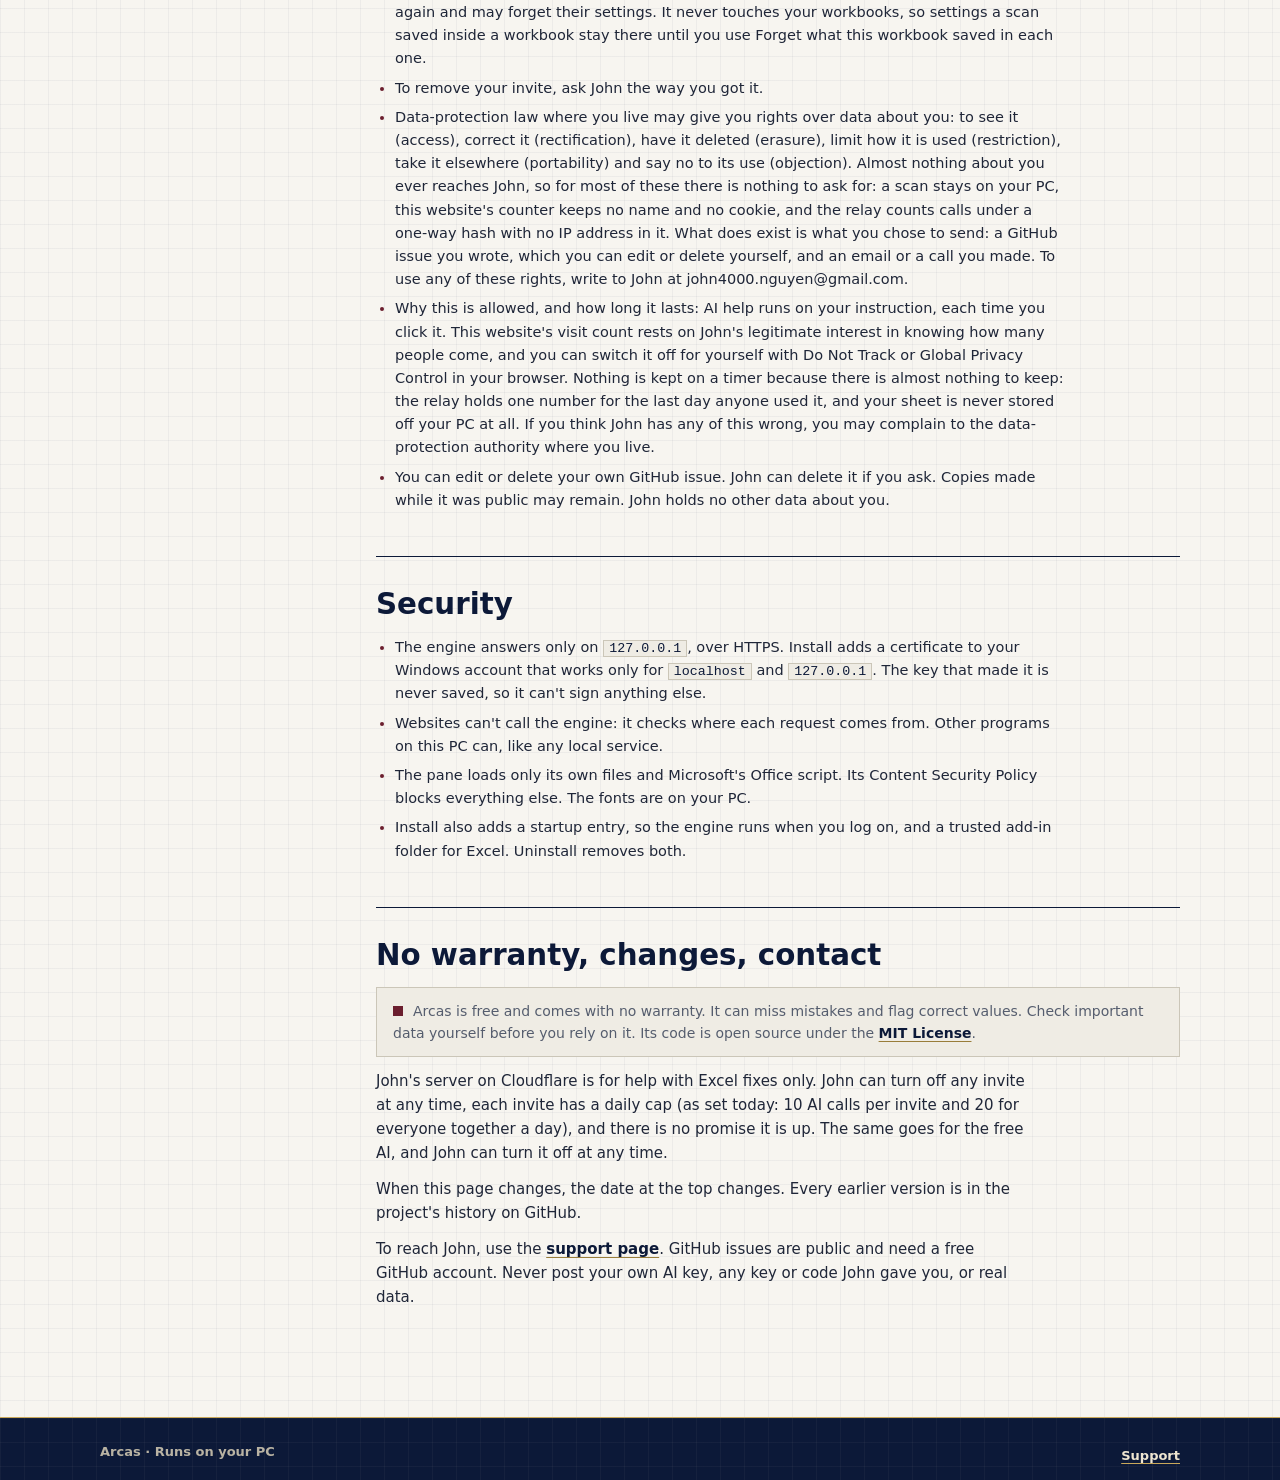
==== commit 00dde625: "AH-227: website UX fixes from the UX study (W-01 to W-35, P-37) W-01 the header's Download and W-02 " ====
--- a/frontend/privacy.html
+++ b/frontend/privacy.html
@@ -29,7 +29,16 @@
     </nav>
 
     <main class="doc">
-      <div class="tldr">A scan runs on your PC and sends nothing to the internet. Your sheet's data leaves your PC only when you click <strong>Ask AI</strong>, <strong>Check words with AI</strong> or <strong>Check subject rules with AI</strong>, and then only the part described below. There are no accounts and no cookies, and the add-in has no analytics and no tracking. Only this project's website may count its page views, with GoatCounter (see who else sees something).</div>
+      <div class="tldr">
+        <h2>In short</h2>
+        <ul>
+          <li>A scan runs on your PC and sends nothing to the internet.</li>
+          <li>Your sheet's data leaves your PC only when you click <strong>Ask AI</strong>, <strong>Check words with AI</strong> or <strong>Check subject rules with AI</strong>, and then only the part described below.</li>
+          <li>There are no accounts and no cookies, and the add-in has no analytics and no tracking.</li>
+          <li>Only this project's website may count its page views, with GoatCounter (see who else sees something).</li>
+          <li>You can delete your saved AI key with <strong>Remove key</strong>, and uninstall Arcas from Settings &gt; Apps.</li>
+        </ul>
+      </div>
 
       <section id="intro">
         <h2>Who makes it</h2>
@@ -55,7 +64,7 @@
           <li><strong>latest-scan.csv</strong>: only if you turn on "Save each scan for Power BI" (off unless you turn it on). It holds a plain-text copy of every cell of the last sheet you scanned, with each row's number, result and suggested fix. Each scan replaces it. After you turn the option off, the next scan deletes it.</li>
           <li><strong>latest-flags.csv</strong>: only with the same option on. It holds the sheet's name, the time of the scan, and the number, result, suggested fix and status (Open, Fixed or Dismissed) of each flagged row and each row you fixed or dismissed (results and fixes can quote your cells). It is kept and deleted together with latest-scan.csv.</li>
         </ul>
-        <h3>If you installed an invite kit with install.bat</h3>
+        <h3>If you installed a setup kit from John with install.bat</h3>
         <p>John shares kits by a Google Drive or OneDrive link. A kit runs from its own folder: <code>install.bat</code> downloads the Python packages it needs from PyPI, the Python package site (PyPI sees your IP address), and keeps them in a <code>.venv</code> folder there, with the Power BI shortcuts in its <code>powerbi</code> folder. It saves the kit's invite code in the folder above, sealed like a code you paste. The kit folder keeps its own invite-code.txt as plain text, as John made it. A kit has no Arcas.exe, addin\manifest.xml or Start here.xlsx: Excel lists the add-in from the kit's <code>frontend</code> folder. To uninstall a kit, run <code>install.bat /u</code>, then delete the kit folder. Like the app's uninstall, it also deletes Excel's add-in cache (the Wef folder), so other web add-ins may need to be added again.</p>
         <h3>Elsewhere on your PC</h3>
         <p>If you installed Arcas.exe, it unpacks itself into a temporary folder in <code>%TEMP%</code> each time it starts. If the engine is stopped by force, that folder can be left behind. Install removes the "downloaded from the internet" mark from its own copy of the app, so Windows doesn't warn at every logon.</p>
@@ -67,7 +76,7 @@
 
       <section id="use">
         <h2>What AI help sends</h2>
-        <p>With no key or invite code of your own, AI help uses John's free AI (below). You can also paste a Google AI key or an invite code, or install an invite kit from John (or a developer sets <code>GEMINI_API_KEY</code> or <code>ANTHROPIC_API_KEY</code> on the PC). In every case, nothing from your sheet is sent until you click <strong>Ask AI</strong>, <strong>Check words with AI</strong> or <strong>Check subject rules with AI</strong>.</p>
+        <p>With no key or invite code of your own, AI help uses John's free AI (below). You can also paste a Google AI key or an invite code, or install a setup kit from John (or a developer sets <code>GEMINI_API_KEY</code> or <code>ANTHROPIC_API_KEY</code> on the PC). In every case, nothing from your sheet is sent until you click <strong>Ask AI</strong>, <strong>Check words with AI</strong> or <strong>Check subject rules with AI</strong>.</p>
         <p>When you save a Google key, the engine asks Google once whether the key works. That call carries the key and no sheet data. A key from a Google project with billing turned on can be charged by Google for what AI help uses. Without billing, the free tier costs nothing.</p>
         <ul>
           <li><strong>Ask AI</strong> sends the column names, the row you asked about, up to 5 rows above and 5 below it, the formulas in that row, the cell addresses, the reason it was flagged, and anything you type in the request box. On a wide sheet, only the columns nearest the flagged cell and any column your request names go. Long cells are cut to 200 characters, except the flagged cell. Before it goes, emails, phone numbers, US Social Security numbers and card numbers written in their usual forms are swapped on this PC for stand-ins such as [EMAIL_1], and the AI's answer gets the real ones back here. Up to 5 fixes you accepted before in a column with the same name as the flagged one, from Ask AI's memory (each one's column name, the kind of fix, and the old and new values), are sent with Ask AI only once the AI memory is switched on in a later update. Until then they stay on this PC.</li>
@@ -79,9 +88,9 @@
         <ul>
           <li>With your own Google key: straight to Google's Gemini API.</li>
           <li>With your own key or an invite code, Google's main Gemini model (gemini-3.8-flash) answers. With your own Google key, if that model is busy or its free requests for the day are used up, the same request goes to a backup Gemini model (gemini-3.5-flash-lite), also Google's, and the pane says so. With an invite code, only the main model answers.</li>
-          <li>With an invite code: to John's relay on Cloudflare, which passes it to Google with John's key. A developer setting on the PC, <code>ANOMALY_HUNTER_RELAY</code>, sends invite calls to another relay's https address instead.</li>
+          <li>With an invite code: to John's server on Cloudflare, which passes it to Google with John's key. A developer setting on the PC, <code>ANOMALY_HUNTER_RELAY</code>, sends invite calls to another server's https address instead.</li>
           <li>With neither, but with <code>ANTHROPIC_API_KEY</code> set on your PC (a developer setting): to Anthropic's Claude.</li>
-          <li>With no key or invite code of your own: to John's relay on Cloudflare, which passes it to Google's gemini-3.5-flash-lite with John's key. The relay counts each network's AI calls for the day under a code made from the day and your IP address with the relay's secret key, so the code changes every day. It never stores your IP address or the request. It allows 15 AI calls per network and 400 for every free user together a day. It also allows at most 15 calls a minute from one network, and 45 a day from one IPv6 /48 (the block of networks one provider may give one customer).</li>
+          <li>With no key or invite code of your own: to John's server on Cloudflare, which passes it to Google's gemini-3.5-flash-lite with John's key. That server counts each network's AI calls for the day under a code made from the day and your IP address with the server's secret key, so the code changes every day. It never stores your IP address or the request. It allows 15 AI calls per network and 400 for every free user together a day. It also allows at most 15 calls a minute from one network, and 45 a day from one IPv6 /48 (the block of networks one provider may give one customer).</li>
         </ul>
         <p><strong>Google's free tier may use what you send to improve its products.</strong> The free AI and invite codes always use John's free key. With your own key, it depends on your Google plan. Don't ask AI about private or personal data.</p>
       </section>
@@ -90,9 +99,9 @@
         <h2>Who else sees something</h2>
         <ul>
           <li>Google receives what AI help sends, under Google's own terms.</li>
-          <li>With an invite code or the free AI, each AI request passes through John's relay on Cloudflare. The relay keeps one counter: for the last day anyone used it, how many AI calls each invite made, under the name John gave that invite, plus the total, and for the free AI how many each network made under its daily code, plus their total. The first call of a new day replaces it. It saves no request and no answer, and its saved logs are switched off. The list of invites (a scrambled copy of each code and a name) stays until John removes it. Cloudflare sees your IP address as the request passes. The relay's key never reaches your PC.</li>
+          <li>With an invite code or the free AI, each AI request passes through John's server on Cloudflare. That server keeps one counter: for the last day anyone used it, how many AI calls each invite made, under the name John gave that invite, plus the total, and for the free AI how many each network made under its daily code, plus their total. The first call of a new day replaces it. It saves no request and no answer, and its saved logs are switched off. The list of invites (a scrambled copy of each code and a name) stays until John removes it. Cloudflare sees your IP address as the request passes. The server's key never reaches your PC.</li>
           <li>Anthropic receives what AI help sends only in the developer case above.</li>
-          <li>PyPI sees your IP address only if you install an invite kit, when install.bat downloads Python packages from it.</li>
+          <li>PyPI sees your IP address only if you install a setup kit from John, when install.bat downloads Python packages from it.</li>
           <li>GitHub hosts the download, so GitHub sees your IP address when you download the app. Anything you post in a GitHub issue is public.</li>
           <li>The website's contact form and support form send nothing themselves: each opens a public GitHub issue filled in with what you typed, which you submit on GitHub yourself, or, with Email John instead, a new email in your own email app, which you send yourself. The links to John's LinkedIn, Handshake and GitHub profiles are plain links: nothing loads from LinkedIn, Handshake or GitHub until you click one, and then that site's own terms apply.</li>
           <li>Microsoft: Excel loads Microsoft's Office script from Microsoft for the pane, and Windows may check the downloaded file. Microsoft's privacy terms apply.</li>
@@ -104,7 +113,7 @@
       <section id="rights">
         <h2>Your control</h2>
         <ul>
-          <li><strong>Remove key</strong> in the pane deletes the key and invite code saved in <code>%LOCALAPPDATA%\AnomalyHunter</code>. Scans and fixes keep working, and AI help goes back to John's free AI, which sends nothing until you click Ask AI, Check words with AI or Check subject rules with AI. An invite kit keeps its own copy, and running its install.bat again turns AI help back on, so also delete <code>invite-code.txt</code> from the kit folder. A <code>GEMINI_API_KEY</code> or <code>ANTHROPIC_API_KEY</code> setting on the PC keeps AI help on.</li>
+          <li><strong>Remove key</strong> in the pane deletes the key and invite code saved in <code>%LOCALAPPDATA%\AnomalyHunter</code>. Scans and fixes keep working, and AI help goes back to John's free AI, which sends nothing until you click Ask AI, Check words with AI or Check subject rules with AI. A setup kit from John keeps its own copy, and running its install.bat again turns AI help back on, so also delete <code>invite-code.txt</code> from the kit folder. A <code>GEMINI_API_KEY</code> or <code>ANTHROPIC_API_KEY</code> setting on the PC keeps AI help on.</li>
           <li>To delete the AI cache or the log, delete <code>ai-cache</code>, <code>server.log</code> or <code>server.log.1</code> in the folder above, or uninstall.</li>
           <li><strong>Forget what this workbook saved</strong>: in the pane, under Options &gt; Saved in this workbook. It removes everything the pane saved in the open workbook: the limits, the strength slider, the auto-fix list with its old values, the old values Accept keeps for Undo, the code of each row you fixed or dismissed, the codes of the values you dismissed and the checks you stopped, the subject rules that held, the colours your highlighted cells had before, the numbers of the last check, and the setting that opens the pane with the file. It changes no cell. Save the workbook afterwards to keep the change in the file.</li>
           <li><strong>Forget what the AI learned</strong>: in the pane, under Options &gt; AI help. It removes every fix Ask AI remembers on this PC, for every workbook. Forget what this workbook saved leaves them, as they are not in the workbook. Uninstalling also removes them with Excel's add-in cache.</li>
@@ -129,9 +138,9 @@
       <section id="changes">
         <h2>No warranty, changes, contact</h2>
         <div class="callout">Arcas is free and comes with no warranty. It can miss mistakes and flag correct values. Check important data yourself before you rely on it. Its code is open source under the <a href="https://github.com/ricepillow3000/excel-anomaly-hunter/blob/main/LICENSE" target="_blank" rel="noopener">MIT License</a>.</div>
-        <p>The invite relay is for help with Excel fixes only. John can turn off any invite at any time, each invite has a daily cap (as set today: 10 AI calls per invite and 20 for everyone together a day), and there is no promise it is up. The same goes for the free AI, and John can turn it off at any time.</p>
+        <p>John's server on Cloudflare is for help with Excel fixes only. John can turn off any invite at any time, each invite has a daily cap (as set today: 10 AI calls per invite and 20 for everyone together a day), and there is no promise it is up. The same goes for the free AI, and John can turn it off at any time.</p>
         <p>When this page changes, the date at the top changes. Every earlier version is in the project's history on GitHub.</p>
-        <p>To reach John, use the <a href="support.html">support page</a>. GitHub issues are public and need a free GitHub account. Never post your AI key, your invite code or real data.</p>
+        <p>To reach John, use the <a href="support.html">support page</a>. GitHub issues are public and need a free GitHub account. Never post your own AI key, any key or code John gave you, or real data.</p>
       </section>
     </main>
   </div>
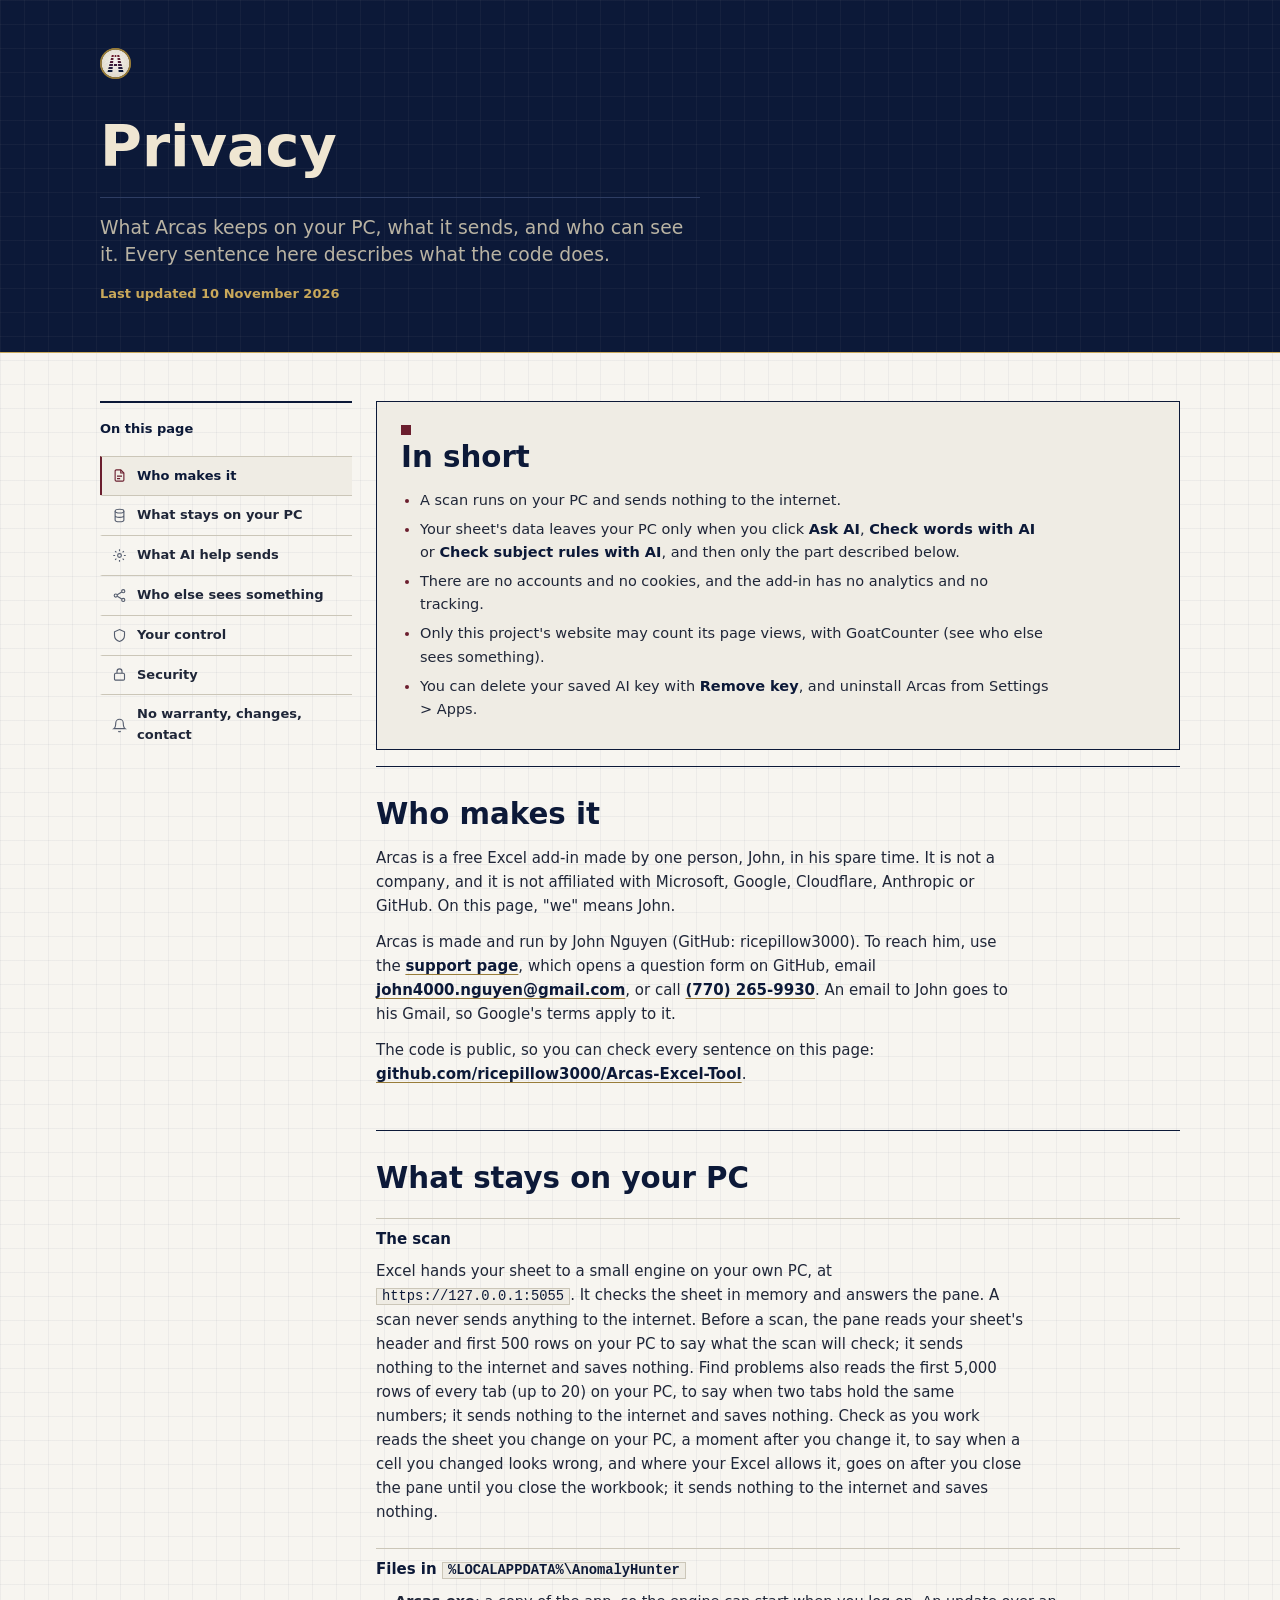
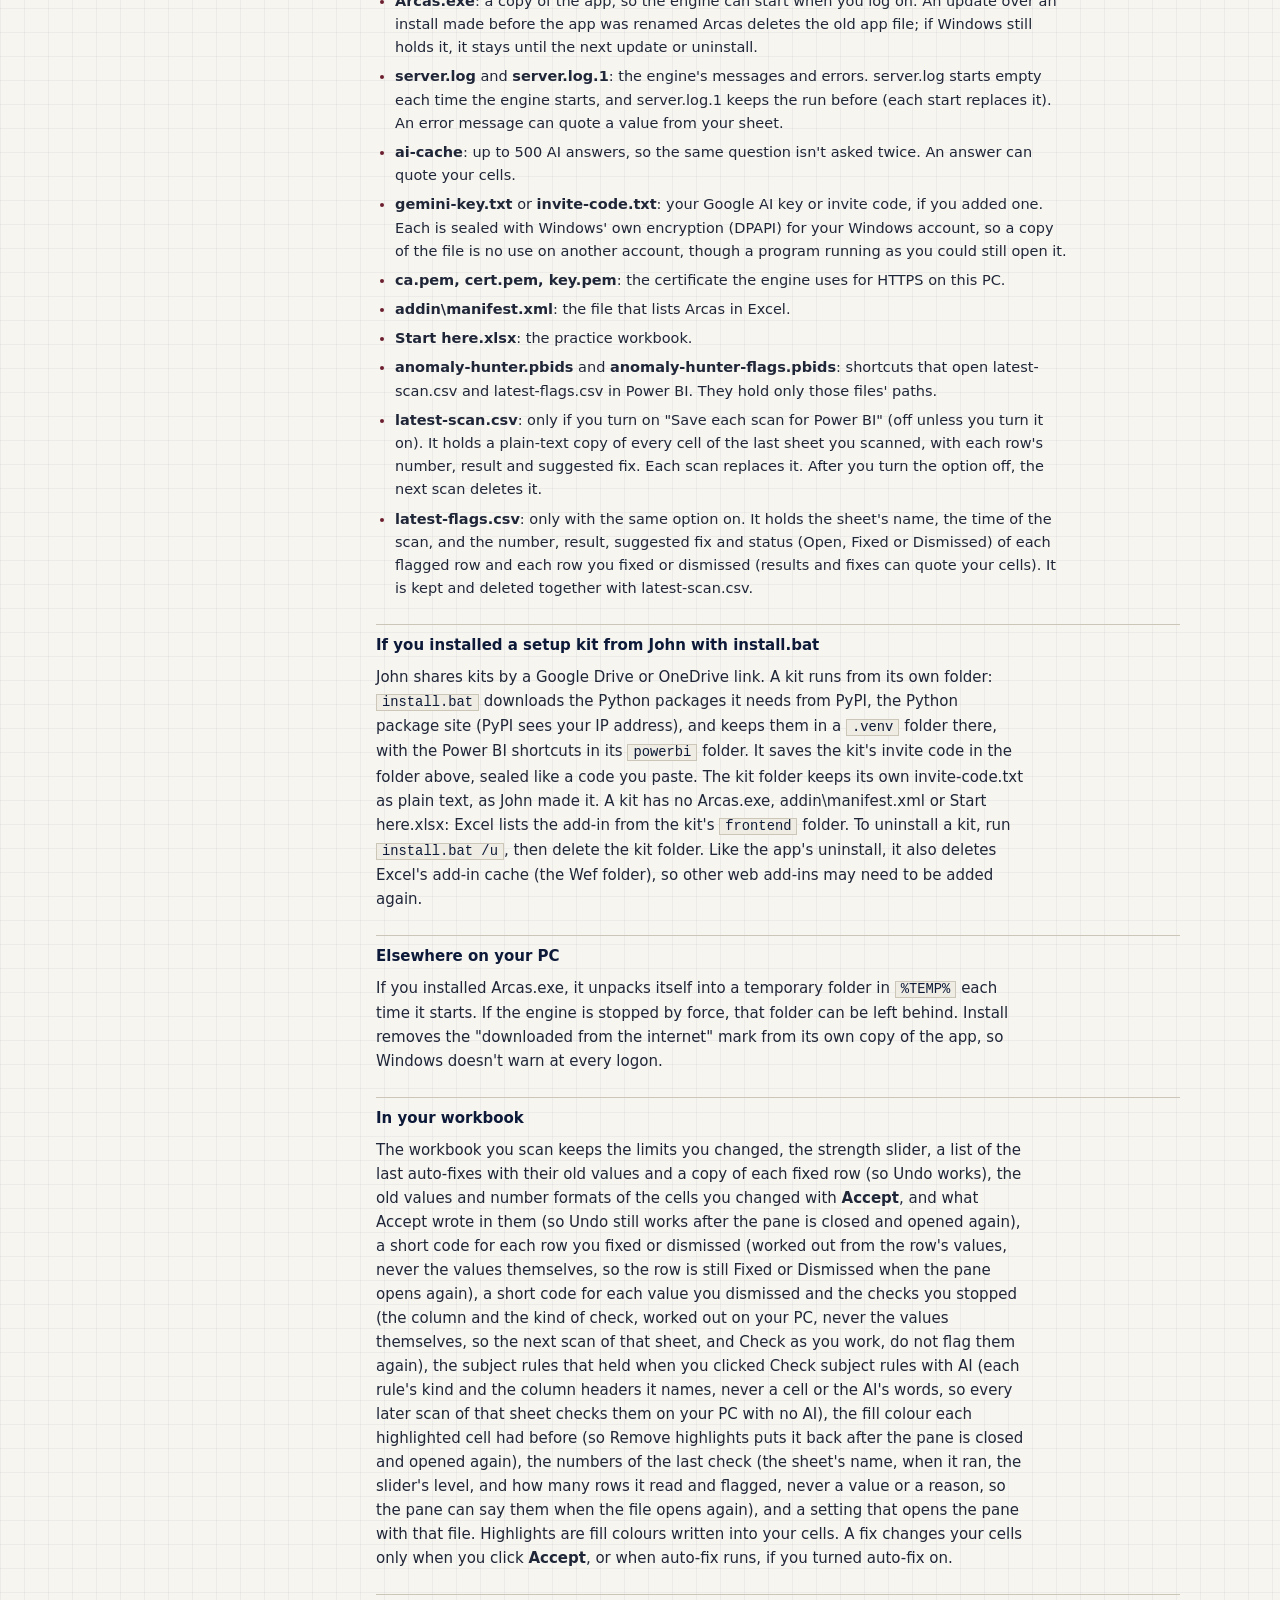
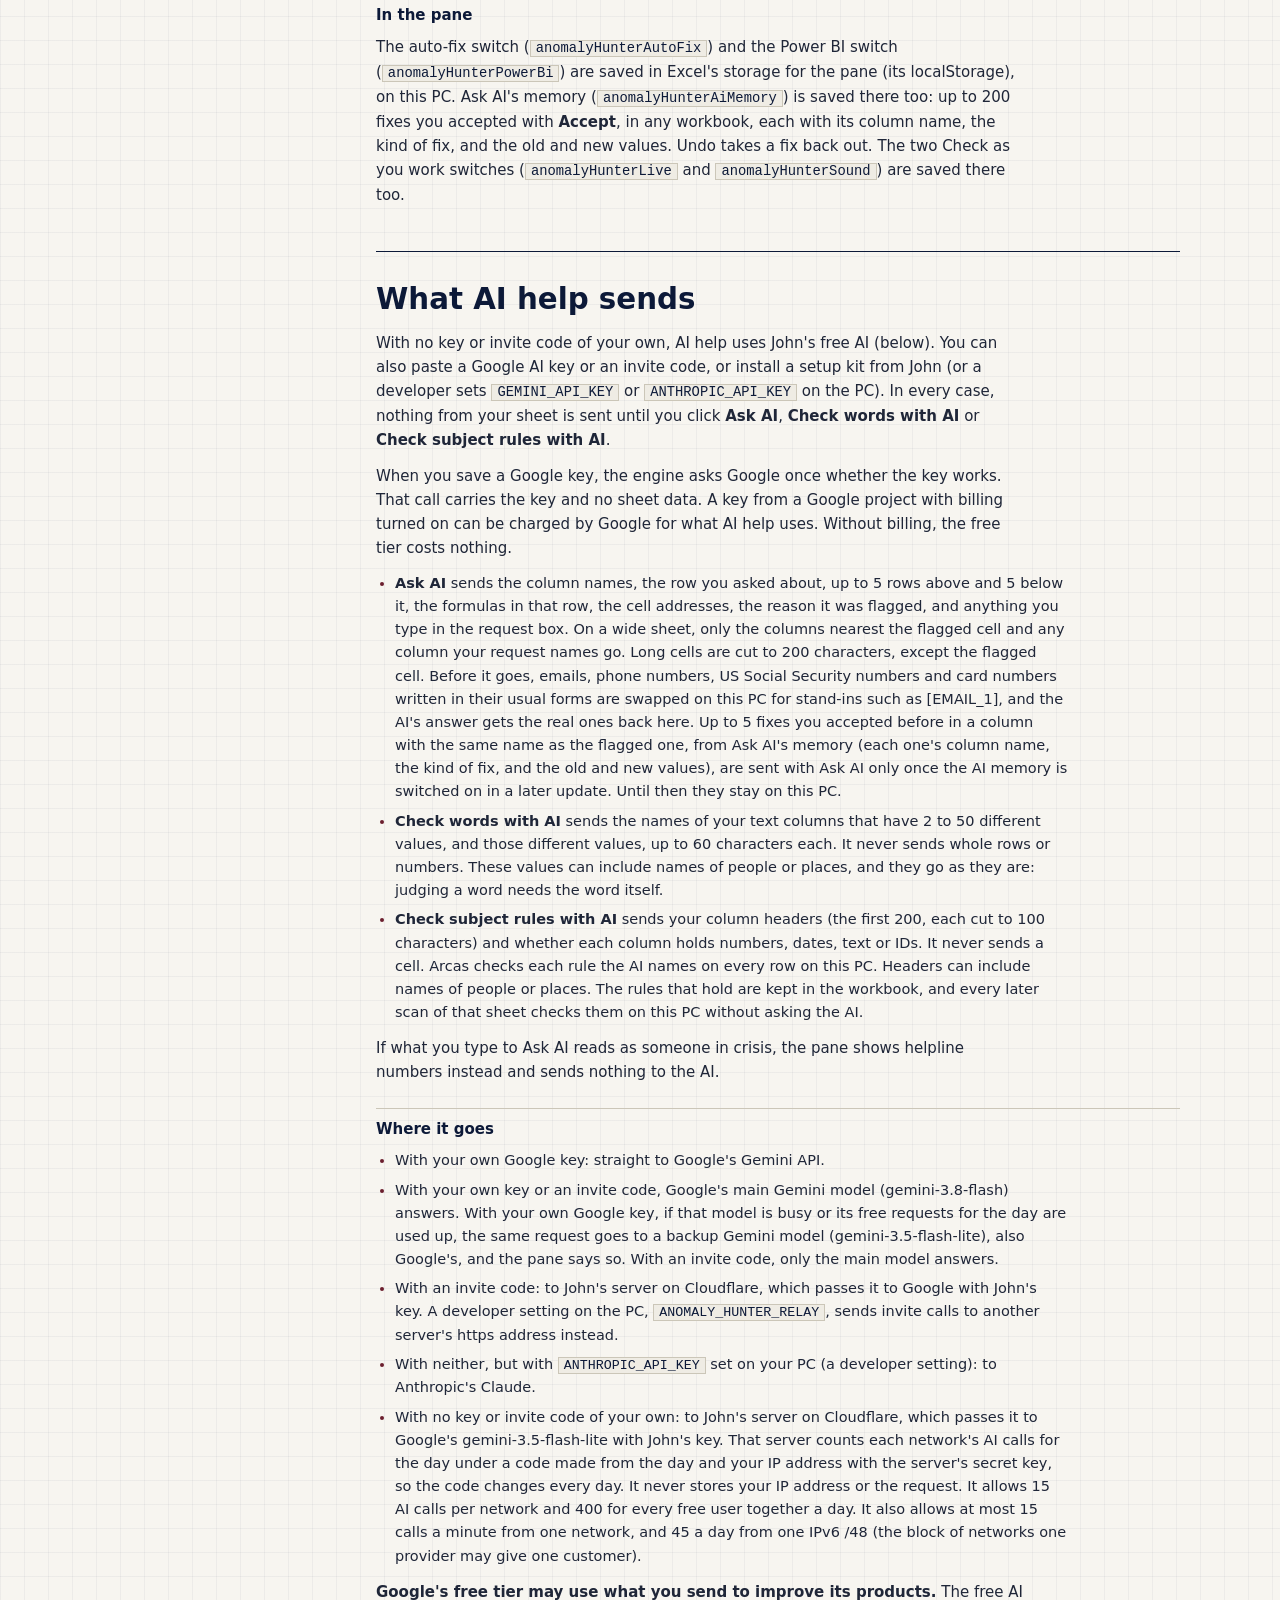
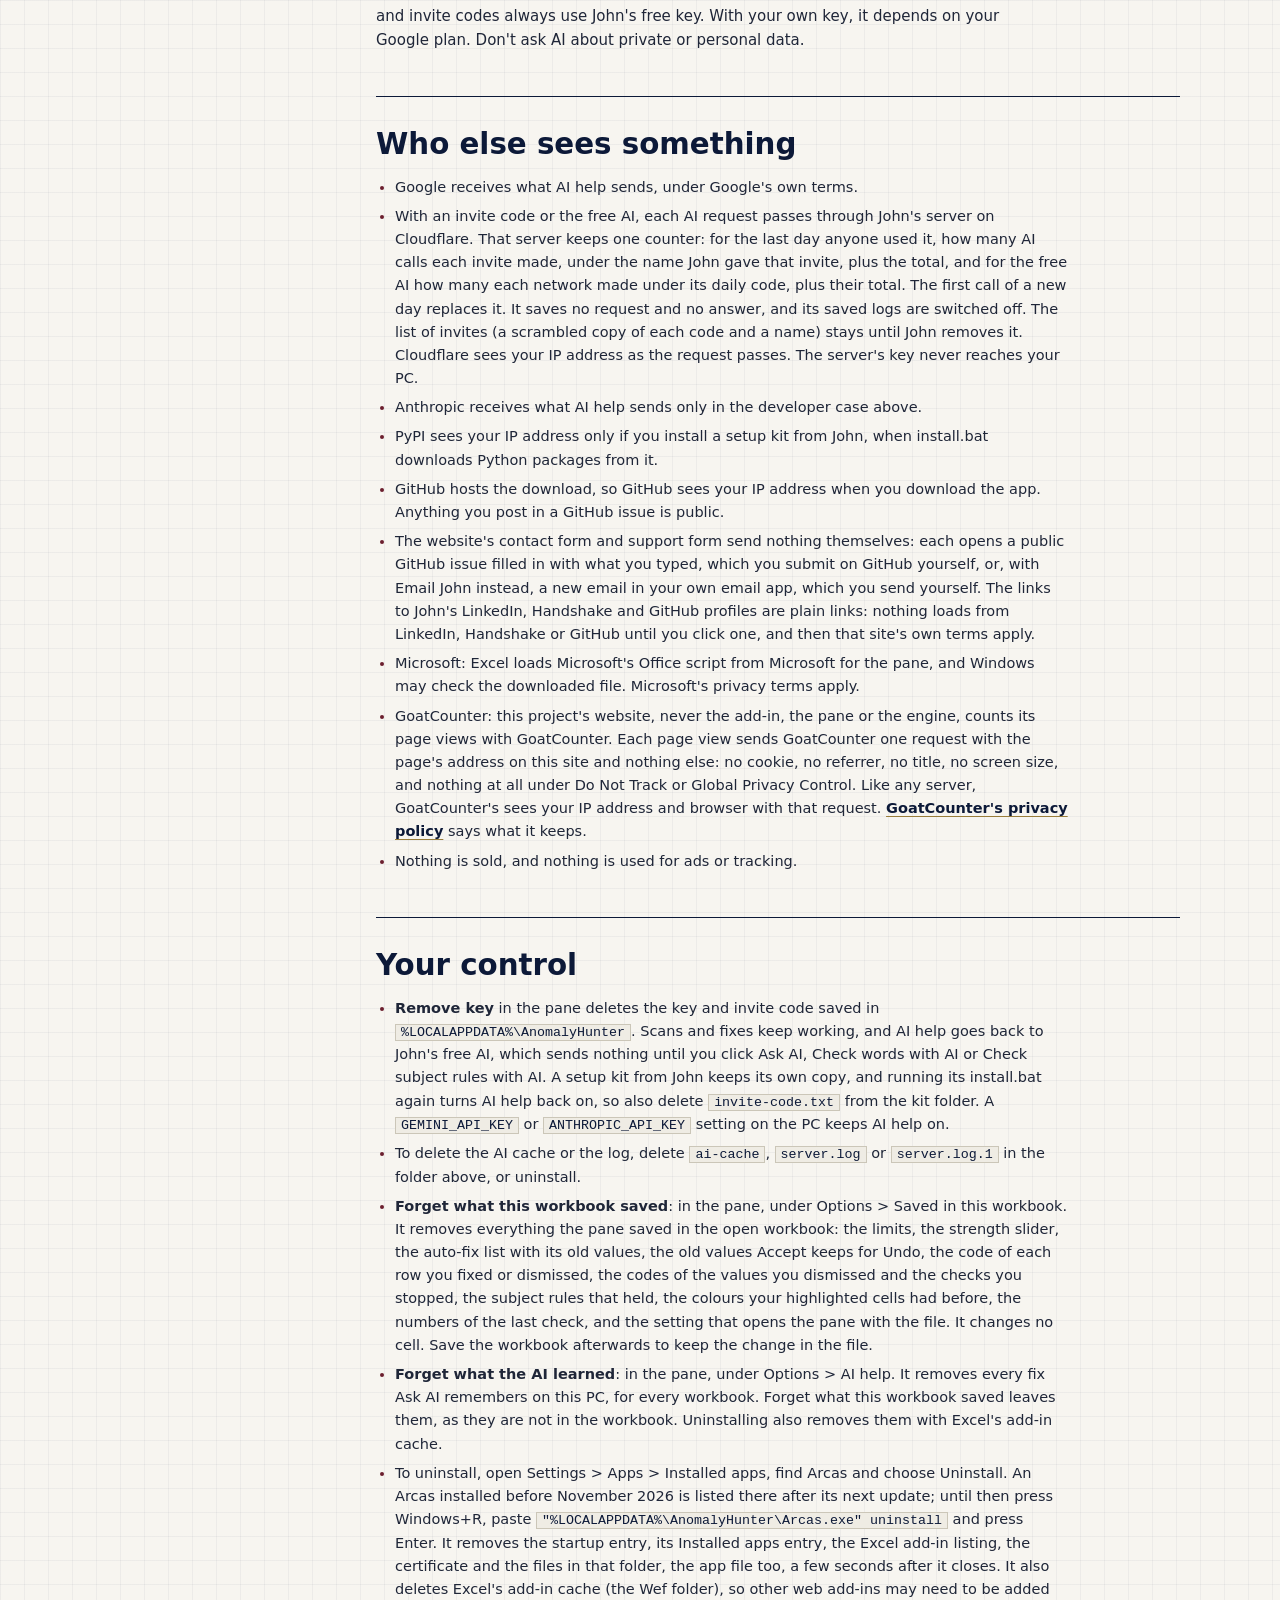
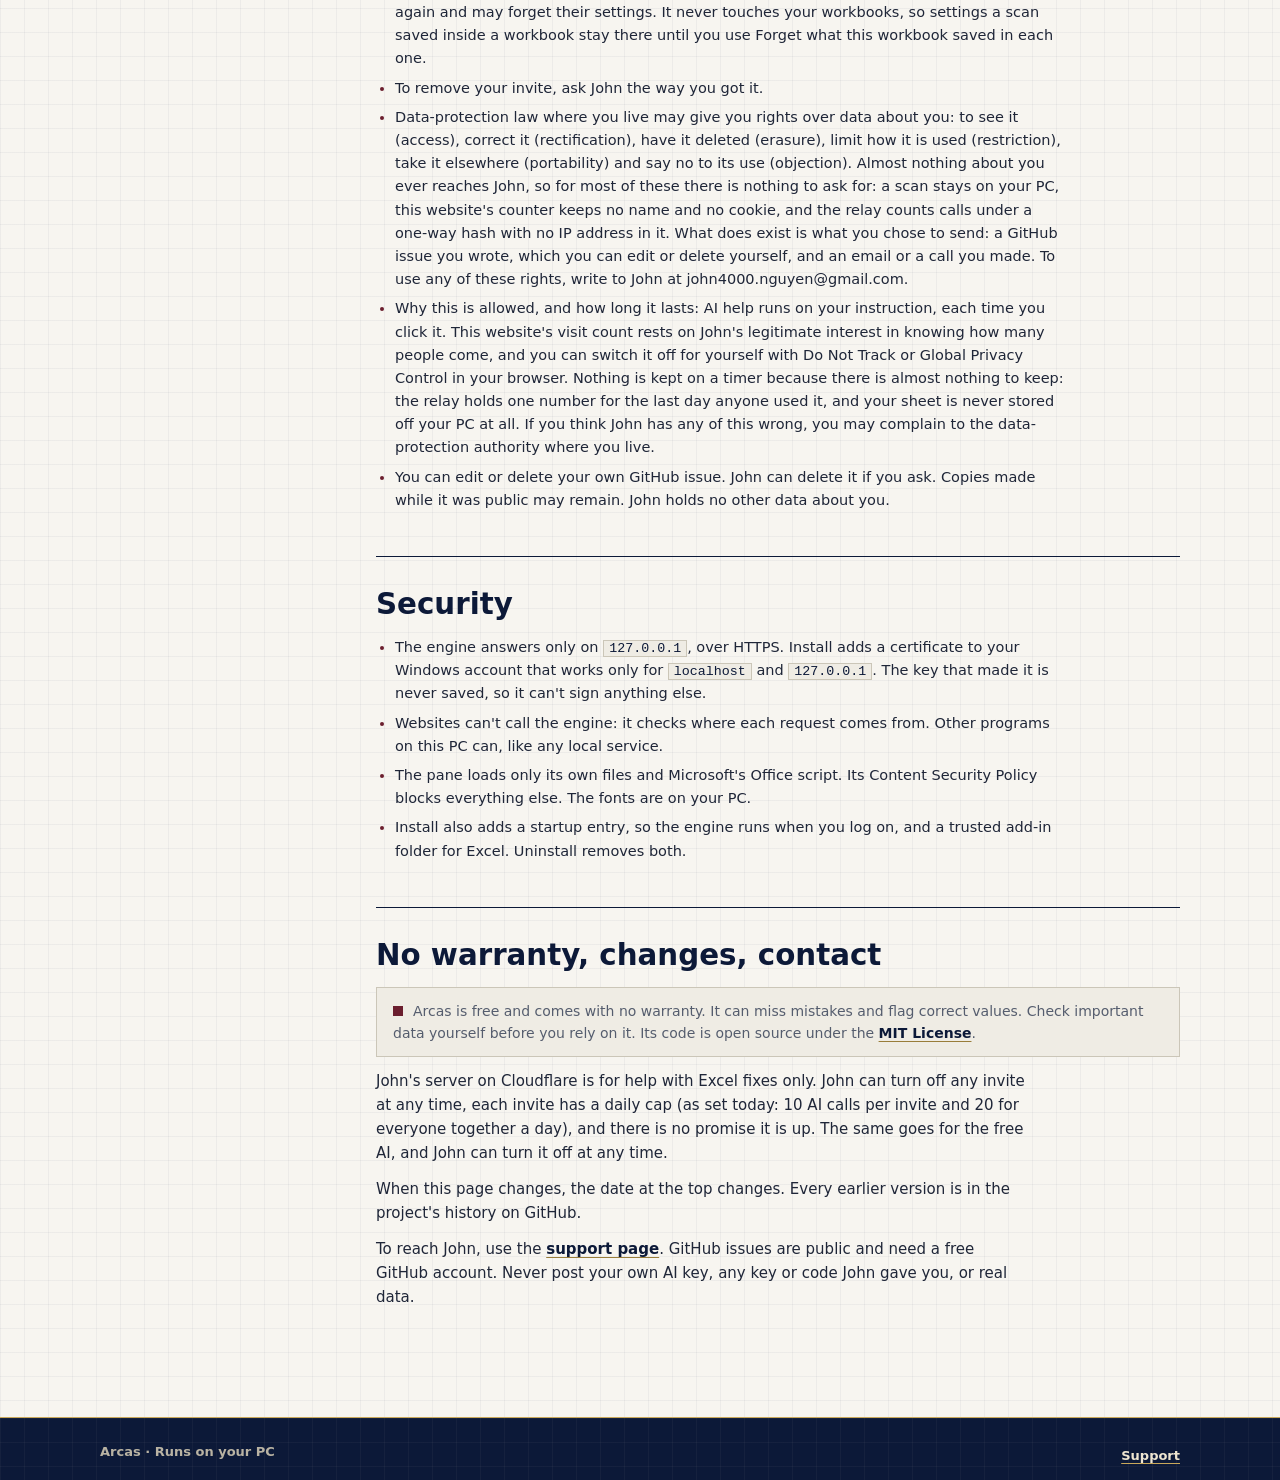
==== commit c95c32d4: "AH-233: the repo is Arcas-Excel-Tool, so every link says so; the README is short and friendly like t" ====
--- a/frontend/privacy.html
+++ b/frontend/privacy.html
@@ -44,7 +44,7 @@
         <h2>Who makes it</h2>
         <p>Arcas is a free Excel add-in made by one person, John, in his spare time. It is not a company, and it is not affiliated with Microsoft, Google, Cloudflare, Anthropic or GitHub. On this page, "we" means John.</p>
         <p>Arcas is made and run by John Nguyen (GitHub: ricepillow3000). To reach him, use the <a href="support.html">support page</a>, which opens a question form on GitHub, email <a href="mailto:john4000.nguyen@gmail.com">john4000.nguyen@gmail.com</a>, or call <a href="tel:+17702659930">(770) 265-9930</a>. An email to John goes to his Gmail, so Google's terms apply to it.</p>
-        <p>The code is public, so you can check every sentence on this page: <a href="https://github.com/ricepillow3000/excel-anomaly-hunter" target="_blank" rel="noopener">github.com/ricepillow3000/excel-anomaly-hunter</a>.</p>
+        <p>The code is public, so you can check every sentence on this page: <a href="https://github.com/ricepillow3000/Arcas-Excel-Tool" target="_blank" rel="noopener">github.com/ricepillow3000/Arcas-Excel-Tool</a>.</p>
       </section>
 
       <section id="collect">
@@ -137,7 +137,7 @@
 
       <section id="changes">
         <h2>No warranty, changes, contact</h2>
-        <div class="callout">Arcas is free and comes with no warranty. It can miss mistakes and flag correct values. Check important data yourself before you rely on it. Its code is open source under the <a href="https://github.com/ricepillow3000/excel-anomaly-hunter/blob/main/LICENSE" target="_blank" rel="noopener">MIT License</a>.</div>
+        <div class="callout">Arcas is free and comes with no warranty. It can miss mistakes and flag correct values. Check important data yourself before you rely on it. Its code is open source under the <a href="https://github.com/ricepillow3000/Arcas-Excel-Tool/blob/main/LICENSE" target="_blank" rel="noopener">MIT License</a>.</div>
         <p>John's server on Cloudflare is for help with Excel fixes only. John can turn off any invite at any time, each invite has a daily cap (as set today: 10 AI calls per invite and 20 for everyone together a day), and there is no promise it is up. The same goes for the free AI, and John can turn it off at any time.</p>
         <p>When this page changes, the date at the top changes. Every earlier version is in the project's history on GitHub.</p>
         <p>To reach John, use the <a href="support.html">support page</a>. GitHub issues are public and need a free GitHub account. Never post your own AI key, any key or code John gave you, or real data.</p>
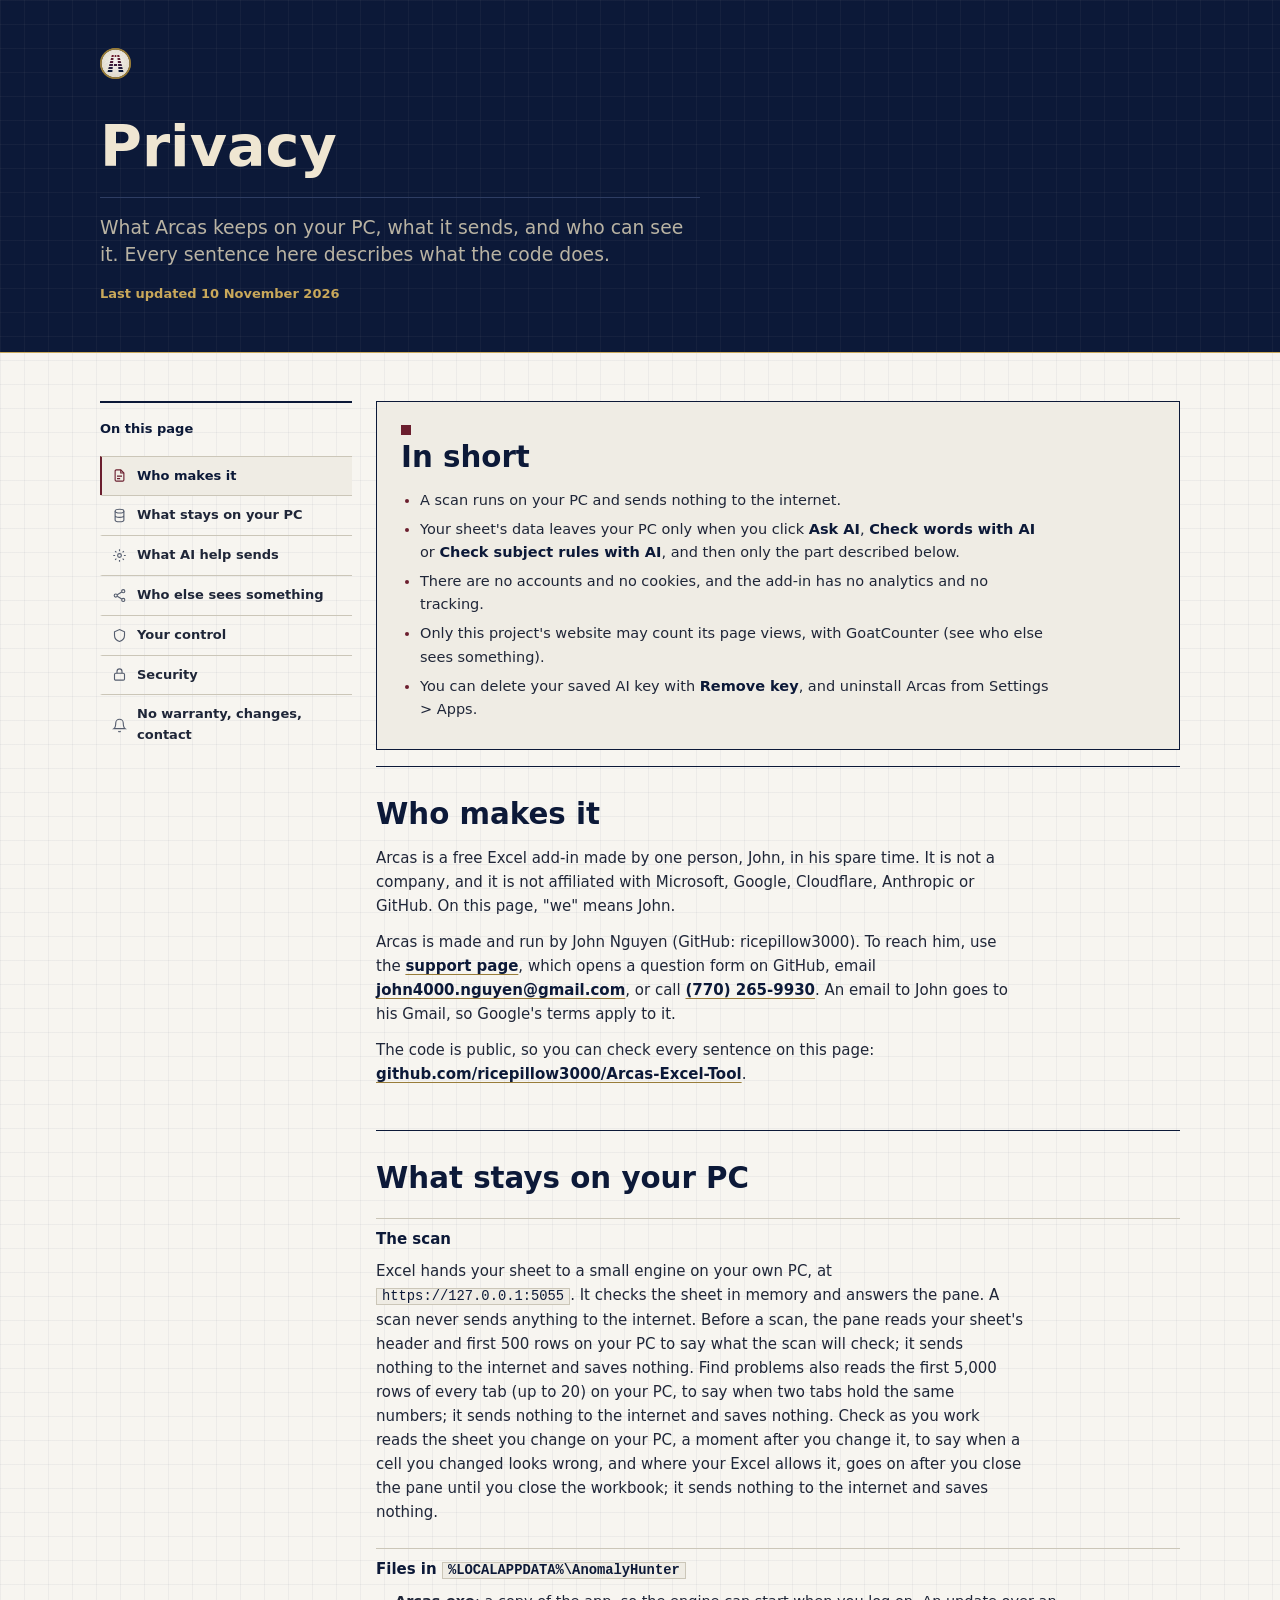
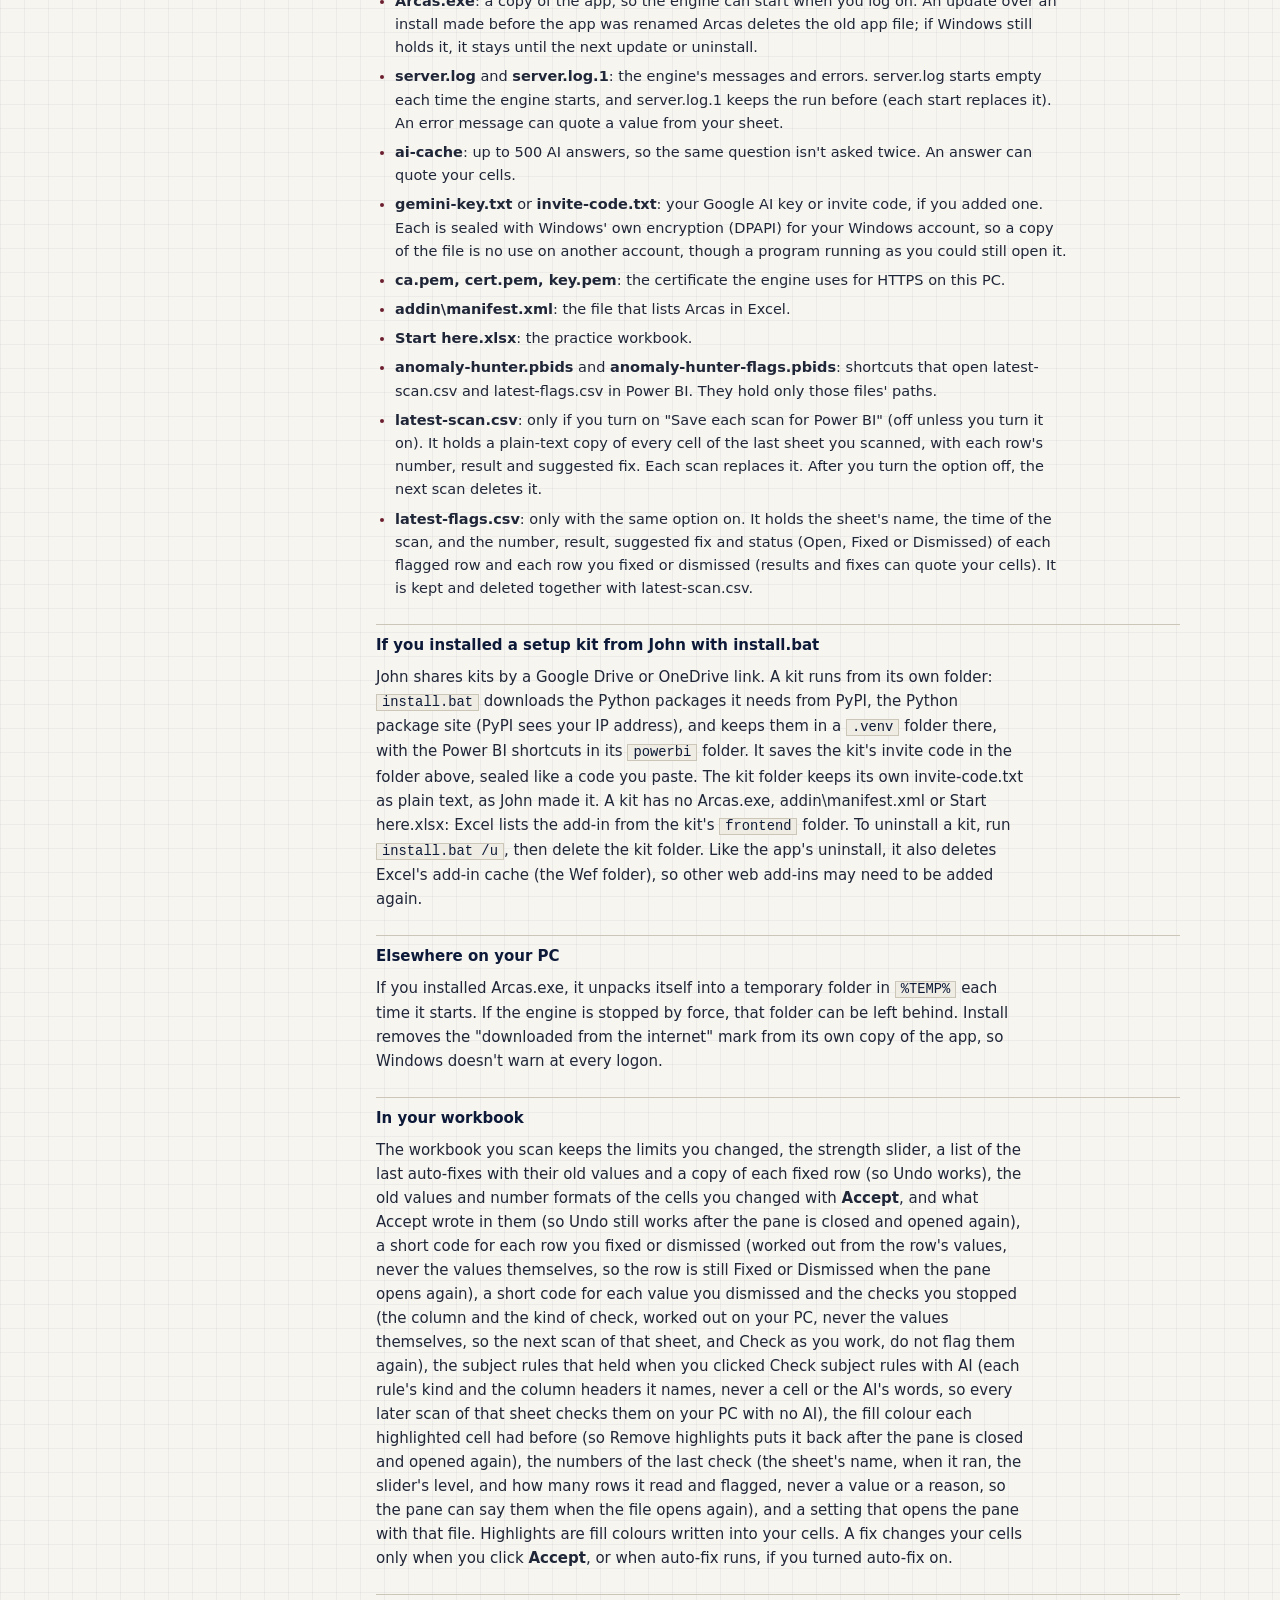
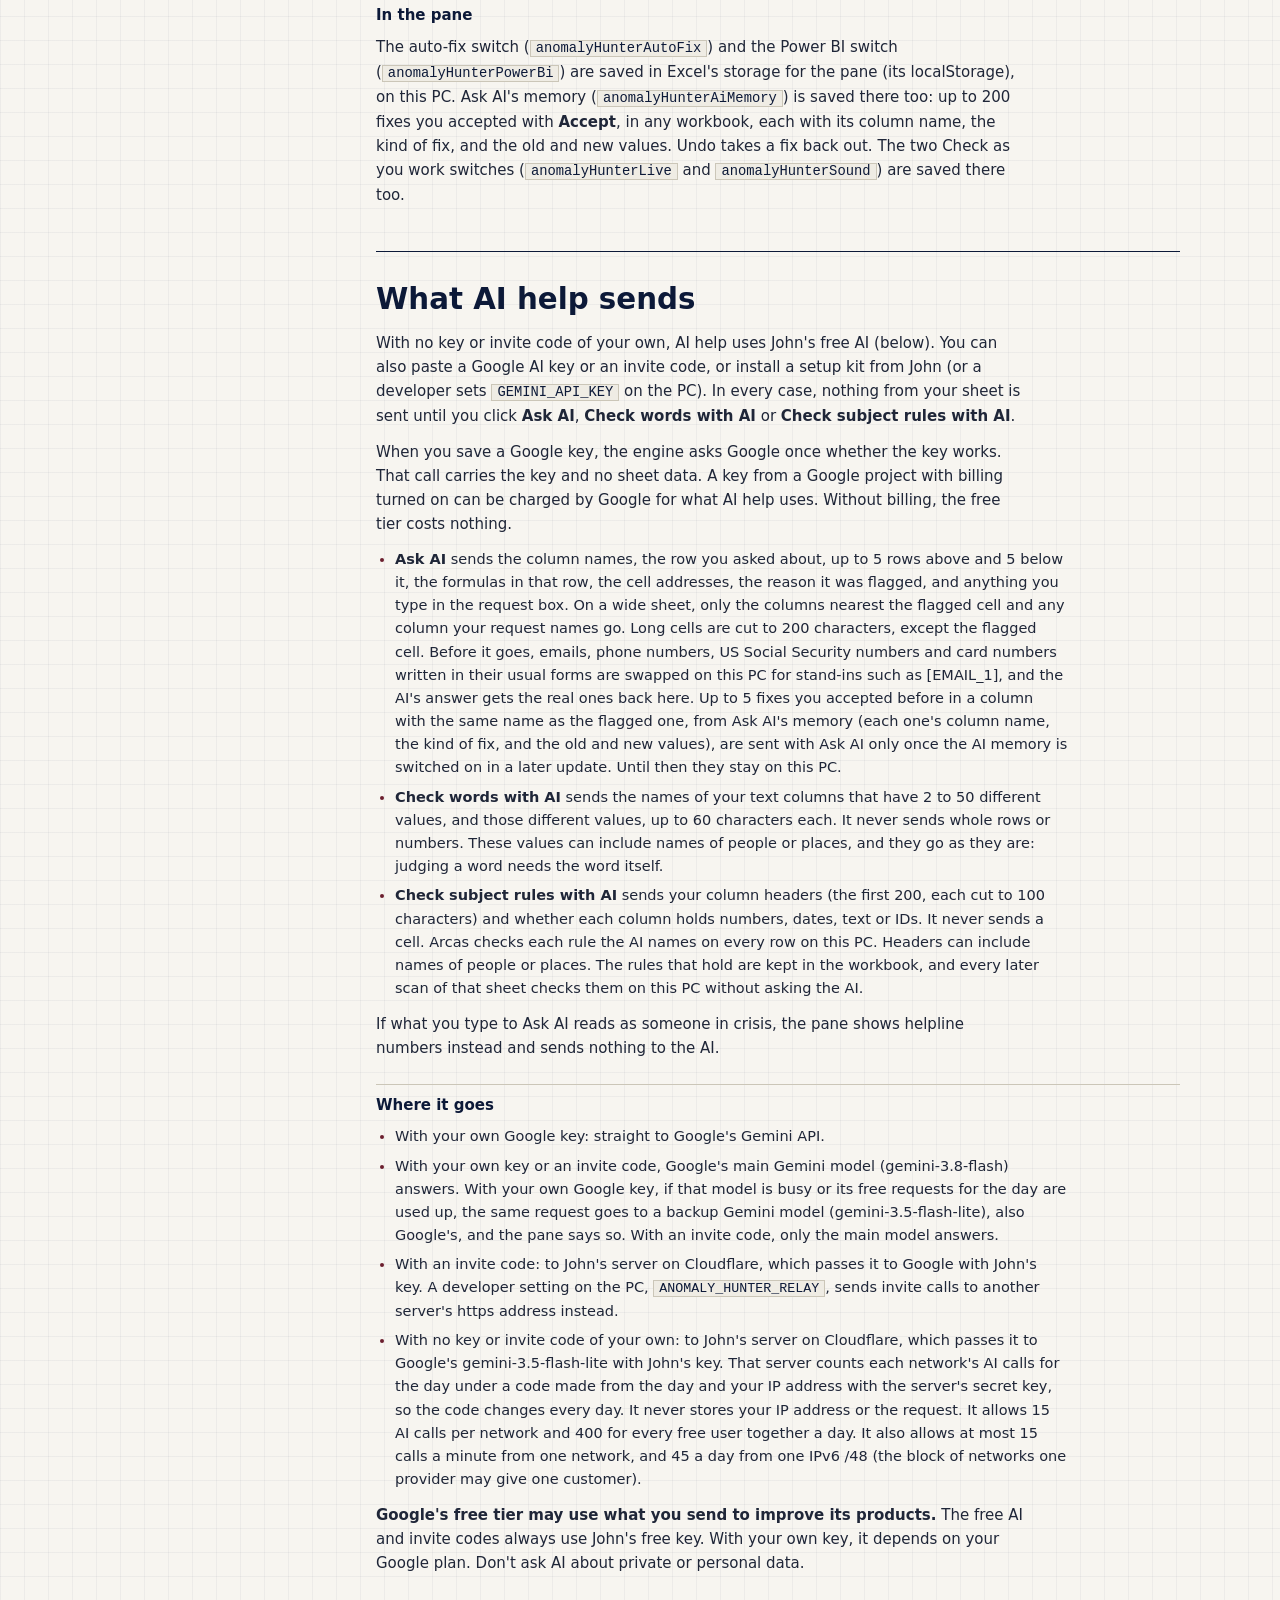
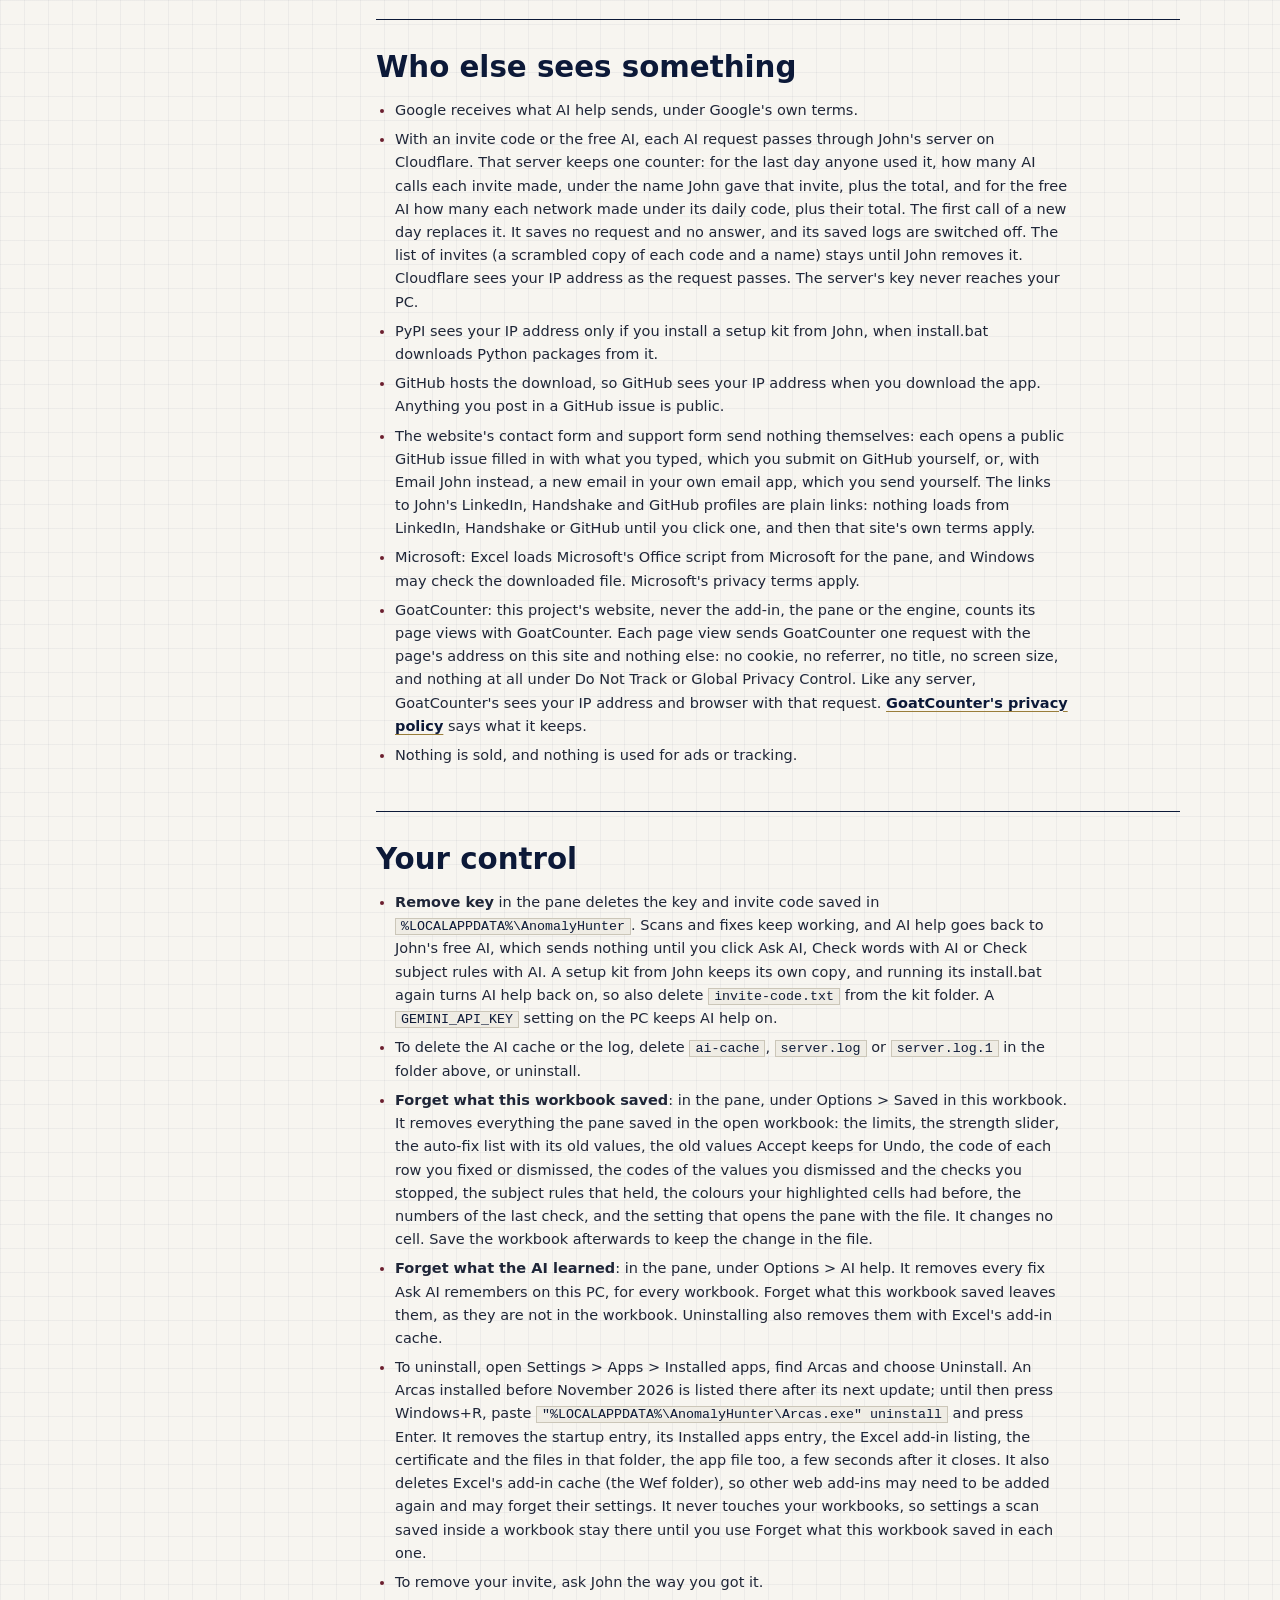
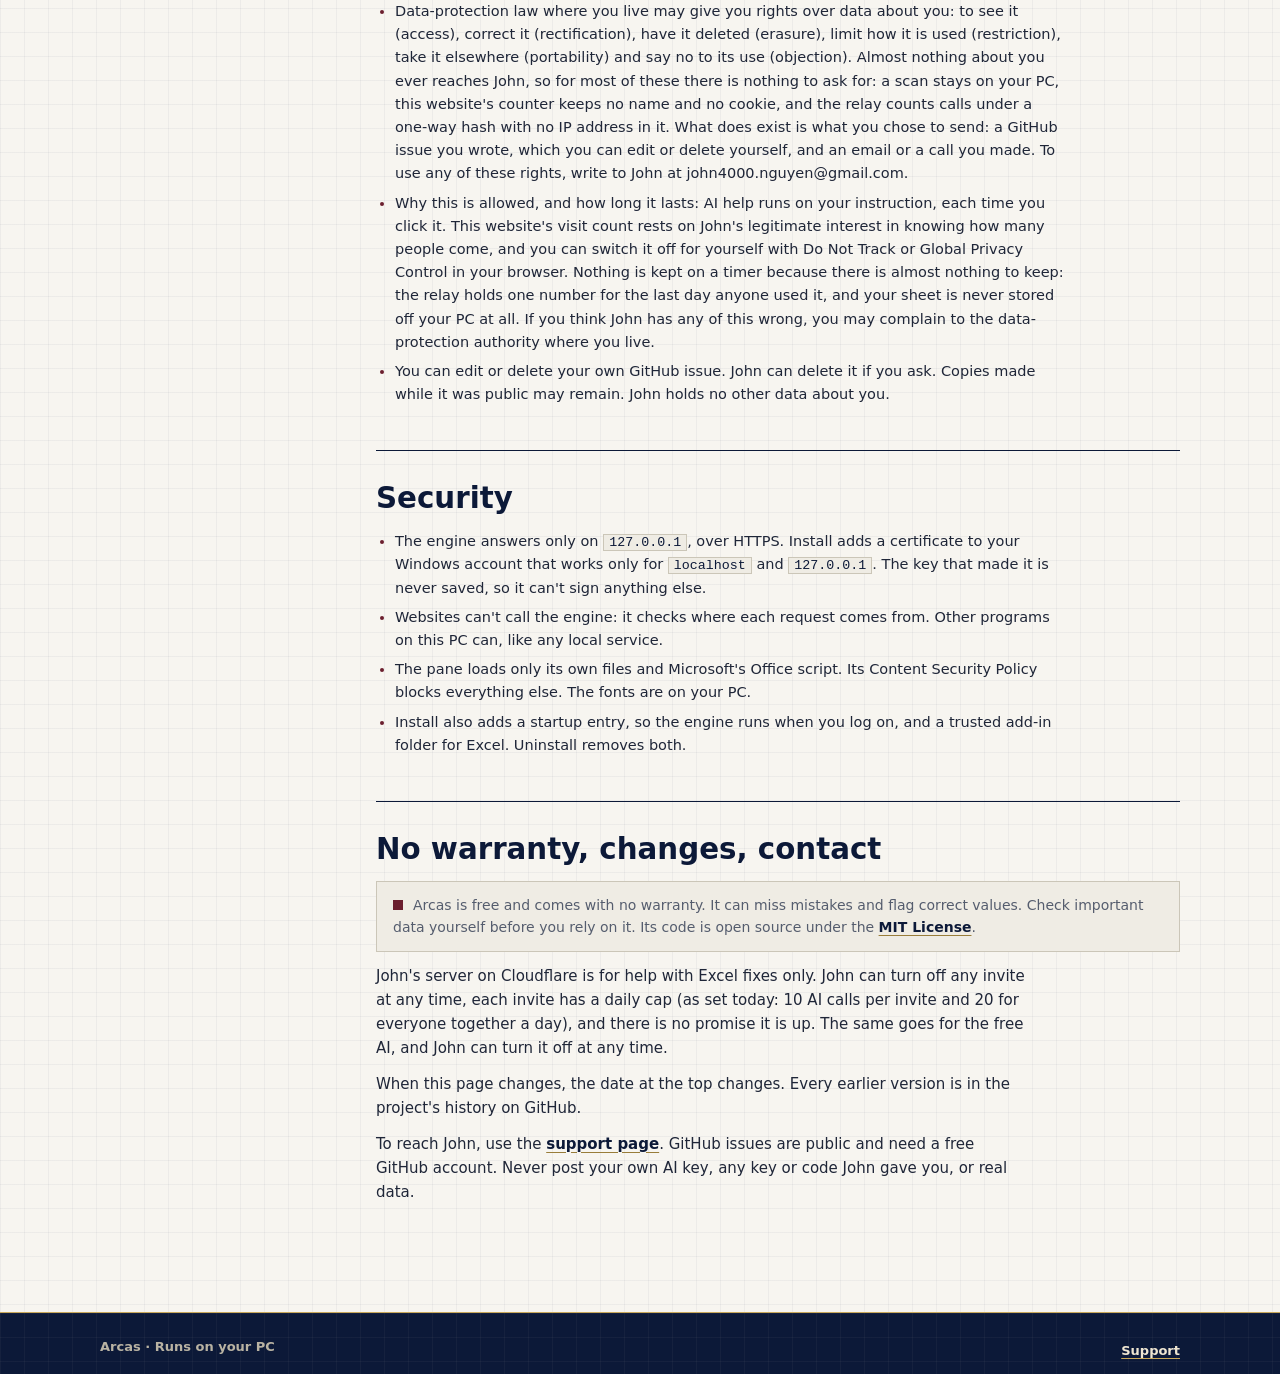
==== commit a68e62e7: "AH-241: I took out the hidden paid Claude option Before, if a computer had a Claude key set (ANTHROP" ====
--- a/frontend/privacy.html
+++ b/frontend/privacy.html
@@ -76,7 +76,7 @@
 
       <section id="use">
         <h2>What AI help sends</h2>
-        <p>With no key or invite code of your own, AI help uses John's free AI (below). You can also paste a Google AI key or an invite code, or install a setup kit from John (or a developer sets <code>GEMINI_API_KEY</code> or <code>ANTHROPIC_API_KEY</code> on the PC). In every case, nothing from your sheet is sent until you click <strong>Ask AI</strong>, <strong>Check words with AI</strong> or <strong>Check subject rules with AI</strong>.</p>
+        <p>With no key or invite code of your own, AI help uses John's free AI (below). You can also paste a Google AI key or an invite code, or install a setup kit from John (or a developer sets <code>GEMINI_API_KEY</code> on the PC). In every case, nothing from your sheet is sent until you click <strong>Ask AI</strong>, <strong>Check words with AI</strong> or <strong>Check subject rules with AI</strong>.</p>
         <p>When you save a Google key, the engine asks Google once whether the key works. That call carries the key and no sheet data. A key from a Google project with billing turned on can be charged by Google for what AI help uses. Without billing, the free tier costs nothing.</p>
         <ul>
           <li><strong>Ask AI</strong> sends the column names, the row you asked about, up to 5 rows above and 5 below it, the formulas in that row, the cell addresses, the reason it was flagged, and anything you type in the request box. On a wide sheet, only the columns nearest the flagged cell and any column your request names go. Long cells are cut to 200 characters, except the flagged cell. Before it goes, emails, phone numbers, US Social Security numbers and card numbers written in their usual forms are swapped on this PC for stand-ins such as [EMAIL_1], and the AI's answer gets the real ones back here. Up to 5 fixes you accepted before in a column with the same name as the flagged one, from Ask AI's memory (each one's column name, the kind of fix, and the old and new values), are sent with Ask AI only once the AI memory is switched on in a later update. Until then they stay on this PC.</li>
@@ -89,7 +89,6 @@
           <li>With your own Google key: straight to Google's Gemini API.</li>
           <li>With your own key or an invite code, Google's main Gemini model (gemini-3.8-flash) answers. With your own Google key, if that model is busy or its free requests for the day are used up, the same request goes to a backup Gemini model (gemini-3.5-flash-lite), also Google's, and the pane says so. With an invite code, only the main model answers.</li>
           <li>With an invite code: to John's server on Cloudflare, which passes it to Google with John's key. A developer setting on the PC, <code>ANOMALY_HUNTER_RELAY</code>, sends invite calls to another server's https address instead.</li>
-          <li>With neither, but with <code>ANTHROPIC_API_KEY</code> set on your PC (a developer setting): to Anthropic's Claude.</li>
           <li>With no key or invite code of your own: to John's server on Cloudflare, which passes it to Google's gemini-3.5-flash-lite with John's key. That server counts each network's AI calls for the day under a code made from the day and your IP address with the server's secret key, so the code changes every day. It never stores your IP address or the request. It allows 15 AI calls per network and 400 for every free user together a day. It also allows at most 15 calls a minute from one network, and 45 a day from one IPv6 /48 (the block of networks one provider may give one customer).</li>
         </ul>
         <p><strong>Google's free tier may use what you send to improve its products.</strong> The free AI and invite codes always use John's free key. With your own key, it depends on your Google plan. Don't ask AI about private or personal data.</p>
@@ -100,7 +99,6 @@
         <ul>
           <li>Google receives what AI help sends, under Google's own terms.</li>
           <li>With an invite code or the free AI, each AI request passes through John's server on Cloudflare. That server keeps one counter: for the last day anyone used it, how many AI calls each invite made, under the name John gave that invite, plus the total, and for the free AI how many each network made under its daily code, plus their total. The first call of a new day replaces it. It saves no request and no answer, and its saved logs are switched off. The list of invites (a scrambled copy of each code and a name) stays until John removes it. Cloudflare sees your IP address as the request passes. The server's key never reaches your PC.</li>
-          <li>Anthropic receives what AI help sends only in the developer case above.</li>
           <li>PyPI sees your IP address only if you install a setup kit from John, when install.bat downloads Python packages from it.</li>
           <li>GitHub hosts the download, so GitHub sees your IP address when you download the app. Anything you post in a GitHub issue is public.</li>
           <li>The website's contact form and support form send nothing themselves: each opens a public GitHub issue filled in with what you typed, which you submit on GitHub yourself, or, with Email John instead, a new email in your own email app, which you send yourself. The links to John's LinkedIn, Handshake and GitHub profiles are plain links: nothing loads from LinkedIn, Handshake or GitHub until you click one, and then that site's own terms apply.</li>
@@ -113,7 +111,7 @@
       <section id="rights">
         <h2>Your control</h2>
         <ul>
-          <li><strong>Remove key</strong> in the pane deletes the key and invite code saved in <code>%LOCALAPPDATA%\AnomalyHunter</code>. Scans and fixes keep working, and AI help goes back to John's free AI, which sends nothing until you click Ask AI, Check words with AI or Check subject rules with AI. A setup kit from John keeps its own copy, and running its install.bat again turns AI help back on, so also delete <code>invite-code.txt</code> from the kit folder. A <code>GEMINI_API_KEY</code> or <code>ANTHROPIC_API_KEY</code> setting on the PC keeps AI help on.</li>
+          <li><strong>Remove key</strong> in the pane deletes the key and invite code saved in <code>%LOCALAPPDATA%\AnomalyHunter</code>. Scans and fixes keep working, and AI help goes back to John's free AI, which sends nothing until you click Ask AI, Check words with AI or Check subject rules with AI. A setup kit from John keeps its own copy, and running its install.bat again turns AI help back on, so also delete <code>invite-code.txt</code> from the kit folder. A <code>GEMINI_API_KEY</code> setting on the PC keeps AI help on.</li>
           <li>To delete the AI cache or the log, delete <code>ai-cache</code>, <code>server.log</code> or <code>server.log.1</code> in the folder above, or uninstall.</li>
           <li><strong>Forget what this workbook saved</strong>: in the pane, under Options &gt; Saved in this workbook. It removes everything the pane saved in the open workbook: the limits, the strength slider, the auto-fix list with its old values, the old values Accept keeps for Undo, the code of each row you fixed or dismissed, the codes of the values you dismissed and the checks you stopped, the subject rules that held, the colours your highlighted cells had before, the numbers of the last check, and the setting that opens the pane with the file. It changes no cell. Save the workbook afterwards to keep the change in the file.</li>
           <li><strong>Forget what the AI learned</strong>: in the pane, under Options &gt; AI help. It removes every fix Ask AI remembers on this PC, for every workbook. Forget what this workbook saved leaves them, as they are not in the workbook. Uninstalling also removes them with Excel's add-in cache.</li>
--- a/frontend/legal.css
+++ b/frontend/legal.css
@@ -7,13 +7,13 @@
 
 :root{
   color-scheme:light;
-  --paper:#F7F5F0; --paper-2:#EFECE4; --field:#FFFEFA; --rule:#CBC6B8;
+  --paper:#F7F5F0; --paper-2:#EFECE4; --rule:#CBC6B8;
   --navy:#0C1938; --ink:#1F2638; --muted:#555D6E;
   --on-navy:#EFE6D2; --on-navy-2:#B9B3A3; --rule-navy:#2E3D63;
   --wine:#6B1E2E; --on-wine:#FFFFFF; --gold:#997D3A; --gold-hi:#C9A85A;
   --sans:"Plus Jakarta Sans",ui-sans-serif,system-ui,"Segoe UI",sans-serif;
   /* a 1.25 type scale from a 15px body; nothing under 12px (AH-116: the table heads were 11) */
-  --fs--1:13px; --fs-0:15px; --fs-1:18.75px; --fs-2:23.4px; --fs-3:29.3px; --fs-4:36.6px; --fs-5:45.8px; --fs-6:57.2px;
+  --fs--1:13px; --fs-0:15px; --fs-1:18.75px; --fs-3:29.3px; --fs-4:36.6px; --fs-6:57.2px;
   --track:.12em;
   --s1:8px; --s2:16px; --s3:24px; --s4:32px; --s5:48px; --s6:64px;
   /* the grid: 12 columns, fixed gutters, a 1080 px measure */
@@ -83,7 +83,7 @@
 .tldr::before,.callout::before{content:"";display:inline-block;width:10px;height:10px;margin-right:10px;background:var(--wine)}
 .tldr strong{color:var(--navy);font-weight:800}
 .doc section{padding:var(--s4) 0;border-top:1px solid var(--navy)}
-.doc h2{font:800 var(--fs-3)/1.05 var(--sans);color:var(--navy);margin-bottom:var(--s2)}
+.doc h2,.card h2{font:800 var(--fs-3)/1.05 var(--sans);color:var(--navy);margin-bottom:var(--s2)}
 .doc h3{font-size:var(--fs-0);font-weight:700;color:var(--navy);margin:var(--s3) 0 var(--s1);padding-top:var(--s1);border-top:1px solid var(--rule)}
 .doc p{font-size:var(--fs-0);margin:0 0 12px;max-width:68ch}
 .doc ul{margin:0 0 12px;padding-left:19px;max-width:68ch} .doc li{font-size:14.5px;margin-bottom:6px;overflow-wrap:anywhere}
@@ -94,7 +94,6 @@
 /* ---------- support: blocks under navy hairlines ---------- */
 .stack{max-width:calc(var(--wrap) + 2 * var(--margin));margin:var(--s5) auto 0;padding:0 var(--margin);position:relative;z-index:2}
 .card{border-top:1px solid var(--navy);border-radius:0;padding:var(--s3) 0 var(--s4);margin-bottom:var(--s3)}
-.card h2{font:800 var(--fs-3)/1.05 var(--sans);color:var(--navy);margin-bottom:var(--s2)}
 .card p{font-size:var(--fs-0);margin:0 0 12px}
 
 details{border-top:1px solid var(--rule)}
